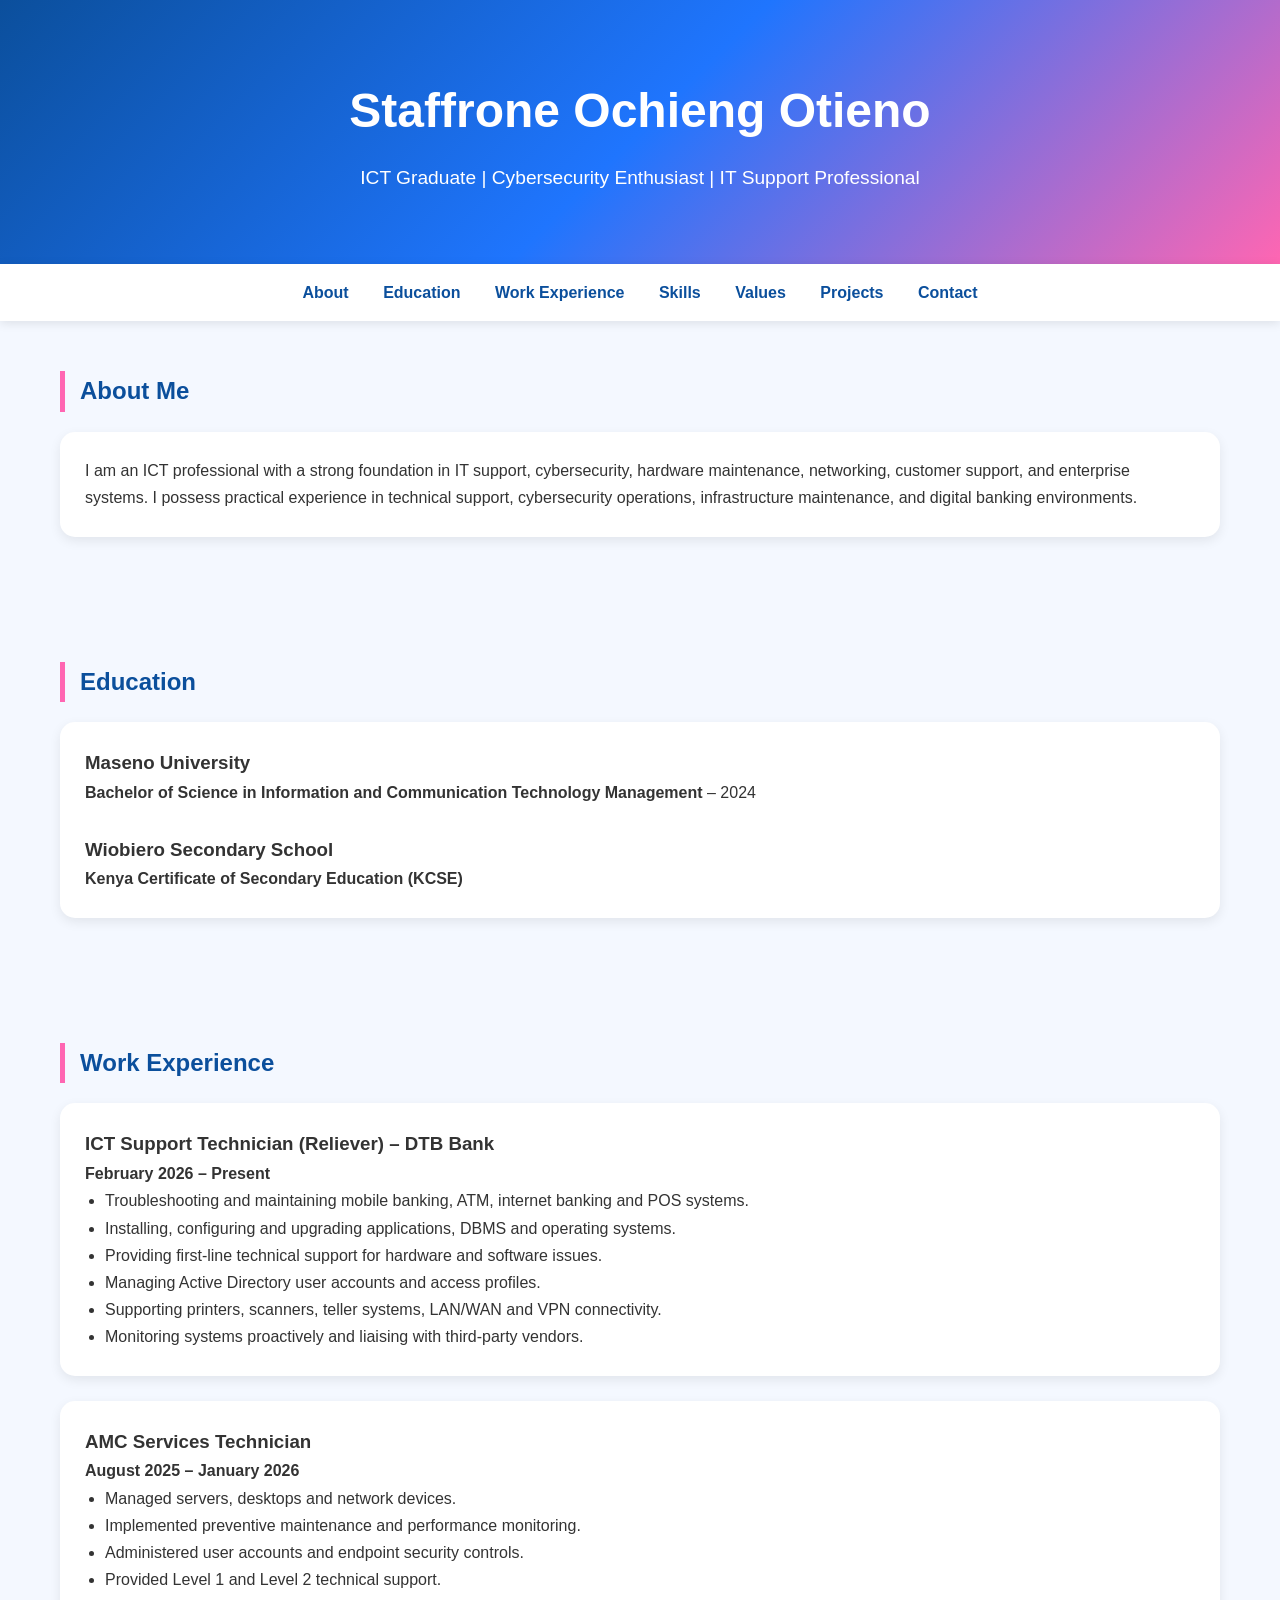
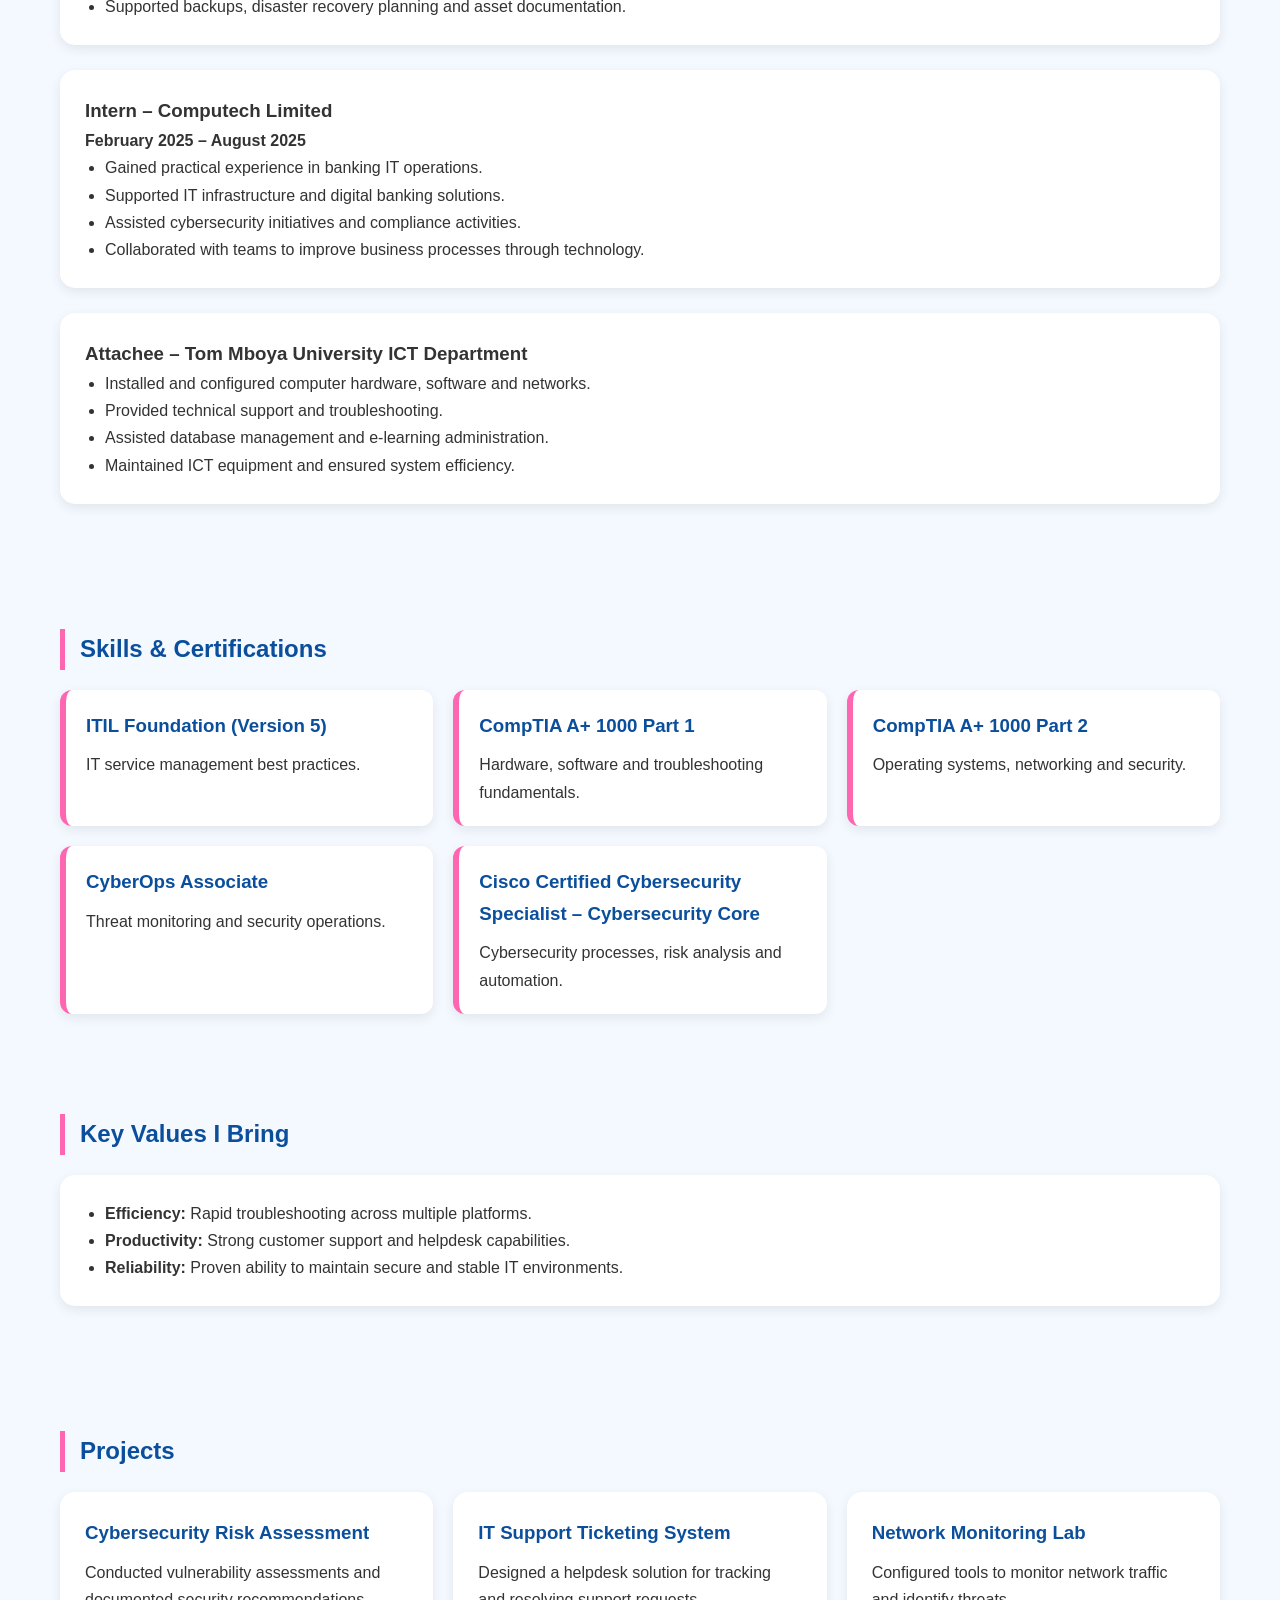
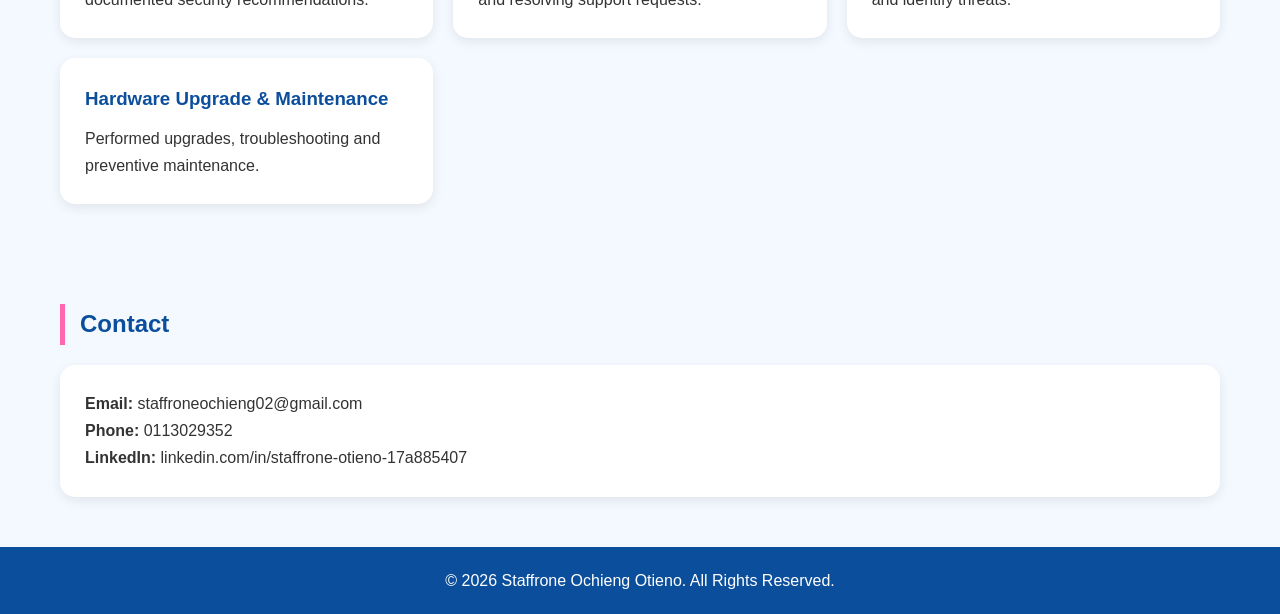
==== index.html @ 1c6bb115 "First portfolio upload" ====
<!DOCTYPE html>
<html lang="en">
<head>
<meta charset="UTF-8">
<meta name="viewport" content="width=device-width, initial-scale=1.0">
<title>Staffrone Ochieng Otieno | ICT & Cybersecurity Portfolio</title>
<style>
*{margin:0;padding:0;box-sizing:border-box;}
body{font-family:'Segoe UI',Tahoma,Geneva,Verdana,sans-serif;background:#f4f8ff;color:#333;line-height:1.7;}
header{background:linear-gradient(135deg,#0b4f9c,#1f75fe,#ff66b2);color:white;text-align:center;padding:70px 20px;}
header h1{font-size:3rem;margin-bottom:10px;}
header p{font-size:1.2rem;}
nav{background:white;text-align:center;padding:15px;box-shadow:0 2px 10px rgba(0,0,0,.1);position:sticky;top:0;z-index:100;}
nav a{text-decoration:none;color:#0b4f9c;margin:0 15px;font-weight:bold;}
nav a:hover{color:#ff66b2;}
section{max-width:1200px;margin:auto;padding:50px 20px;}
h2{color:#0b4f9c;margin-bottom:20px;border-left:5px solid #ff66b2;padding-left:15px;}
.card,.contact,.project-card,.skill-card{background:white;box-shadow:0 4px 12px rgba(0,0,0,.08);}
.card{padding:25px;border-radius:15px;margin-bottom:25px;}
.skills-grid,.projects{display:grid;grid-template-columns:repeat(auto-fit,minmax(300px,1fr));gap:20px;}
.skill-card{border-left:6px solid #ff66b2;padding:20px;border-radius:12px;}
.project-card{padding:25px;border-radius:15px;}
.skill-card h3,.project-card h3{color:#0b4f9c;margin-bottom:10px;}
.contact{padding:25px;border-radius:15px;}
.contact a{color:#0b4f9c;text-decoration:none;}
ul{padding-left:20px;}
footer{background:#0b4f9c;color:white;text-align:center;padding:20px;}
@media(max-width:768px){header h1{font-size:2rem;}nav a{display:block;margin:10px 0;}}
</style>
</head>
<body>

<header>
<h1>Staffrone Ochieng Otieno</h1>
<p>ICT Graduate | Cybersecurity Enthusiast | IT Support Professional</p>
</header>

<nav>
<a href="#about">About</a>
<a href="#education">Education</a>
<a href="#experience">Work Experience</a>
<a href="#skills">Skills</a>
<a href="#values">Values</a>
<a href="#projects">Projects</a>
<a href="#contact">Contact</a>
</nav>

<section id="about">
<h2>About Me</h2>
<div class="card">
<p>I am an ICT professional with a strong foundation in IT support, cybersecurity, hardware maintenance, networking, customer support, and enterprise systems. I possess practical experience in technical support, cybersecurity operations, infrastructure maintenance, and digital banking environments.</p>
</div>
</section>

<section id="education">
<h2>Education</h2>
<div class="card">
<h3>Maseno University</h3>
<p><strong>Bachelor of Science in Information and Communication Technology Management</strong> – 2024</p>
<br>
<h3>Wiobiero Secondary School</h3>
<p><strong>Kenya Certificate of Secondary Education (KCSE)</strong></p>
</div>
</section>

<section id="experience">
<h2>Work Experience</h2>

<div class="card">
<h3>ICT Support Technician (Reliever) – DTB Bank</h3>
<p><strong>February 2026 – Present</strong></p>
<ul>
<li>Troubleshooting and maintaining mobile banking, ATM, internet banking and POS systems.</li>
<li>Installing, configuring and upgrading applications, DBMS and operating systems.</li>
<li>Providing first-line technical support for hardware and software issues.</li>
<li>Managing Active Directory user accounts and access profiles.</li>
<li>Supporting printers, scanners, teller systems, LAN/WAN and VPN connectivity.</li>
<li>Monitoring systems proactively and liaising with third-party vendors.</li>
</ul>
</div>

<div class="card">
<h3>AMC Services Technician</h3>
<p><strong>August 2025 – January 2026</strong></p>
<ul>
<li>Managed servers, desktops and network devices.</li>
<li>Implemented preventive maintenance and performance monitoring.</li>
<li>Administered user accounts and endpoint security controls.</li>
<li>Provided Level 1 and Level 2 technical support.</li>
<li>Supported backups, disaster recovery planning and asset documentation.</li>
</ul>
</div>

<div class="card">
<h3>Intern – Computech Limited</h3>
<p><strong>February 2025 – August 2025</strong></p>
<ul>
<li>Gained practical experience in banking IT operations.</li>
<li>Supported IT infrastructure and digital banking solutions.</li>
<li>Assisted cybersecurity initiatives and compliance activities.</li>
<li>Collaborated with teams to improve business processes through technology.</li>
</ul>
</div>

<div class="card">
<h3>Attachee – Tom Mboya University ICT Department</h3>
<ul>
<li>Installed and configured computer hardware, software and networks.</li>
<li>Provided technical support and troubleshooting.</li>
<li>Assisted database management and e-learning administration.</li>
<li>Maintained ICT equipment and ensured system efficiency.</li>
</ul>
</div>
</section>

<section id="skills"><h2>Skills & Certifications</h2><div class="skills-grid">
<div class="skill-card"><h3>ITIL Foundation (Version 5)</h3><p>IT service management best practices.</p></div>
<div class="skill-card"><h3>CompTIA A+ 1000 Part 1</h3><p>Hardware, software and troubleshooting fundamentals.</p></div>
<div class="skill-card"><h3>CompTIA A+ 1000 Part 2</h3><p>Operating systems, networking and security.</p></div>
<div class="skill-card"><h3>CyberOps Associate</h3><p>Threat monitoring and security operations.</p></div>
<div class="skill-card"><h3>Cisco Certified Cybersecurity Specialist – Cybersecurity Core</h3><p>Cybersecurity processes, risk analysis and automation.</p></div>
</div></section>

<section id="values">
<h2>Key Values I Bring</h2>
<div class="card">
<ul>
<li><strong>Efficiency:</strong> Rapid troubleshooting across multiple platforms.</li>
<li><strong>Productivity:</strong> Strong customer support and helpdesk capabilities.</li>
<li><strong>Reliability:</strong> Proven ability to maintain secure and stable IT environments.</li>
</ul>
</div>
</section>

<section id="projects">
<h2>Projects</h2>
<div class="projects">
<div class="project-card"><h3>Cybersecurity Risk Assessment</h3><p>Conducted vulnerability assessments and documented security recommendations.</p></div>
<div class="project-card"><h3>IT Support Ticketing System</h3><p>Designed a helpdesk solution for tracking and resolving support requests.</p></div>
<div class="project-card"><h3>Network Monitoring Lab</h3><p>Configured tools to monitor network traffic and identify threats.</p></div>
<div class="project-card"><h3>Hardware Upgrade & Maintenance</h3><p>Performed upgrades, troubleshooting and preventive maintenance.</p></div>
</div>
</section>

<section id="contact">
<h2>Contact</h2>
<div class="contact">
<p><strong>Email:</strong> staffroneochieng02@gmail.com</p>
<p><strong>Phone:</strong> 0113029352</p>
<p><strong>LinkedIn:</strong> linkedin.com/in/staffrone-otieno-17a885407</p>
</div>
</section>

<footer>
<p>&copy; 2026 Staffrone Ochieng Otieno. All Rights Reserved.</p>
</footer>

</body>
</html>
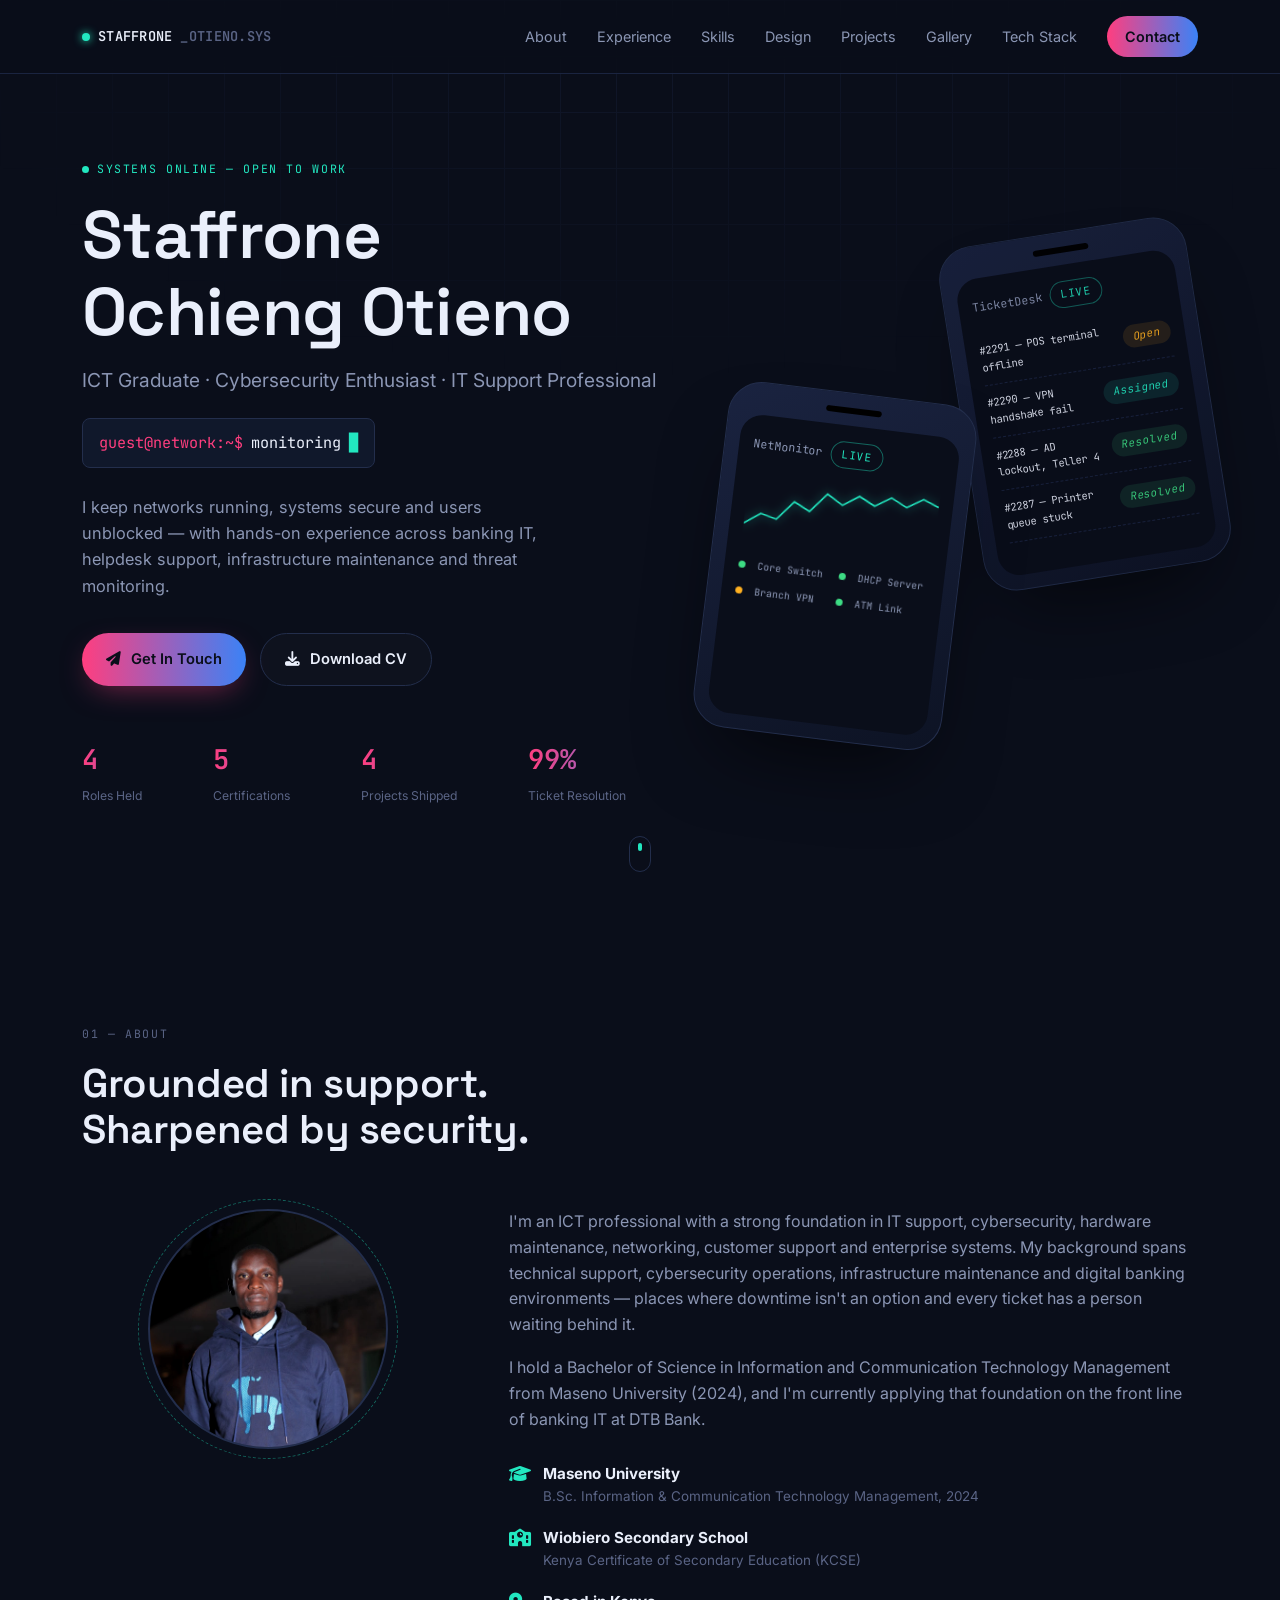
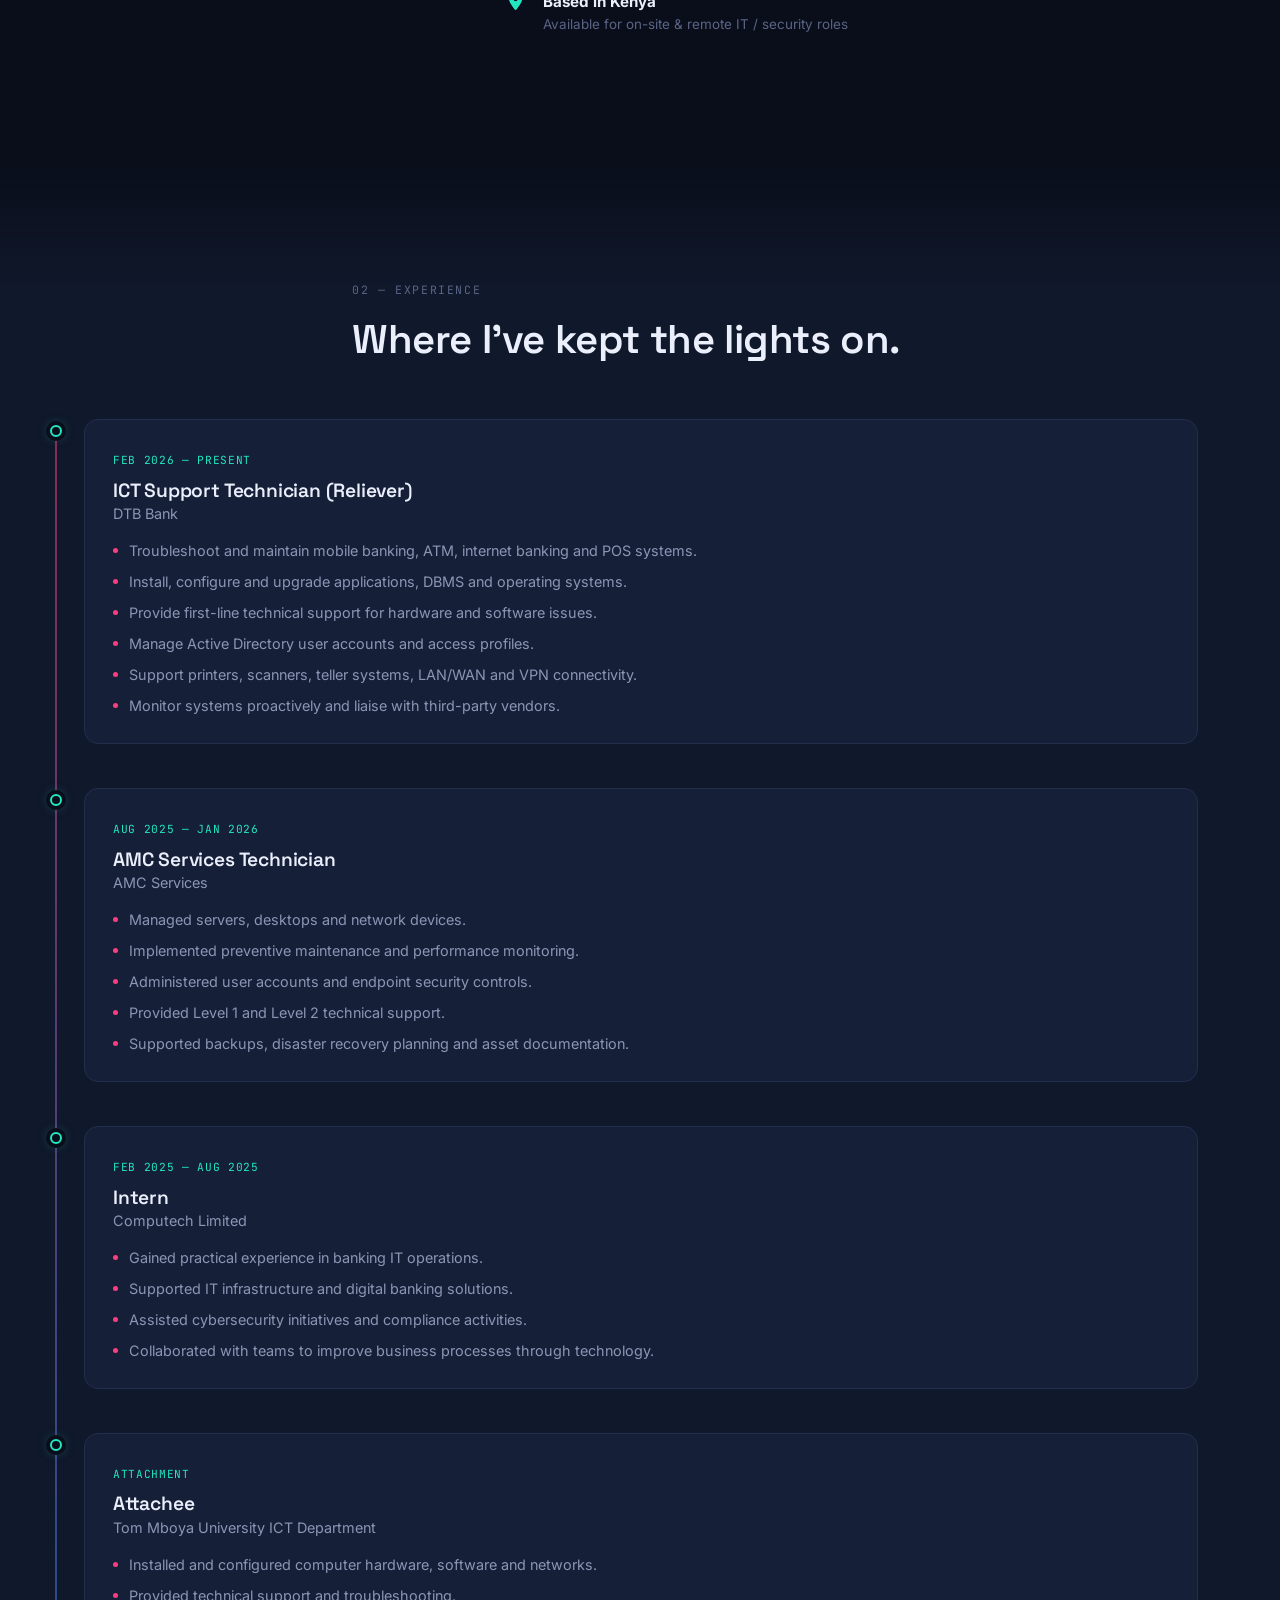
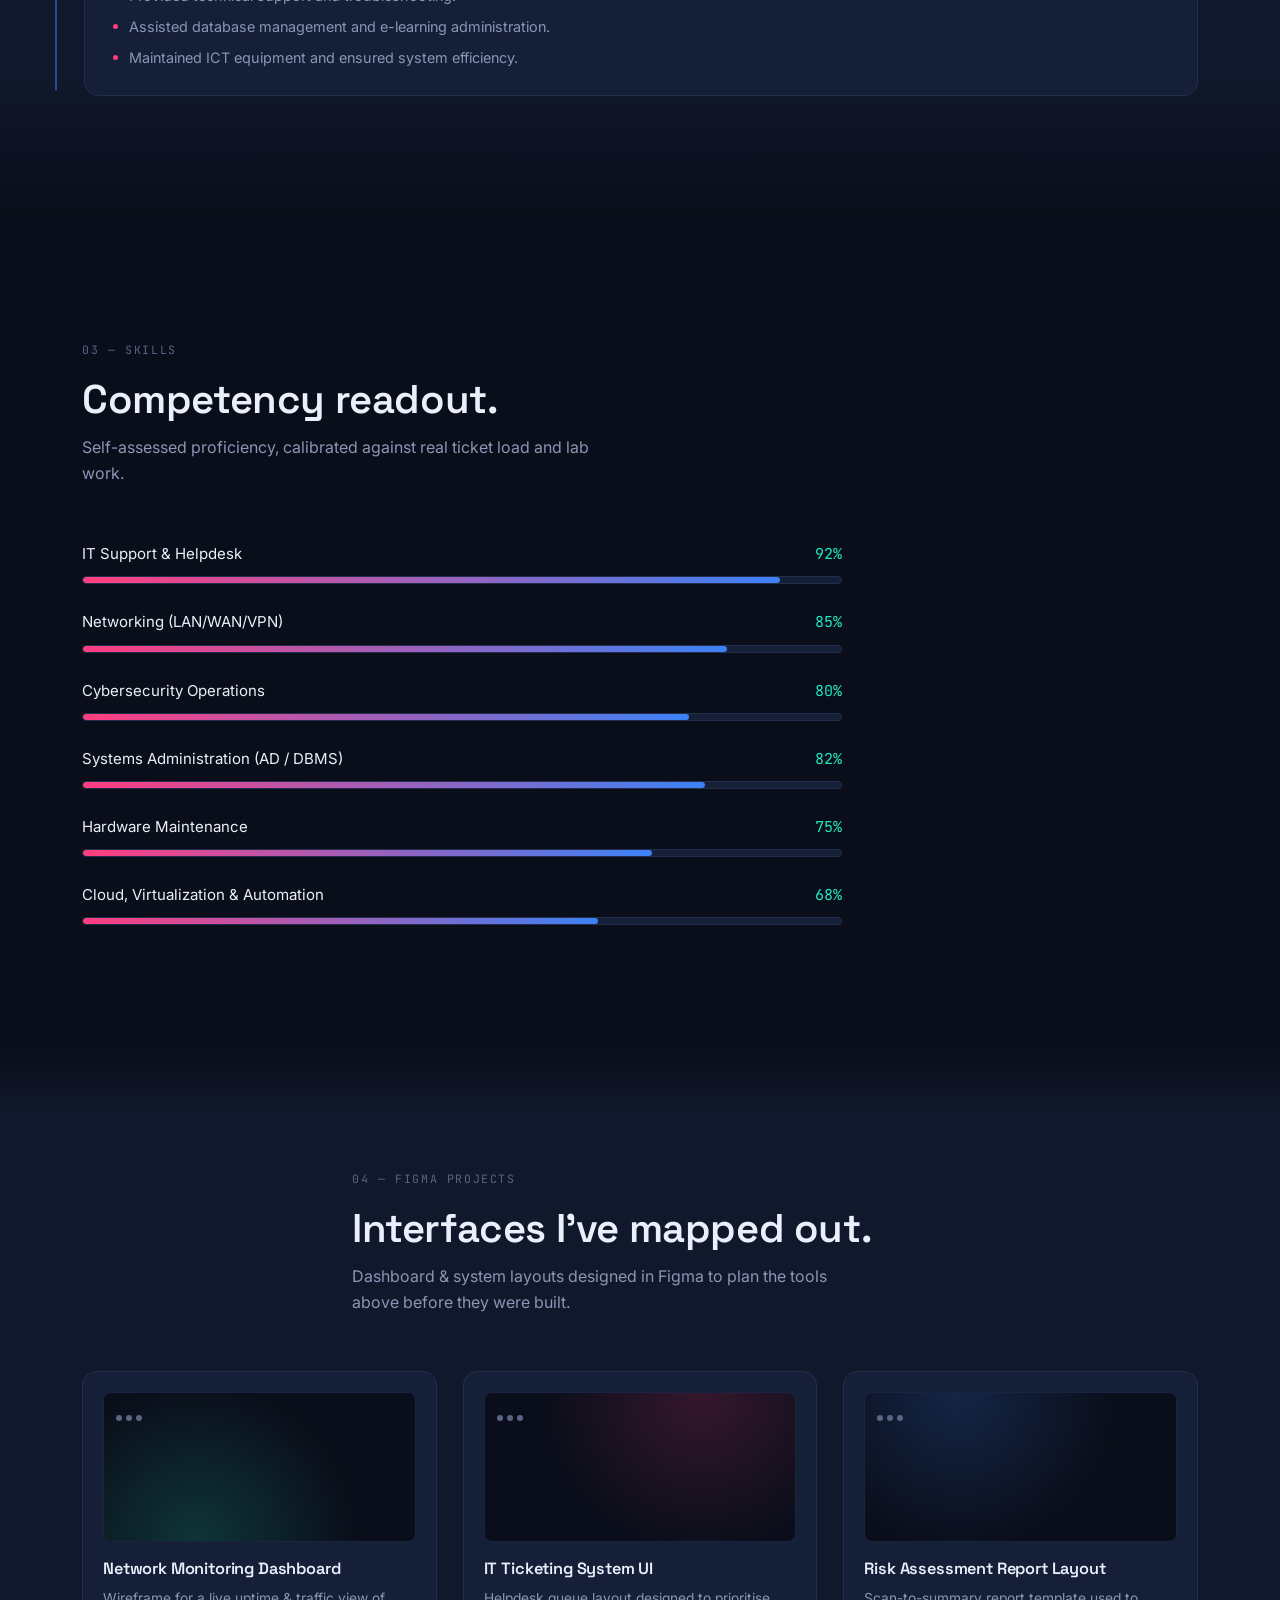
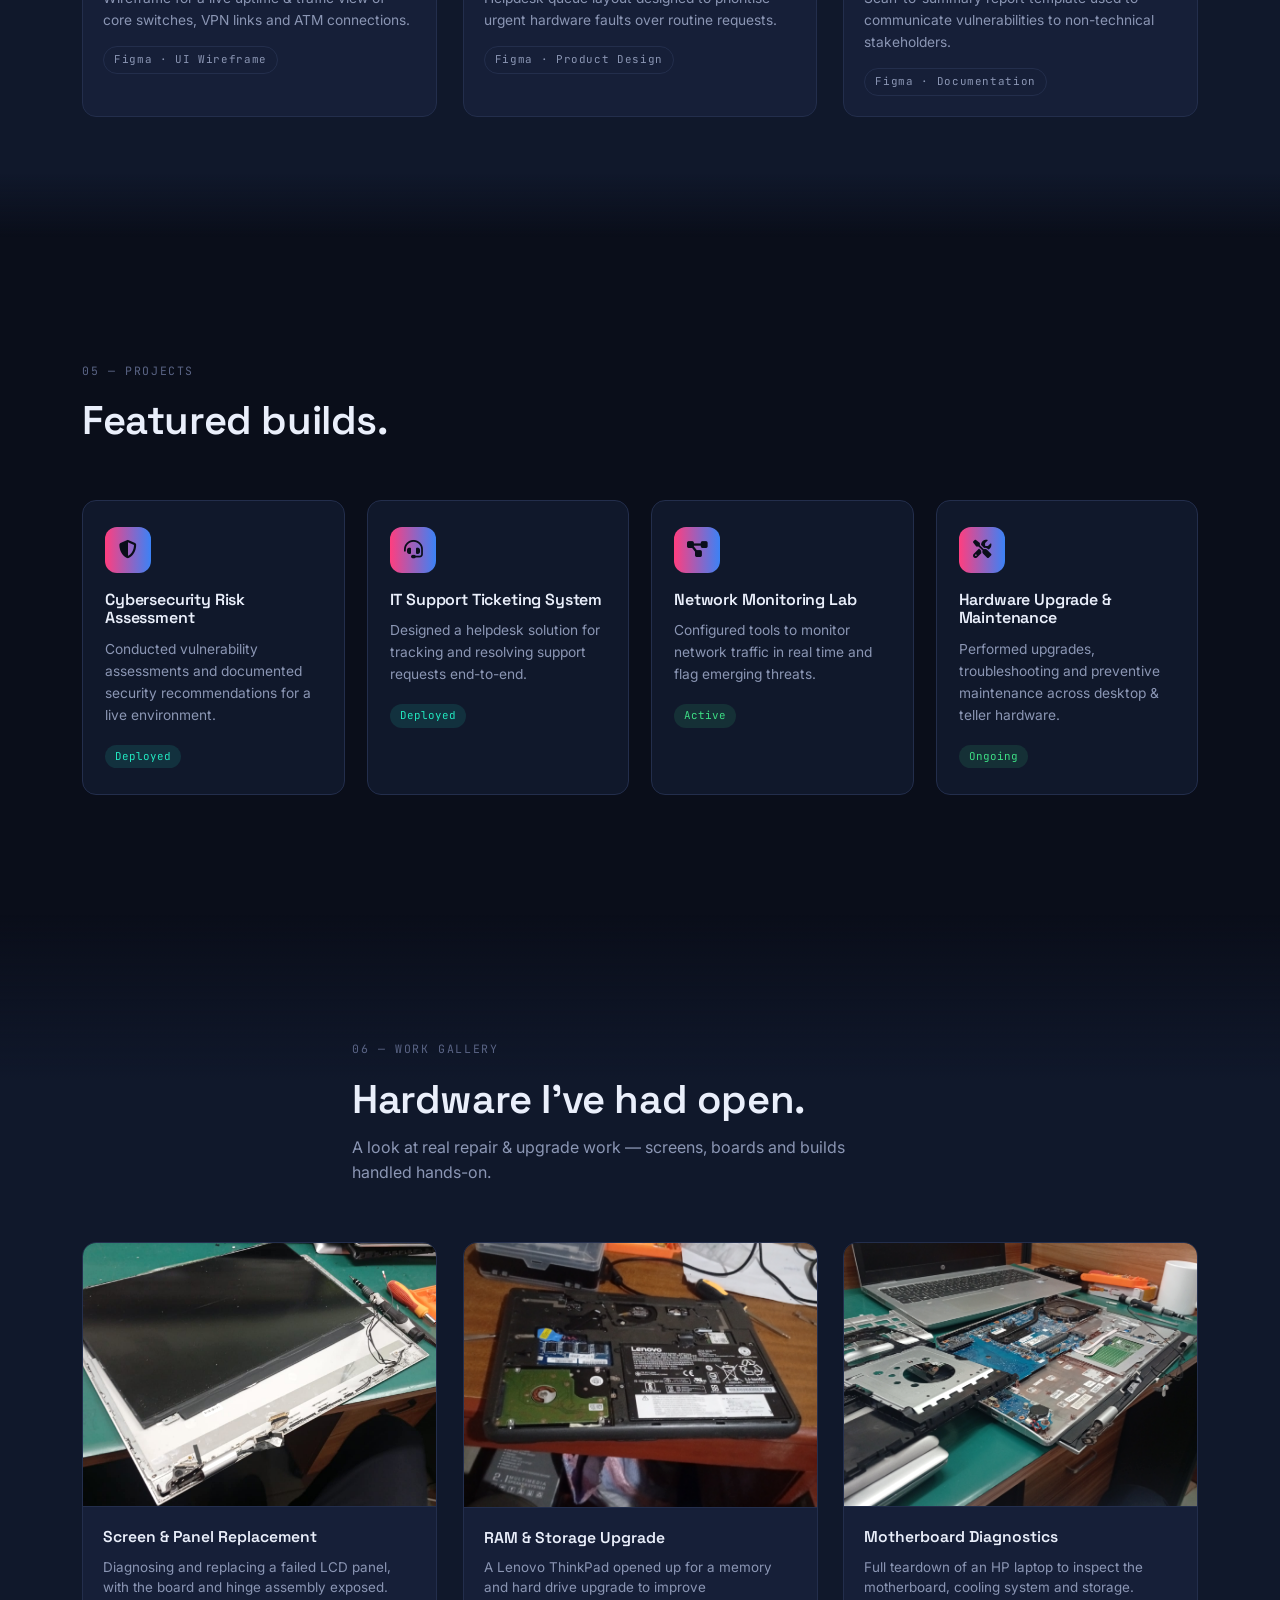
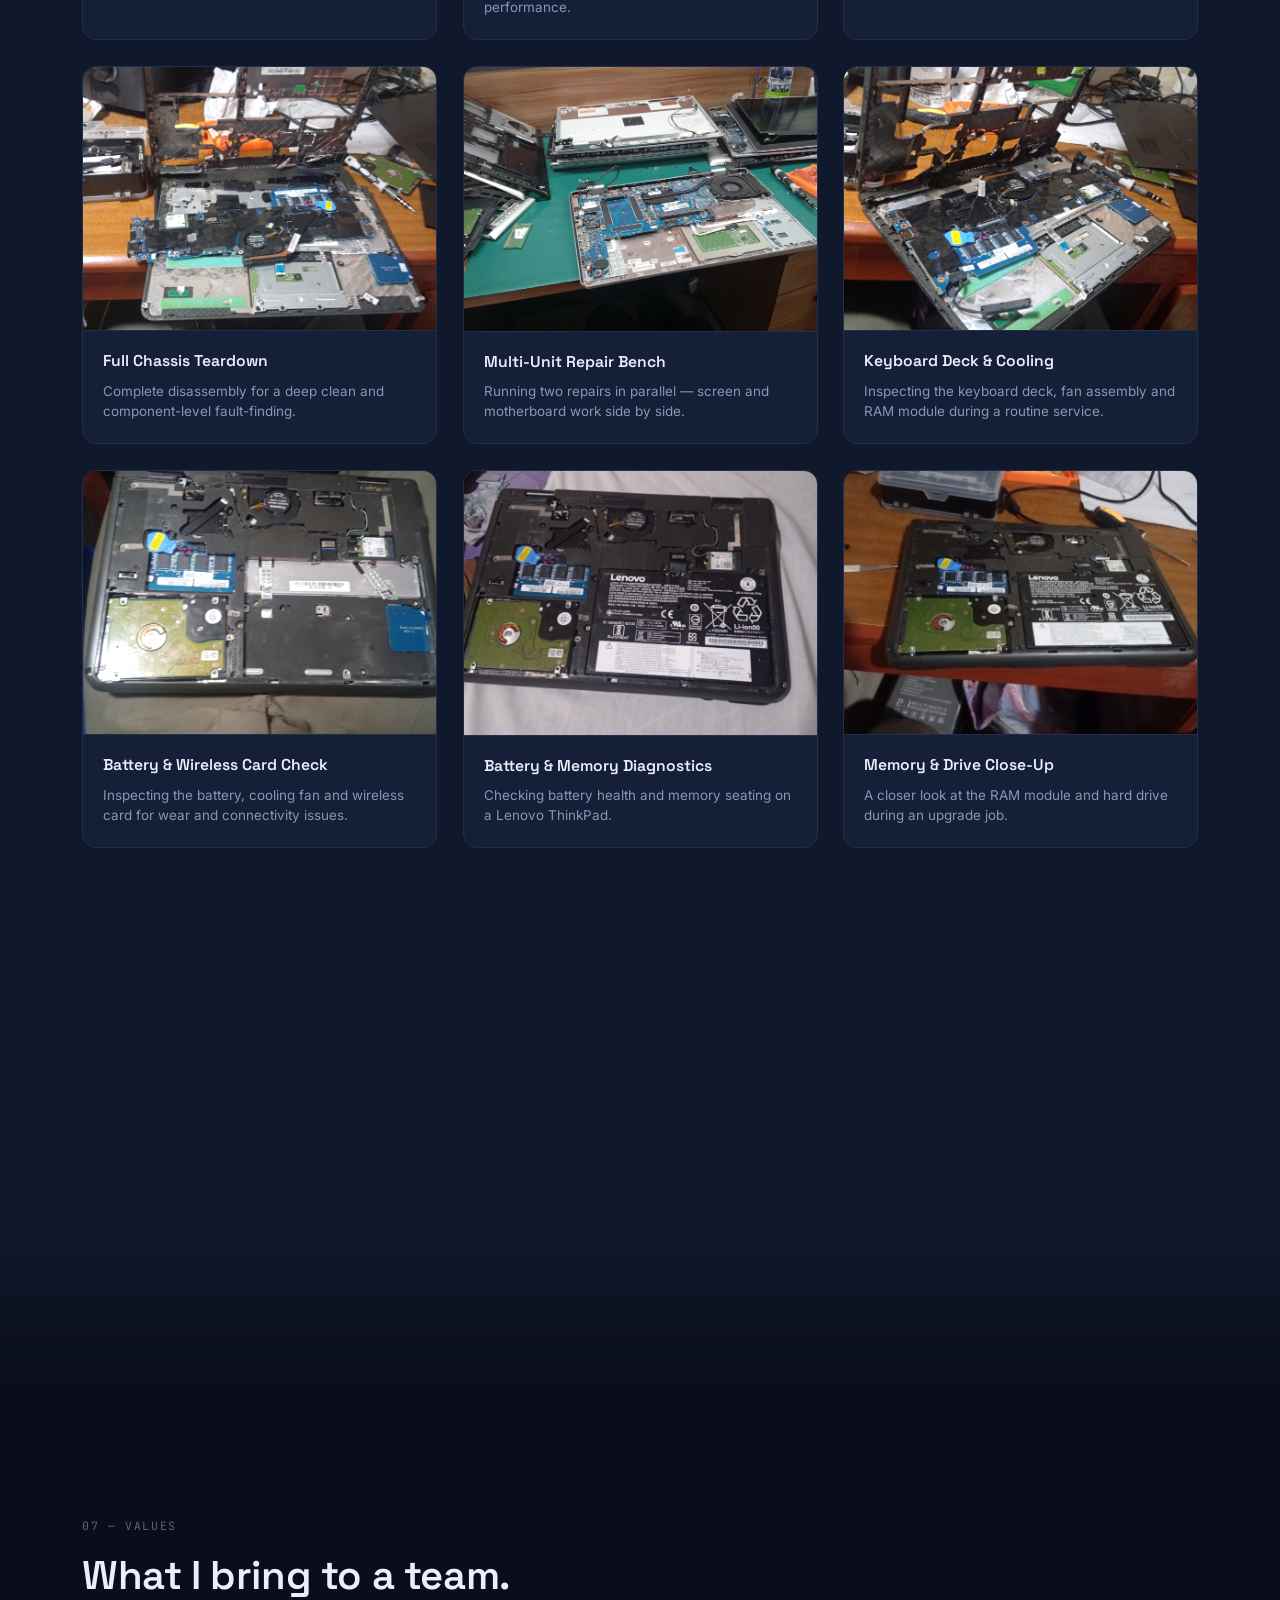
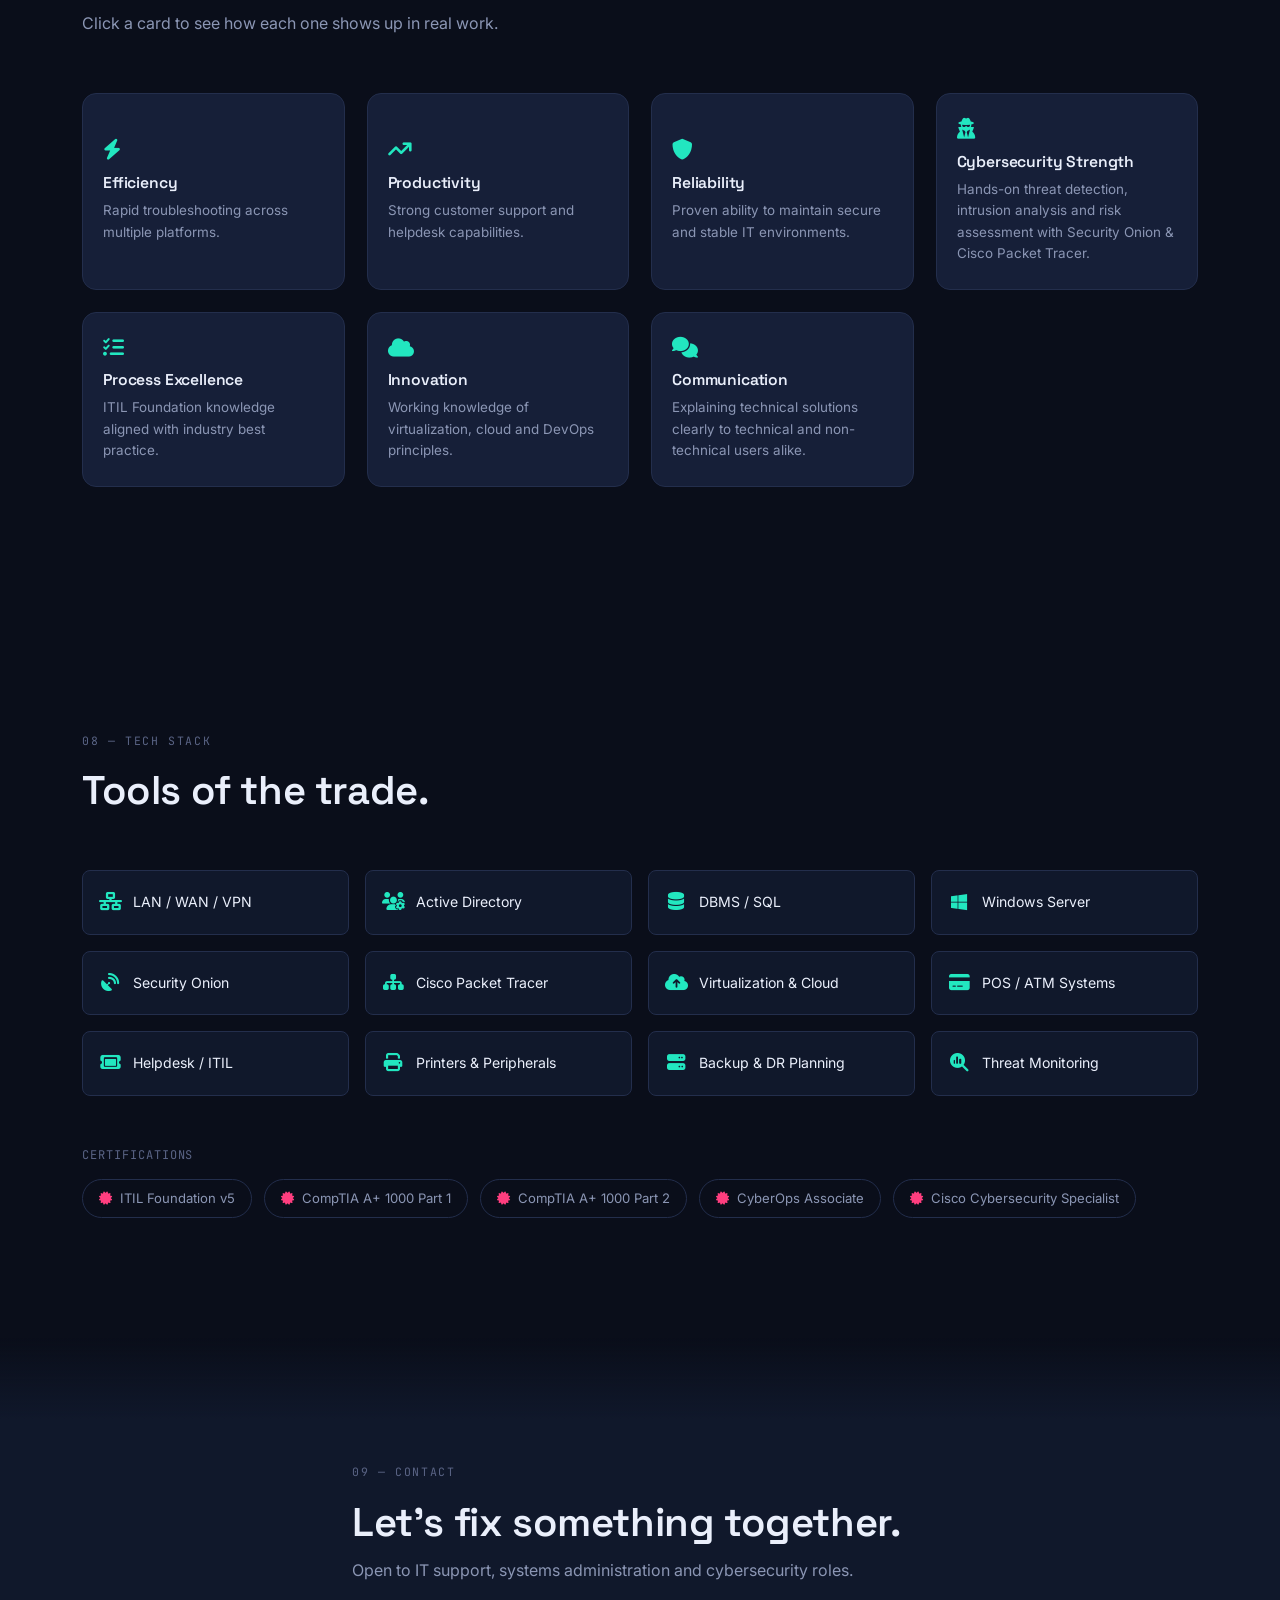
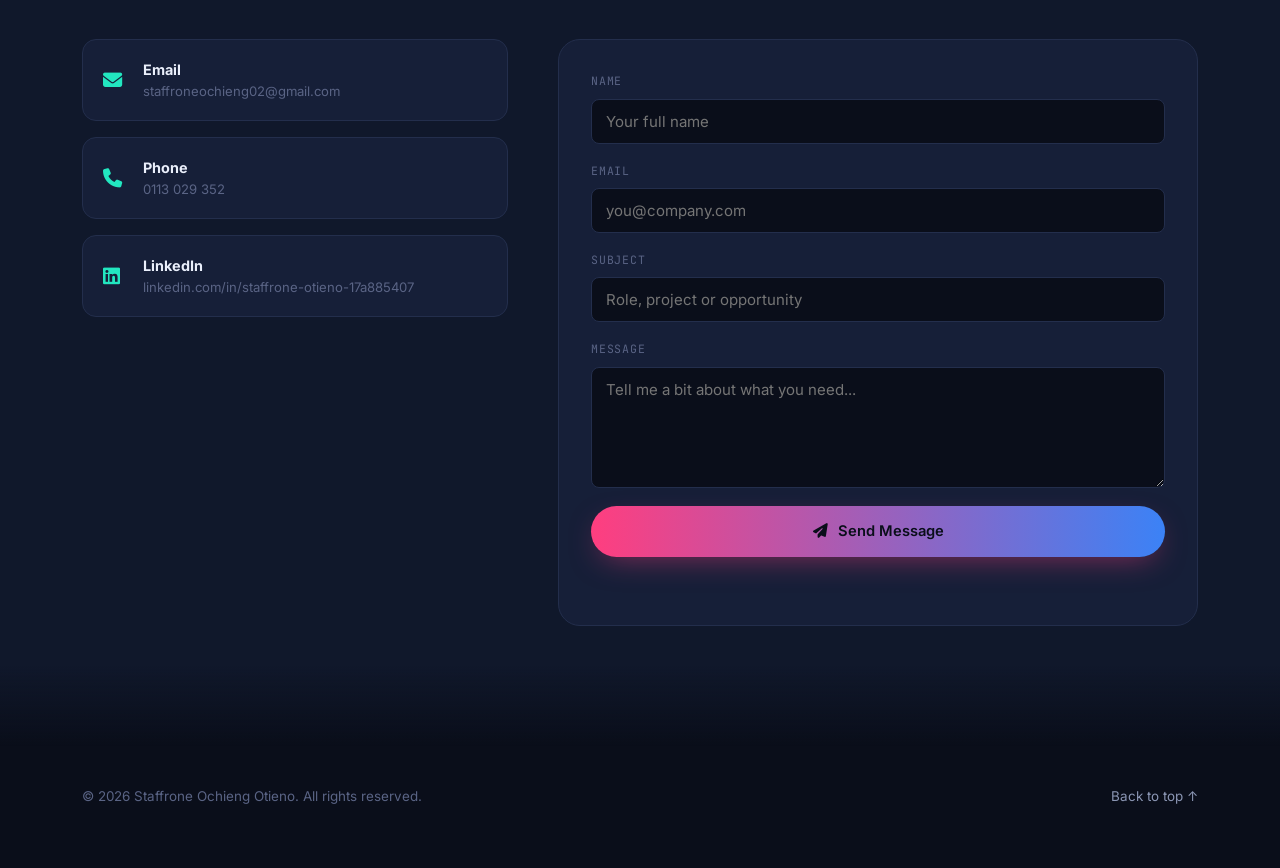
==== commit 614f8bc2: "Add work gallery, values modal, responsive fixes, and locked CV" ====
--- a/index.html
+++ b/index.html
@@ -1,159 +1,670 @@
 <!DOCTYPE html>
 <html lang="en">
 <head>
-<meta charset="UTF-8">
-<meta name="viewport" content="width=device-width, initial-scale=1.0">
-<title>Staffrone Ochieng Otieno | ICT & Cybersecurity Portfolio</title>
-<style>
-*{margin:0;padding:0;box-sizing:border-box;}
-body{font-family:'Segoe UI',Tahoma,Geneva,Verdana,sans-serif;background:#f4f8ff;color:#333;line-height:1.7;}
-header{background:linear-gradient(135deg,#0b4f9c,#1f75fe,#ff66b2);color:white;text-align:center;padding:70px 20px;}
-header h1{font-size:3rem;margin-bottom:10px;}
-header p{font-size:1.2rem;}
-nav{background:white;text-align:center;padding:15px;box-shadow:0 2px 10px rgba(0,0,0,.1);position:sticky;top:0;z-index:100;}
-nav a{text-decoration:none;color:#0b4f9c;margin:0 15px;font-weight:bold;}
-nav a:hover{color:#ff66b2;}
-section{max-width:1200px;margin:auto;padding:50px 20px;}
-h2{color:#0b4f9c;margin-bottom:20px;border-left:5px solid #ff66b2;padding-left:15px;}
-.card,.contact,.project-card,.skill-card{background:white;box-shadow:0 4px 12px rgba(0,0,0,.08);}
-.card{padding:25px;border-radius:15px;margin-bottom:25px;}
-.skills-grid,.projects{display:grid;grid-template-columns:repeat(auto-fit,minmax(300px,1fr));gap:20px;}
-.skill-card{border-left:6px solid #ff66b2;padding:20px;border-radius:12px;}
-.project-card{padding:25px;border-radius:15px;}
-.skill-card h3,.project-card h3{color:#0b4f9c;margin-bottom:10px;}
-.contact{padding:25px;border-radius:15px;}
-.contact a{color:#0b4f9c;text-decoration:none;}
-ul{padding-left:20px;}
-footer{background:#0b4f9c;color:white;text-align:center;padding:20px;}
-@media(max-width:768px){header h1{font-size:2rem;}nav a{display:block;margin:10px 0;}}
-</style>
+<meta charset="UTF-8" />
+<meta name="viewport" content="width=device-width, initial-scale=1.0" />
+<title>Staffrone Ochieng Otieno — ICT & Cybersecurity Professional</title>
+<meta name="description" content="Portfolio of Staffrone Ochieng Otieno — ICT graduate, cybersecurity enthusiast and IT support professional." />
+
+<!-- Fonts: Space Grotesk (display), Inter (body), JetBrains Mono (data / utility) -->
+<link rel="preconnect" href="https://fonts.googleapis.com" />
+<link rel="preconnect" href="https://fonts.gstatic.com" crossorigin />
+<link href="https://fonts.googleapis.com/css2?family=Space+Grotesk:wght@500;600;700&family=Inter:wght@400;500;600&family=JetBrains+Mono:wght@400;500;600&display=swap" rel="stylesheet" />
+
+<!-- Font Awesome (tech stack + contact icons) -->
+<link rel="stylesheet" href="https://cdnjs.cloudflare.com/ajax/libs/font-awesome/6.5.1/css/all.min.css" />
+
+<link rel="stylesheet" href="css/styles.css" />
 </head>
 <body>
 
-<header>
-<h1>Staffrone Ochieng Otieno</h1>
-<p>ICT Graduate | Cybersecurity Enthusiast | IT Support Professional</p>
+<!-- Scanline / grid backdrop layer -->
+<div class="bg-grid" aria-hidden="true"></div>
+
+<!-- ============ NAV ============ -->
+<header class="nav" id="top">
+  <div class="nav__inner">
+    <a href="#top" class="nav__logo">
+      <span class="nav__logo-dot"></span>
+      STAFFRONE<span class="nav__logo-muted">_OTIENO.SYS</span>
+    </a>
+
+    <nav class="nav__links" id="nav-links">
+      <a href="#about">About</a>
+      <a href="#experience">Experience</a>
+      <a href="#skills">Skills</a>
+      <a href="#design">Design</a>
+      <a href="#apps">Projects</a>
+      <a href="#gallery">Gallery</a>
+      <a href="#tech">Tech Stack</a>
+      <a href="#contact" class="nav__cta">Contact</a>
+    </nav>
+
+    <button class="nav__burger" id="nav-burger" aria-label="Toggle navigation" aria-expanded="false">
+      <span></span><span></span><span></span>
+    </button>
+  </div>
 </header>
 
-<nav>
-<a href="#about">About</a>
-<a href="#education">Education</a>
-<a href="#experience">Work Experience</a>
-<a href="#skills">Skills</a>
-<a href="#values">Values</a>
-<a href="#projects">Projects</a>
-<a href="#contact">Contact</a>
-</nav>
-
-<section id="about">
-<h2>About Me</h2>
-<div class="card">
-<p>I am an ICT professional with a strong foundation in IT support, cybersecurity, hardware maintenance, networking, customer support, and enterprise systems. I possess practical experience in technical support, cybersecurity operations, infrastructure maintenance, and digital banking environments.</p>
+<!-- ============ HERO ============ -->
+<section class="hero" id="hero">
+  <div class="hero__inner">
+
+    <div class="hero__copy">
+      <p class="eyebrow"><span class="eyebrow__pulse"></span>SYSTEMS ONLINE — OPEN TO WORK</p>
+
+      <h1 class="hero__name">
+        Staffrone<br />
+        Ochieng&nbsp;Otieno
+      </h1>
+
+      <p class="hero__role">ICT Graduate &middot; Cybersecurity Enthusiast &middot; IT Support Professional</p>
+
+      <p class="hero__terminal">
+        <span class="prompt">guest@network:~$</span>
+        <span id="typewriter" class="typewriter"></span><span class="cursor">&#9608;</span>
+      </p>
+
+      <p class="hero__desc">
+        I keep networks running, systems secure and users unblocked — with hands-on
+        experience across banking IT, helpdesk support, infrastructure maintenance and
+        threat monitoring.
+      </p>
+
+      <div class="hero__cta">
+        <a href="#contact" class="btn btn--primary">
+          <i class="fa-solid fa-paper-plane"></i> Get In Touch
+        </a>
+        <a href="assets/Staffrone_Ochieng_Otieno_CV.pdf" class="btn btn--ghost" download>
+          <i class="fa-solid fa-download"></i> Download CV
+        </a>
+      </div>
+
+      <div class="hero__stats">
+        <div class="stat">
+          <span class="stat__value" data-count="4">0</span>
+          <span class="stat__label">Roles Held</span>
+        </div>
+        <div class="stat">
+          <span class="stat__value" data-count="5">0</span>
+          <span class="stat__label">Certifications</span>
+        </div>
+        <div class="stat">
+          <span class="stat__value" data-count="4">0</span>
+          <span class="stat__label">Projects Shipped</span>
+        </div>
+        <div class="stat">
+          <span class="stat__value" data-count="99" data-suffix="%">0</span>
+          <span class="stat__label">Ticket Resolution</span>
+        </div>
+      </div>
+    </div>
+
+    <!-- Device mockups: real dashboards from his own project work, not stock app icons -->
+    <div class="hero__devices" aria-hidden="true">
+      <div class="device device--back">
+        <div class="device__notch"></div>
+        <div class="device__screen">
+          <p class="device__title">TicketDesk <span class="tag tag--live">LIVE</span></p>
+          <div class="device__row"><span>#2291 — POS terminal offline</span><em class="pill pill--amber">Open</em></div>
+          <div class="device__row"><span>#2290 — VPN handshake fail</span><em class="pill pill--cyan">Assigned</em></div>
+          <div class="device__row"><span>#2288 — AD lockout, Teller 4</span><em class="pill pill--green">Resolved</em></div>
+          <div class="device__row"><span>#2287 — Printer queue stuck</span><em class="pill pill--green">Resolved</em></div>
+        </div>
+      </div>
+
+      <div class="device device--front">
+        <div class="device__notch"></div>
+        <div class="device__screen">
+          <p class="device__title">NetMonitor <span class="tag tag--live">LIVE</span></p>
+          <svg class="device__chart" viewBox="0 0 240 90" preserveAspectRatio="none">
+            <polyline class="device__chart-line" points="0,70 20,55 40,60 60,35 80,45 100,20 120,32 140,18 160,28 180,15 200,25 220,12 240,20" />
+          </svg>
+          <div class="device__grid">
+            <div><span class="dot dot--green"></span> Core Switch</div>
+            <div><span class="dot dot--green"></span> DHCP Server</div>
+            <div><span class="dot dot--amber"></span> Branch VPN</div>
+            <div><span class="dot dot--green"></span> ATM Link</div>
+          </div>
+        </div>
+      </div>
+    </div>
+
+  </div>
+  <a href="#about" class="scroll-cue" aria-label="Scroll to content"><span></span></a>
+</section>
+
+<!-- ============ ABOUT ============ -->
+<section class="section" id="about">
+  <div class="section__head">
+    <p class="eyebrow eyebrow--static">01 &mdash; ABOUT</p>
+    <h2>Grounded in support.<br />Sharpened by security.</h2>
+  </div>
+
+  <div class="about__grid">
+    <div class="about__photo-wrap">
+      <div class="about__photo">
+        <img src="assets/background-image.jpeg" alt="Portrait of Staffrone Ochieng Otieno" />
+      </div>
+      <div class="about__photo-frame" aria-hidden="true"></div>
+    </div>
+
+    <div class="about__text">
+      <p>
+        I'm an ICT professional with a strong foundation in IT support, cybersecurity,
+        hardware maintenance, networking, customer support and enterprise systems.
+        My background spans technical support, cybersecurity operations, infrastructure
+        maintenance and digital banking environments &mdash; places where downtime isn't an
+        option and every ticket has a person waiting behind it.
+      </p>
+      <p>
+        I hold a Bachelor of Science in Information and Communication Technology
+        Management from Maseno University (2024), and I'm currently applying that
+        foundation on the front line of banking IT at DTB Bank.
+      </p>
+
+      <div class="about__facts">
+        <div class="fact">
+          <i class="fa-solid fa-graduation-cap"></i>
+          <div>
+            <strong>Maseno University</strong>
+            <span>B.Sc. Information &amp; Communication Technology Management, 2024</span>
+          </div>
+        </div>
+        <div class="fact">
+          <i class="fa-solid fa-school"></i>
+          <div>
+            <strong>Wiobiero Secondary School</strong>
+            <span>Kenya Certificate of Secondary Education (KCSE)</span>
+          </div>
+        </div>
+        <div class="fact">
+          <i class="fa-solid fa-location-dot"></i>
+          <div>
+            <strong>Based in Kenya</strong>
+            <span>Available for on-site &amp; remote IT / security roles</span>
+          </div>
+        </div>
+      </div>
+    </div>
+  </div>
+</section>
+
+<!-- ============ EXPERIENCE (TIMELINE) ============ -->
+<section class="section section--alt" id="experience">
+  <div class="section__head">
+    <p class="eyebrow eyebrow--static">02 &mdash; EXPERIENCE</p>
+    <h2>Where I've kept the lights on.</h2>
+  </div>
+
+  <ol class="timeline">
+    <li class="timeline__item">
+      <div class="timeline__marker"></div>
+      <div class="timeline__card">
+        <span class="timeline__date">FEB 2026 — PRESENT</span>
+        <h3>ICT Support Technician (Reliever)</h3>
+        <p class="timeline__org">DTB Bank</p>
+        <ul>
+          <li>Troubleshoot and maintain mobile banking, ATM, internet banking and POS systems.</li>
+          <li>Install, configure and upgrade applications, DBMS and operating systems.</li>
+          <li>Provide first-line technical support for hardware and software issues.</li>
+          <li>Manage Active Directory user accounts and access profiles.</li>
+          <li>Support printers, scanners, teller systems, LAN/WAN and VPN connectivity.</li>
+          <li>Monitor systems proactively and liaise with third-party vendors.</li>
+        </ul>
+      </div>
+    </li>
+
+    <li class="timeline__item">
+      <div class="timeline__marker"></div>
+      <div class="timeline__card">
+        <span class="timeline__date">AUG 2025 — JAN 2026</span>
+        <h3>AMC Services Technician</h3>
+        <p class="timeline__org">AMC Services</p>
+        <ul>
+          <li>Managed servers, desktops and network devices.</li>
+          <li>Implemented preventive maintenance and performance monitoring.</li>
+          <li>Administered user accounts and endpoint security controls.</li>
+          <li>Provided Level 1 and Level 2 technical support.</li>
+          <li>Supported backups, disaster recovery planning and asset documentation.</li>
+        </ul>
+      </div>
+    </li>
+
+    <li class="timeline__item">
+      <div class="timeline__marker"></div>
+      <div class="timeline__card">
+        <span class="timeline__date">FEB 2025 — AUG 2025</span>
+        <h3>Intern</h3>
+        <p class="timeline__org">Computech Limited</p>
+        <ul>
+          <li>Gained practical experience in banking IT operations.</li>
+          <li>Supported IT infrastructure and digital banking solutions.</li>
+          <li>Assisted cybersecurity initiatives and compliance activities.</li>
+          <li>Collaborated with teams to improve business processes through technology.</li>
+        </ul>
+      </div>
+    </li>
+
+    <li class="timeline__item">
+      <div class="timeline__marker"></div>
+      <div class="timeline__card">
+        <span class="timeline__date">ATTACHMENT</span>
+        <h3>Attachee</h3>
+        <p class="timeline__org">Tom Mboya University ICT Department</p>
+        <ul>
+          <li>Installed and configured computer hardware, software and networks.</li>
+          <li>Provided technical support and troubleshooting.</li>
+          <li>Assisted database management and e-learning administration.</li>
+          <li>Maintained ICT equipment and ensured system efficiency.</li>
+        </ul>
+      </div>
+    </li>
+  </ol>
+</section>
+
+<!-- ============ SKILLS ============ -->
+<section class="section" id="skills">
+  <div class="section__head">
+    <p class="eyebrow eyebrow--static">03 &mdash; SKILLS</p>
+    <h2>Competency readout.</h2>
+    <p class="section__sub">Self-assessed proficiency, calibrated against real ticket load and lab work.</p>
+  </div>
+
+  <div class="skills">
+    <div class="skill" data-level="92">
+      <div class="skill__head"><span>IT Support &amp; Helpdesk</span><span class="skill__pct">92%</span></div>
+      <div class="skill__bar"><div class="skill__fill"></div></div>
+    </div>
+    <div class="skill" data-level="85">
+      <div class="skill__head"><span>Networking (LAN/WAN/VPN)</span><span class="skill__pct">85%</span></div>
+      <div class="skill__bar"><div class="skill__fill"></div></div>
+    </div>
+    <div class="skill" data-level="80">
+      <div class="skill__head"><span>Cybersecurity Operations</span><span class="skill__pct">80%</span></div>
+      <div class="skill__bar"><div class="skill__fill"></div></div>
+    </div>
+    <div class="skill" data-level="82">
+      <div class="skill__head"><span>Systems Administration (AD / DBMS)</span><span class="skill__pct">82%</span></div>
+      <div class="skill__bar"><div class="skill__fill"></div></div>
+    </div>
+    <div class="skill" data-level="75">
+      <div class="skill__head"><span>Hardware Maintenance</span><span class="skill__pct">75%</span></div>
+      <div class="skill__bar"><div class="skill__fill"></div></div>
+    </div>
+    <div class="skill" data-level="68">
+      <div class="skill__head"><span>Cloud, Virtualization &amp; Automation</span><span class="skill__pct">68%</span></div>
+      <div class="skill__bar"><div class="skill__fill"></div></div>
+    </div>
+  </div>
+</section>
+
+<!-- ============ DESIGN / FIGMA PROJECTS ============ -->
+<section class="section section--alt" id="design">
+  <div class="section__head">
+    <p class="eyebrow eyebrow--static">04 &mdash; FIGMA PROJECTS</p>
+    <h2>Interfaces I've mapped out.</h2>
+    <p class="section__sub">Dashboard &amp; system layouts designed in Figma to plan the tools above before they were built.</p>
+  </div>
+
+  <div class="figma-grid">
+    <!-- Replace the .figma-card__preview contents with a real Figma embed
+         (Share > Embed) or a screenshot when available. -->
+    <article class="figma-card" data-reveal>
+      <div class="figma-card__preview figma-card__preview--net">
+        <span class="figma-card__browser-dot"></span><span class="figma-card__browser-dot"></span><span class="figma-card__browser-dot"></span>
+      </div>
+      <h3>Network Monitoring Dashboard</h3>
+      <p>Wireframe for a live uptime &amp; traffic view of core switches, VPN links and ATM connections.</p>
+      <span class="tag">Figma &middot; UI Wireframe</span>
+    </article>
+
+    <article class="figma-card" data-reveal>
+      <div class="figma-card__preview figma-card__preview--ticket">
+        <span class="figma-card__browser-dot"></span><span class="figma-card__browser-dot"></span><span class="figma-card__browser-dot"></span>
+      </div>
+      <h3>IT Ticketing System UI</h3>
+      <p>Helpdesk queue layout designed to prioritise urgent hardware faults over routine requests.</p>
+      <span class="tag">Figma &middot; Product Design</span>
+    </article>
+
+    <article class="figma-card" data-reveal>
+      <div class="figma-card__preview figma-card__preview--risk">
+        <span class="figma-card__browser-dot"></span><span class="figma-card__browser-dot"></span><span class="figma-card__browser-dot"></span>
+      </div>
+      <h3>Risk Assessment Report Layout</h3>
+      <p>Scan-to-summary report template used to communicate vulnerabilities to non-technical stakeholders.</p>
+      <span class="tag">Figma &middot; Documentation</span>
+    </article>
+  </div>
+</section>
+
+<!-- ============ FEATURED APPS / PROJECTS ============ -->
+<section class="section" id="apps">
+  <div class="section__head">
+    <p class="eyebrow eyebrow--static">05 &mdash; PROJECTS</p>
+    <h2>Featured builds.</h2>
+  </div>
+
+  <div class="apps-grid">
+    <article class="app-card" data-reveal>
+      <div class="app-card__icon"><i class="fa-solid fa-shield-halved"></i></div>
+      <h3>Cybersecurity Risk Assessment</h3>
+      <p>Conducted vulnerability assessments and documented security recommendations for a live environment.</p>
+      <span class="pill pill--cyan">Deployed</span>
+    </article>
+
+    <article class="app-card" data-reveal>
+      <div class="app-card__icon"><i class="fa-solid fa-headset"></i></div>
+      <h3>IT Support Ticketing System</h3>
+      <p>Designed a helpdesk solution for tracking and resolving support requests end-to-end.</p>
+      <span class="pill pill--cyan">Deployed</span>
+    </article>
+
+    <article class="app-card" data-reveal>
+      <div class="app-card__icon"><i class="fa-solid fa-diagram-project"></i></div>
+      <h3>Network Monitoring Lab</h3>
+      <p>Configured tools to monitor network traffic in real time and flag emerging threats.</p>
+      <span class="pill pill--green">Active</span>
+    </article>
+
+    <article class="app-card" data-reveal>
+      <div class="app-card__icon"><i class="fa-solid fa-screwdriver-wrench"></i></div>
+      <h3>Hardware Upgrade &amp; Maintenance</h3>
+      <p>Performed upgrades, troubleshooting and preventive maintenance across desktop &amp; teller hardware.</p>
+      <span class="pill pill--green">Ongoing</span>
+    </article>
+  </div>
+</section>
+
+<!-- ============ WORK GALLERY ============ -->
+<section class="section section--alt" id="gallery">
+  <div class="section__head">
+    <p class="eyebrow eyebrow--static">06 &mdash; WORK GALLERY</p>
+    <h2>Hardware I've had open.</h2>
+    <p class="section__sub">A look at real repair &amp; upgrade work &mdash; screens, boards and builds handled hands-on.</p>
+  </div>
+
+  <div class="gallery-grid">
+    <!-- To add more photos: copy a .gallery-card block, point the img src at
+         assets/work-photos/<your-file>, and edit the caption text. -->
+    <figure class="gallery-card" data-reveal>
+      <div class="gallery-card__frame">
+        <img src="assets/work-photos/laptop-screen-replacement.jpeg" alt="Laptop screen and internal components being serviced" />
+      </div>
+      <figcaption class="gallery-card__caption">
+        <span class="gallery-card__title">Screen &amp; Panel Replacement</span>
+        <span class="gallery-card__sub">Diagnosing and replacing a failed LCD panel, with the board and hinge assembly exposed.</span>
+      </figcaption>
+    </figure>
+
+    <figure class="gallery-card" data-reveal>
+      <div class="gallery-card__frame">
+        <img src="assets/work-photos/ram-hdd-upgrade.jpeg" alt="Laptop opened for RAM and hard drive upgrade" />
+      </div>
+      <figcaption class="gallery-card__caption">
+        <span class="gallery-card__title">RAM &amp; Storage Upgrade</span>
+        <span class="gallery-card__sub">A Lenovo ThinkPad opened up for a memory and hard drive upgrade to improve performance.</span>
+      </figcaption>
+    </figure>
+
+    <figure class="gallery-card" data-reveal>
+      <div class="gallery-card__frame">
+        <img src="assets/work-photos/hp-motherboard-diagnostics.jpeg" alt="HP laptop motherboard removed for diagnostics" />
+      </div>
+      <figcaption class="gallery-card__caption">
+        <span class="gallery-card__title">Motherboard Diagnostics</span>
+        <span class="gallery-card__sub">Full teardown of an HP laptop to inspect the motherboard, cooling system and storage.</span>
+      </figcaption>
+    </figure>
+
+    <figure class="gallery-card" data-reveal>
+      <div class="gallery-card__frame">
+        <img src="assets/work-photos/laptop-chassis-teardown.jpeg" alt="Laptop chassis fully disassembled on a workbench" />
+      </div>
+      <figcaption class="gallery-card__caption">
+        <span class="gallery-card__title">Full Chassis Teardown</span>
+        <span class="gallery-card__sub">Complete disassembly for a deep clean and component-level fault-finding.</span>
+      </figcaption>
+    </figure>
+
+    <figure class="gallery-card" data-reveal>
+      <div class="gallery-card__frame">
+        <img src="assets/work-photos/dual-laptop-repair-bench.jpeg" alt="Two laptops disassembled side by side on a repair bench" />
+      </div>
+      <figcaption class="gallery-card__caption">
+        <span class="gallery-card__title">Multi-Unit Repair Bench</span>
+        <span class="gallery-card__sub">Running two repairs in parallel &mdash; screen and motherboard work side by side.</span>
+      </figcaption>
+    </figure>
+
+    <figure class="gallery-card" data-reveal>
+      <div class="gallery-card__frame">
+        <img src="assets/work-photos/keyboard-deck-teardown.jpeg" alt="Laptop opened like a book showing keyboard deck and motherboard" />
+      </div>
+      <figcaption class="gallery-card__caption">
+        <span class="gallery-card__title">Keyboard Deck &amp; Cooling</span>
+        <span class="gallery-card__sub">Inspecting the keyboard deck, fan assembly and RAM module during a routine service.</span>
+      </figcaption>
+    </figure>
+
+    <figure class="gallery-card" data-reveal>
+      <div class="gallery-card__frame">
+        <img src="assets/work-photos/battery-wireless-inspection.jpeg" alt="Laptop internals showing battery, fan and wireless card" />
+      </div>
+      <figcaption class="gallery-card__caption">
+        <span class="gallery-card__title">Battery &amp; Wireless Card Check</span>
+        <span class="gallery-card__sub">Inspecting the battery, cooling fan and wireless card for wear and connectivity issues.</span>
+      </figcaption>
+    </figure>
+
+    <figure class="gallery-card" data-reveal>
+      <div class="gallery-card__frame">
+        <img src="assets/work-photos/lenovo-battery-check.jpeg" alt="Lenovo laptop opened for battery and memory check" />
+      </div>
+      <figcaption class="gallery-card__caption">
+        <span class="gallery-card__title">Battery &amp; Memory Diagnostics</span>
+        <span class="gallery-card__sub">Checking battery health and memory seating on a Lenovo ThinkPad.</span>
+      </figcaption>
+    </figure>
+
+    <figure class="gallery-card" data-reveal>
+      <div class="gallery-card__frame">
+        <img src="assets/work-photos/ram-hdd-upgrade-closeup.jpeg" alt="Close-up of RAM module and hard drive during a laptop upgrade" />
+      </div>
+      <figcaption class="gallery-card__caption">
+        <span class="gallery-card__title">Memory &amp; Drive Close-Up</span>
+        <span class="gallery-card__sub">A closer look at the RAM module and hard drive during an upgrade job.</span>
+      </figcaption>
+    </figure>
+
+    <figure class="gallery-card" data-reveal>
+      <div class="gallery-card__frame">
+        <img src="assets/work-photos/full-teardown-lapview.jpeg" alt="Fully disassembled laptop internals viewed up close" />
+      </div>
+      <figcaption class="gallery-card__caption">
+        <span class="gallery-card__title">Complete Internal Breakdown</span>
+        <span class="gallery-card__sub">Every component exposed &mdash; board, cooling, storage and memory all laid bare for a full diagnostic pass.</span>
+      </figcaption>
+    </figure>
+  </div>
+</section>
+
+<!-- ============ VALUES ============ -->
+<section class="section" id="values">
+  <div class="section__head">
+    <p class="eyebrow eyebrow--static">07 &mdash; VALUES</p>
+    <h2>What I bring to a team.</h2>
+    <p class="section__sub">Click a card to see how each one shows up in real work.</p>
+  </div>
+
+  <div class="values-grid">
+    <button type="button" class="value" data-reveal data-detail="detail-efficiency">
+      <i class="fa-solid fa-bolt"></i><h4>Efficiency</h4><p>Rapid troubleshooting across multiple platforms.</p>
+    </button>
+    <button type="button" class="value" data-reveal data-detail="detail-productivity">
+      <i class="fa-solid fa-arrow-trend-up"></i><h4>Productivity</h4><p>Strong customer support and helpdesk capabilities.</p>
+    </button>
+    <button type="button" class="value" data-reveal data-detail="detail-reliability">
+      <i class="fa-solid fa-shield"></i><h4>Reliability</h4><p>Proven ability to maintain secure and stable IT environments.</p>
+    </button>
+    <button type="button" class="value" data-reveal data-detail="detail-cybersecurity">
+      <i class="fa-solid fa-user-secret"></i><h4>Cybersecurity Strength</h4><p>Hands-on threat detection, intrusion analysis and risk assessment with Security Onion &amp; Cisco Packet Tracer.</p>
+    </button>
+    <button type="button" class="value" data-reveal data-detail="detail-process">
+      <i class="fa-solid fa-list-check"></i><h4>Process Excellence</h4><p>ITIL Foundation knowledge aligned with industry best practice.</p>
+    </button>
+    <button type="button" class="value" data-reveal data-detail="detail-innovation">
+      <i class="fa-solid fa-cloud"></i><h4>Innovation</h4><p>Working knowledge of virtualization, cloud and DevOps principles.</p>
+    </button>
+    <button type="button" class="value" data-reveal data-detail="detail-communication">
+      <i class="fa-solid fa-comments"></i><h4>Communication</h4><p>Explaining technical solutions clearly to technical and non-technical users alike.</p>
+    </button>
+  </div>
+</section>
+
+<!-- ============ VALUE DETAIL MODAL ============ -->
+<div class="value-modal" id="value-modal" aria-hidden="true">
+  <div class="value-modal__backdrop" data-modal-close></div>
+  <div class="value-modal__panel" role="dialog" aria-modal="true" aria-labelledby="value-modal-title">
+    <button type="button" class="value-modal__close" data-modal-close aria-label="Close">
+      <i class="fa-solid fa-xmark"></i>
+    </button>
+    <div class="value-modal__icon"><i id="value-modal-icon" class="fa-solid fa-bolt"></i></div>
+    <h3 id="value-modal-title">Efficiency</h3>
+    <p id="value-modal-body">Detail text goes here.</p>
+  </div>
 </div>
-</section>
-
-<section id="education">
-<h2>Education</h2>
-<div class="card">
-<h3>Maseno University</h3>
-<p><strong>Bachelor of Science in Information and Communication Technology Management</strong> – 2024</p>
-<br>
-<h3>Wiobiero Secondary School</h3>
-<p><strong>Kenya Certificate of Secondary Education (KCSE)</strong></p>
-</div>
-</section>
-
-<section id="experience">
-<h2>Work Experience</h2>
-
-<div class="card">
-<h3>ICT Support Technician (Reliever) – DTB Bank</h3>
-<p><strong>February 2026 – Present</strong></p>
-<ul>
-<li>Troubleshooting and maintaining mobile banking, ATM, internet banking and POS systems.</li>
-<li>Installing, configuring and upgrading applications, DBMS and operating systems.</li>
-<li>Providing first-line technical support for hardware and software issues.</li>
-<li>Managing Active Directory user accounts and access profiles.</li>
-<li>Supporting printers, scanners, teller systems, LAN/WAN and VPN connectivity.</li>
-<li>Monitoring systems proactively and liaising with third-party vendors.</li>
-</ul>
-</div>
-
-<div class="card">
-<h3>AMC Services Technician</h3>
-<p><strong>August 2025 – January 2026</strong></p>
-<ul>
-<li>Managed servers, desktops and network devices.</li>
-<li>Implemented preventive maintenance and performance monitoring.</li>
-<li>Administered user accounts and endpoint security controls.</li>
-<li>Provided Level 1 and Level 2 technical support.</li>
-<li>Supported backups, disaster recovery planning and asset documentation.</li>
-</ul>
-</div>
-
-<div class="card">
-<h3>Intern – Computech Limited</h3>
-<p><strong>February 2025 – August 2025</strong></p>
-<ul>
-<li>Gained practical experience in banking IT operations.</li>
-<li>Supported IT infrastructure and digital banking solutions.</li>
-<li>Assisted cybersecurity initiatives and compliance activities.</li>
-<li>Collaborated with teams to improve business processes through technology.</li>
-</ul>
-</div>
-
-<div class="card">
-<h3>Attachee – Tom Mboya University ICT Department</h3>
-<ul>
-<li>Installed and configured computer hardware, software and networks.</li>
-<li>Provided technical support and troubleshooting.</li>
-<li>Assisted database management and e-learning administration.</li>
-<li>Maintained ICT equipment and ensured system efficiency.</li>
-</ul>
-</div>
-</section>
-
-<section id="skills"><h2>Skills & Certifications</h2><div class="skills-grid">
-<div class="skill-card"><h3>ITIL Foundation (Version 5)</h3><p>IT service management best practices.</p></div>
-<div class="skill-card"><h3>CompTIA A+ 1000 Part 1</h3><p>Hardware, software and troubleshooting fundamentals.</p></div>
-<div class="skill-card"><h3>CompTIA A+ 1000 Part 2</h3><p>Operating systems, networking and security.</p></div>
-<div class="skill-card"><h3>CyberOps Associate</h3><p>Threat monitoring and security operations.</p></div>
-<div class="skill-card"><h3>Cisco Certified Cybersecurity Specialist – Cybersecurity Core</h3><p>Cybersecurity processes, risk analysis and automation.</p></div>
-</div></section>
-
-<section id="values">
-<h2>Key Values I Bring</h2>
-<div class="card">
-<ul>
-<li><strong>Efficiency:</strong> Rapid troubleshooting across multiple platforms.</li>
-<li><strong>Productivity:</strong> Strong customer support and helpdesk capabilities.</li>
-<li><strong>Reliability:</strong> Proven ability to maintain secure and stable IT environments.</li>
-</ul>
-</div>
-</section>
-
-<section id="projects">
-<h2>Projects</h2>
-<div class="projects">
-<div class="project-card"><h3>Cybersecurity Risk Assessment</h3><p>Conducted vulnerability assessments and documented security recommendations.</p></div>
-<div class="project-card"><h3>IT Support Ticketing System</h3><p>Designed a helpdesk solution for tracking and resolving support requests.</p></div>
-<div class="project-card"><h3>Network Monitoring Lab</h3><p>Configured tools to monitor network traffic and identify threats.</p></div>
-<div class="project-card"><h3>Hardware Upgrade & Maintenance</h3><p>Performed upgrades, troubleshooting and preventive maintenance.</p></div>
-</div>
-</section>
-
-<section id="contact">
-<h2>Contact</h2>
-<div class="contact">
-<p><strong>Email:</strong> staffroneochieng02@gmail.com</p>
-<p><strong>Phone:</strong> 0113029352</p>
-<p><strong>LinkedIn:</strong> linkedin.com/in/staffrone-otieno-17a885407</p>
-</div>
-</section>
-
-<footer>
-<p>&copy; 2026 Staffrone Ochieng Otieno. All Rights Reserved.</p>
+
+<!-- Data source for modal content — id must match each button's data-detail -->
+<script id="value-details" type="application/json">
+{
+  "detail-efficiency": {
+    "icon": "fa-solid fa-bolt",
+    "title": "Efficiency",
+    "body": "Built through hands-on ticket resolution at DTB Bank and AMC Services, where fast, accurate diagnosis across Windows, POS and ATM systems kept downtime to a minimum and users back to work quickly."
+  },
+  "detail-productivity": {
+    "icon": "fa-solid fa-arrow-trend-up",
+    "title": "Productivity",
+    "body": "Strengthened through helpdesk work supporting mobile banking, ATM and POS systems, where clear communication and quick, correct fixes kept both users and branch operations moving without delay."
+  },
+  "detail-reliability": {
+    "icon": "fa-solid fa-shield",
+    "title": "Reliability",
+    "body": "Demonstrated by maintaining secure, stable banking IT infrastructure — from Active Directory access to LAN/WAN/VPN connectivity — with a consistent focus on uptime across Head Office and branch systems."
+  },
+  "detail-cybersecurity": {
+    "icon": "fa-solid fa-user-secret",
+    "title": "Cybersecurity Strength",
+    "body": "Developed through cybersecurity coursework and certifications — including Ethical Hacking, Network Security & Cryptography, and Cyber Threat Management — combined with hands-on labs using Security Onion for intrusion analysis and Cisco Packet Tracer for network simulation."
+  },
+  "detail-process": {
+    "icon": "fa-solid fa-list-check",
+    "title": "Process Excellence",
+    "body": "Grounded in ITIL Foundation v5 training and applied daily through structured incident logging, SLA-driven ticket handling and clear documentation of every resolution."
+  },
+  "detail-innovation": {
+    "icon": "fa-solid fa-cloud",
+    "title": "Innovation",
+    "body": "Built through self-directed learning in virtualization, cloud computing and DevOps principles, with a genuine interest in how automation can streamline routine IT support work."
+  },
+  "detail-communication": {
+    "icon": "fa-solid fa-comments",
+    "title": "Communication",
+    "body": "Sharpened through direct, daily interaction with bank staff and customers — translating technical issues into plain language so non-technical users feel informed, not confused."
+  }
+}
+</script>
+
+<!-- ============ TECH STACK ============ -->
+<section class="section" id="tech">
+  <div class="section__head">
+    <p class="eyebrow eyebrow--static">08 &mdash; TECH STACK</p>
+    <h2>Tools of the trade.</h2>
+  </div>
+
+  <div class="tech-grid">
+    <div class="tech-item" data-reveal><i class="fa-solid fa-network-wired"></i><span>LAN / WAN / VPN</span></div>
+    <div class="tech-item" data-reveal><i class="fa-solid fa-users-gear"></i><span>Active Directory</span></div>
+    <div class="tech-item" data-reveal><i class="fa-solid fa-database"></i><span>DBMS / SQL</span></div>
+    <div class="tech-item" data-reveal><i class="fa-brands fa-windows"></i><span>Windows Server</span></div>
+    <div class="tech-item" data-reveal><i class="fa-solid fa-satellite-dish"></i><span>Security Onion</span></div>
+    <div class="tech-item" data-reveal><i class="fa-solid fa-sitemap"></i><span>Cisco Packet Tracer</span></div>
+    <div class="tech-item" data-reveal><i class="fa-solid fa-cloud-arrow-up"></i><span>Virtualization &amp; Cloud</span></div>
+    <div class="tech-item" data-reveal><i class="fa-solid fa-credit-card"></i><span>POS / ATM Systems</span></div>
+    <div class="tech-item" data-reveal><i class="fa-solid fa-ticket"></i><span>Helpdesk / ITIL</span></div>
+    <div class="tech-item" data-reveal><i class="fa-solid fa-print"></i><span>Printers &amp; Peripherals</span></div>
+    <div class="tech-item" data-reveal><i class="fa-solid fa-server"></i><span>Backup &amp; DR Planning</span></div>
+    <div class="tech-item" data-reveal><i class="fa-solid fa-magnifying-glass-chart"></i><span>Threat Monitoring</span></div>
+  </div>
+
+  <div class="certs">
+    <p class="certs__label">Certifications</p>
+    <div class="certs__row">
+      <span class="cert-chip"><i class="fa-solid fa-certificate"></i> ITIL Foundation v5</span>
+      <span class="cert-chip"><i class="fa-solid fa-certificate"></i> CompTIA A+ 1000 Part 1</span>
+      <span class="cert-chip"><i class="fa-solid fa-certificate"></i> CompTIA A+ 1000 Part 2</span>
+      <span class="cert-chip"><i class="fa-solid fa-certificate"></i> CyberOps Associate</span>
+      <span class="cert-chip"><i class="fa-solid fa-certificate"></i> Cisco Cybersecurity Specialist</span>
+    </div>
+  </div>
+</section>
+
+<!-- ============ CONTACT ============ -->
+<section class="section section--alt" id="contact">
+  <div class="section__head">
+    <p class="eyebrow eyebrow--static">09 &mdash; CONTACT</p>
+    <h2>Let's fix something together.</h2>
+    <p class="section__sub">Open to IT support, systems administration and cybersecurity roles.</p>
+  </div>
+
+  <div class="contact__grid">
+    <div class="contact__info">
+      <a class="contact__row" href="mailto:staffroneochieng02@gmail.com">
+        <i class="fa-solid fa-envelope"></i>
+        <div><strong>Email</strong><span>staffroneochieng02@gmail.com</span></div>
+      </a>
+      <a class="contact__row" href="tel:+254113029352">
+        <i class="fa-solid fa-phone"></i>
+        <div><strong>Phone</strong><span>0113 029 352</span></div>
+      </a>
+      <a class="contact__row" href="https://linkedin.com/in/staffrone-otieno-17a885407" target="_blank" rel="noopener">
+        <i class="fa-brands fa-linkedin"></i>
+        <div><strong>LinkedIn</strong><span>linkedin.com/in/staffrone-otieno-17a885407</span></div>
+      </a>
+    </div>
+
+    <form class="contact__form" id="contact-form" novalidate>
+      <div class="form__row">
+        <label for="name">Name</label>
+        <input type="text" id="name" name="name" placeholder="Your full name" required />
+      </div>
+      <div class="form__row">
+        <label for="email">Email</label>
+        <input type="email" id="email" name="email" placeholder="you@company.com" required />
+      </div>
+      <div class="form__row">
+        <label for="subject">Subject</label>
+        <input type="text" id="subject" name="subject" placeholder="Role, project or opportunity" required />
+      </div>
+      <div class="form__row">
+        <label for="message">Message</label>
+        <textarea id="message" name="message" rows="5" placeholder="Tell me a bit about what you need..." required></textarea>
+      </div>
+      <button type="submit" class="btn btn--primary btn--block">
+        <i class="fa-solid fa-paper-plane"></i> Send Message
+      </button>
+      <p class="form__status" id="form-status" role="status" aria-live="polite"></p>
+    </form>
+  </div>
+</section>
+
+<footer class="footer">
+  <p>&copy; 2026 Staffrone Ochieng Otieno. All rights reserved.</p>
+  <a href="#top" class="footer__top">Back to top ↑</a>
 </footer>
 
+<script src="js/script.js"></script>
 </body>
-</html>+</html>
--- a/css/styles.css
+++ b/css/styles.css
@@ -0,0 +1,950 @@
+/* =========================================================
+   STAFFRONE OCHIENG OTIENO — PORTFOLIO
+   Design language: a quiet Network Operations Center.
+   Deep navy backdrop, terminal-mono data, signal-cyan status,
+   pink→blue signature gradient carried over from his own brand.
+   ========================================================= */
+
+:root {
+  /* -- Palette -- */
+  --bg-void: #0a0e1a;
+  --bg-panel: #10182b;
+  --bg-panel-raised: #161f38;
+  --line: #232e4c;
+  --line-soft: #1a2440;
+
+  --text-primary: #eaeffb;
+  --text-muted: #8b96b4;
+  --text-faint: #5a6485;
+
+  --accent-pink: #ff3e7f;
+  --accent-blue: #3b82f6;
+  --accent-cyan: #22e7c0;
+  --accent-amber: #ffb020;
+  --accent-green: #3ddc84;
+
+  --gradient-signature: linear-gradient(90deg, var(--accent-pink), var(--accent-blue));
+
+  /* -- Type -- */
+  --font-display: "Space Grotesk", sans-serif;
+  --font-body: "Inter", sans-serif;
+  --font-mono: "JetBrains Mono", monospace;
+
+  /* -- Layout -- */
+  --max-w: 1180px;
+  --radius-sm: 8px;
+  --radius-md: 14px;
+  --radius-lg: 22px;
+}
+
+/* ---------------- RESET ---------------- */
+* { margin: 0; padding: 0; box-sizing: border-box; }
+
+html { scroll-behavior: smooth; }
+
+@media (prefers-reduced-motion: reduce) {
+  html { scroll-behavior: auto; }
+  *, *::before, *::after { animation-duration: 0.001ms !important; animation-iteration-count: 1 !important; transition-duration: 0.001ms !important; }
+}
+
+body {
+  background: var(--bg-void);
+  color: var(--text-primary);
+  font-family: var(--font-body);
+  line-height: 1.6;
+  overflow-x: hidden;
+}
+
+img { max-width: 100%; display: block; }
+a { color: inherit; text-decoration: none; }
+ul, ol { list-style: none; }
+button { font: inherit; cursor: pointer; border: none; background: none; color: inherit; }
+h1, h2, h3, h4 { font-family: var(--font-display); font-weight: 600; line-height: 1.15; letter-spacing: -0.01em; }
+
+/* Focus visibility */
+a:focus-visible, button:focus-visible, input:focus-visible, textarea:focus-visible {
+  outline: 2px solid var(--accent-cyan);
+  outline-offset: 3px;
+  border-radius: 4px;
+}
+
+/* ---------------- BACKDROP GRID ---------------- */
+.bg-grid {
+  position: fixed;
+  inset: 0;
+  z-index: 0;
+  pointer-events: none;
+  background-image:
+    linear-gradient(var(--line-soft) 1px, transparent 1px),
+    linear-gradient(90deg, var(--line-soft) 1px, transparent 1px);
+  background-size: 56px 56px;
+  mask-image: radial-gradient(ellipse 80% 60% at 50% 0%, black 0%, transparent 70%);
+  opacity: 0.5;
+}
+
+/* ---------------- SHARED ---------------- */
+.section {
+  position: relative;
+  z-index: 1;
+  max-width: var(--max-w);
+  margin: 0 auto;
+  padding: 120px 32px;
+}
+
+.section--alt {
+  max-width: none;
+  padding: 120px 0;
+  background: linear-gradient(180deg, transparent, var(--bg-panel) 8%, var(--bg-panel) 92%, transparent);
+}
+.section--alt > * { max-width: var(--max-w); margin-left: auto; margin-right: auto; padding-left: 32px; padding-right: 32px; }
+.section--alt > *:not(.section__head-wrap) {}
+
+.section__head { max-width: 640px; margin-bottom: 56px; }
+
+.eyebrow {
+  display: inline-flex;
+  align-items: center;
+  gap: 8px;
+  font-family: var(--font-mono);
+  font-size: 0.72rem;
+  letter-spacing: 0.14em;
+  color: var(--accent-cyan);
+  text-transform: uppercase;
+  margin-bottom: 18px;
+}
+.eyebrow--static { color: var(--text-faint); }
+.eyebrow__pulse {
+  width: 7px; height: 7px; border-radius: 50%;
+  background: var(--accent-cyan);
+  box-shadow: 0 0 0 0 rgba(34,231,192,0.6);
+  animation: pulse 2s infinite;
+}
+@keyframes pulse {
+  0% { box-shadow: 0 0 0 0 rgba(34,231,192,0.55); }
+  70% { box-shadow: 0 0 0 8px rgba(34,231,192,0); }
+  100% { box-shadow: 0 0 0 0 rgba(34,231,192,0); }
+}
+
+.section__head h2 { font-size: clamp(1.7rem, 3.2vw, 2.5rem); margin-bottom: 12px; }
+.section__sub { color: var(--text-muted); font-size: 1rem; max-width: 520px; }
+
+.tag {
+  display: inline-block;
+  font-family: var(--font-mono);
+  font-size: 0.68rem;
+  letter-spacing: 0.06em;
+  color: var(--text-muted);
+  border: 1px solid var(--line);
+  padding: 4px 10px;
+  border-radius: 999px;
+}
+.tag--live { color: var(--accent-cyan); border-color: rgba(34,231,192,0.4); margin-left: 8px; }
+
+.pill {
+  font-family: var(--font-mono);
+  font-size: 0.68rem;
+  padding: 3px 10px;
+  border-radius: 999px;
+  display: inline-block;
+}
+.pill--cyan { background: rgba(34,231,192,0.12); color: var(--accent-cyan); }
+.pill--green { background: rgba(61,220,132,0.12); color: var(--accent-green); }
+.pill--amber { background: rgba(255,176,32,0.12); color: var(--accent-amber); }
+
+.dot { width: 7px; height: 7px; border-radius: 50%; display: inline-block; margin-right: 6px; }
+.dot--green { background: var(--accent-green); }
+.dot--amber { background: var(--accent-amber); }
+
+/* Buttons */
+.btn {
+  display: inline-flex;
+  align-items: center;
+  gap: 10px;
+  padding: 14px 24px;
+  border-radius: 999px;
+  font-weight: 600;
+  font-size: 0.92rem;
+  transition: transform 0.2s ease, box-shadow 0.2s ease, background 0.2s ease;
+}
+.btn--primary {
+  background: var(--gradient-signature);
+  color: #0a0e1a;
+  box-shadow: 0 10px 30px -10px rgba(255,62,127,0.5);
+}
+.btn--primary:hover { transform: translateY(-2px); box-shadow: 0 14px 36px -8px rgba(59,130,246,0.55); }
+.btn--ghost {
+  border: 1px solid var(--line);
+  color: var(--text-primary);
+  background: rgba(255,255,255,0.02);
+}
+.btn--ghost:hover { border-color: var(--accent-cyan); color: var(--accent-cyan); }
+.btn--block { width: 100%; justify-content: center; }
+
+/* ---------------- NAV ---------------- */
+.nav {
+  position: fixed;
+  top: 0; left: 0; right: 0;
+  z-index: 50;
+  background: rgba(10,14,26,0.72);
+  backdrop-filter: blur(14px);
+  border-bottom: 1px solid var(--line-soft);
+}
+.nav__inner {
+  max-width: var(--max-w);
+  margin: 0 auto;
+  padding: 16px 32px;
+  display: flex;
+  align-items: center;
+  justify-content: space-between;
+}
+.nav__logo {
+  font-family: var(--font-mono);
+  font-weight: 600;
+  font-size: 0.85rem;
+  letter-spacing: 0.02em;
+  display: flex;
+  align-items: center;
+  gap: 8px;
+}
+.nav__logo-dot { width: 8px; height: 8px; border-radius: 50%; background: var(--accent-cyan); box-shadow: 0 0 8px var(--accent-cyan); }
+.nav__logo-muted { color: var(--text-faint); }
+
+.nav__links { display: flex; align-items: center; gap: 30px; font-size: 0.9rem; }
+.nav__links a { color: var(--text-muted); transition: color 0.2s ease; position: relative; }
+.nav__links a:hover { color: var(--text-primary); }
+.nav__cta {
+  color: var(--bg-void) !important;
+  background: var(--gradient-signature);
+  padding: 9px 18px;
+  border-radius: 999px;
+  font-weight: 600;
+}
+.nav__cta:hover { color: var(--bg-void) !important; opacity: 0.92; }
+
+.nav__burger { display: none; flex-direction: column; gap: 5px; width: 26px; }
+.nav__burger span { height: 2px; background: var(--text-primary); border-radius: 2px; transition: transform 0.25s ease, opacity 0.25s ease; }
+
+/* ---------------- HERO ---------------- */
+.hero {
+  position: relative;
+  z-index: 1;
+  min-height: 100vh;
+  display: flex;
+  align-items: center;
+  padding: 140px 32px 80px;
+  max-width: var(--max-w);
+  margin: 0 auto;
+}
+.hero__inner {
+  display: grid;
+  grid-template-columns: 1.1fr 0.9fr;
+  gap: 60px;
+  align-items: center;
+  width: 100%;
+}
+/* Prevent nowrap children (terminal line) from blowing out the grid track */
+.hero__copy, .hero__devices { min-width: 0; }
+
+.hero__name {
+  font-size: clamp(2.4rem, 5.4vw, 4.2rem);
+  margin-bottom: 14px;
+}
+
+.hero__role {
+  font-size: clamp(1rem, 1.6vw, 1.2rem);
+  color: var(--text-muted);
+  margin-bottom: 22px;
+}
+
+.hero__terminal {
+  font-family: var(--font-mono);
+  font-size: 0.95rem;
+  background: var(--bg-panel);
+  border: 1px solid var(--line);
+  border-radius: var(--radius-sm);
+  padding: 12px 16px;
+  display: inline-flex;
+  align-items: center;
+  gap: 8px;
+  margin-bottom: 26px;
+  color: var(--accent-cyan);
+  max-width: 100%;
+  overflow: hidden;
+  text-overflow: ellipsis;
+}
+.prompt { color: var(--accent-pink); }
+.typewriter { color: var(--text-primary); white-space: nowrap; overflow: hidden; }
+.cursor { animation: blink 1s steps(1) infinite; color: var(--accent-cyan); }
+@keyframes blink { 50% { opacity: 0; } }
+
+.hero__desc {
+  color: var(--text-muted);
+  max-width: 480px;
+  margin-bottom: 34px;
+  font-size: 1.02rem;
+}
+
+.hero__cta { display: flex; gap: 14px; flex-wrap: wrap; margin-bottom: 52px; }
+
+.hero__stats {
+  display: grid;
+  grid-template-columns: repeat(4, auto);
+  gap: 34px;
+}
+.stat__value {
+  display: block;
+  font-family: var(--font-mono);
+  font-size: 1.7rem;
+  font-weight: 600;
+  background: var(--gradient-signature);
+  -webkit-background-clip: text;
+  background-clip: text;
+  color: transparent;
+}
+.stat__label {
+  display: block;
+  font-size: 0.76rem;
+  color: var(--text-faint);
+  margin-top: 4px;
+  white-space: nowrap;
+}
+
+/* Device mockups */
+.hero__devices {
+  position: relative;
+  height: 520px;
+  justify-self: center;
+}
+.device {
+  position: absolute;
+  width: 250px;
+  border-radius: 34px;
+  background: linear-gradient(155deg, #1a2340, #0d1324);
+  border: 1px solid var(--line);
+  padding: 14px;
+  box-shadow: 0 40px 80px -30px rgba(0,0,0,0.7);
+}
+.device--back {
+  top: 10px; left: 0;
+  transform: rotate(-9deg);
+  opacity: 0.88;
+  animation: float-a 7s ease-in-out infinite;
+}
+.device--front {
+  bottom: 0; right: 0;
+  transform: rotate(7deg);
+  animation: float-b 8s ease-in-out infinite;
+}
+@keyframes float-a { 0%,100% { transform: rotate(-9deg) translateY(0); } 50% { transform: rotate(-9deg) translateY(-14px); } }
+@keyframes float-b { 0%,100% { transform: rotate(7deg) translateY(0); } 50% { transform: rotate(7deg) translateY(-16px); } }
+
+.device__notch {
+  width: 56px; height: 6px;
+  background: #000;
+  border-radius: 4px;
+  margin: 0 auto 12px;
+}
+.device__screen {
+  background: var(--bg-void);
+  border-radius: 22px;
+  padding: 16px 14px;
+  min-height: 300px;
+}
+.device__title {
+  font-family: var(--font-mono);
+  font-size: 0.72rem;
+  color: var(--text-muted);
+  margin-bottom: 12px;
+  display: flex;
+  align-items: center;
+}
+.device__row {
+  display: flex;
+  justify-content: space-between;
+  align-items: center;
+  gap: 8px;
+  font-size: 0.66rem;
+  font-family: var(--font-mono);
+  color: var(--text-primary);
+  padding: 9px 0;
+  border-bottom: 1px dashed var(--line-soft);
+}
+.device__row span { flex: 1; }
+.device__chart { width: 100%; height: 70px; margin-bottom: 10px; }
+.device__chart-line { fill: none; stroke: var(--accent-cyan); stroke-width: 2; filter: drop-shadow(0 0 6px rgba(34,231,192,0.6)); }
+.device__grid {
+  display: grid;
+  grid-template-columns: 1fr 1fr;
+  gap: 10px;
+  font-family: var(--font-mono);
+  font-size: 0.62rem;
+  color: var(--text-muted);
+}
+
+.scroll-cue {
+  position: absolute;
+  bottom: 28px; left: 50%;
+  transform: translateX(-50%);
+  width: 22px; height: 36px;
+  border: 1px solid var(--line);
+  border-radius: 20px;
+  display: flex;
+  justify-content: center;
+  padding-top: 6px;
+  z-index: 2;
+}
+.scroll-cue span { width: 4px; height: 8px; border-radius: 2px; background: var(--accent-cyan); animation: scrollcue 1.6s ease-in-out infinite; }
+@keyframes scrollcue { 0% { opacity: 1; transform: translateY(0);} 100% { opacity: 0; transform: translateY(10px);} }
+
+/* ---------------- ABOUT ---------------- */
+.about__grid {
+  display: grid;
+  grid-template-columns: 0.7fr 1.3fr;
+  gap: 56px;
+  align-items: start;
+}
+.about__photo-wrap {
+  position: relative;
+  width: 240px;
+  margin: 0 auto;
+}
+.about__photo {
+  width: 240px;
+  height: 240px;
+  border-radius: 50%;
+  overflow: hidden;
+  border: 2px solid var(--line);
+  background: var(--bg-panel-raised);
+}
+.about__photo img {
+  width: 100%;
+  height: 100%;
+  object-fit: cover;
+  object-position: center top;
+  filter: saturate(0.9) contrast(1.05);
+}
+.about__photo-frame {
+  position: absolute;
+  inset: -10px;
+  border: 1px dashed var(--accent-cyan);
+  border-radius: 50%;
+  opacity: 0.4;
+  z-index: -1;
+}
+.about__text p { color: var(--text-muted); margin-bottom: 18px; }
+.about__facts { display: flex; flex-direction: column; gap: 18px; margin-top: 30px; }
+.fact { display: flex; gap: 14px; align-items: flex-start; }
+.fact i { color: var(--accent-cyan); font-size: 1.1rem; margin-top: 3px; width: 20px; }
+.fact strong { display: block; font-size: 0.95rem; }
+.fact span { display: block; color: var(--text-faint); font-size: 0.84rem; }
+
+/* ---------------- TIMELINE ---------------- */
+.timeline { position: relative; padding-left: 34px; }
+.timeline::before {
+  content: "";
+  position: absolute;
+  left: 5px; top: 6px; bottom: 6px;
+  width: 2px;
+  background: linear-gradient(var(--accent-pink), var(--accent-blue));
+  opacity: 0.5;
+}
+.timeline__item { position: relative; margin-bottom: 44px; opacity: 0; transform: translateY(24px); transition: opacity 0.6s ease, transform 0.6s ease; }
+.timeline__item.is-visible { opacity: 1; transform: translateY(0); }
+.timeline__item:last-child { margin-bottom: 0; }
+.timeline__marker {
+  position: absolute;
+  left: -34px; top: 6px;
+  width: 12px; height: 12px;
+  border-radius: 50%;
+  background: var(--bg-void);
+  border: 2px solid var(--accent-cyan);
+  box-shadow: 0 0 0 4px var(--bg-void), 0 0 12px rgba(34,231,192,0.5);
+}
+.timeline__card {
+  background: var(--bg-panel-raised);
+  border: 1px solid var(--line);
+  border-radius: var(--radius-md);
+  padding: 26px 28px;
+}
+.timeline__date {
+  font-family: var(--font-mono);
+  font-size: 0.7rem;
+  color: var(--accent-cyan);
+  letter-spacing: 0.06em;
+}
+.timeline__card h3 { margin-top: 8px; font-size: 1.2rem; }
+.timeline__org { color: var(--text-muted); font-size: 0.9rem; margin-bottom: 14px; }
+.timeline__card ul { display: flex; flex-direction: column; gap: 8px; }
+.timeline__card li {
+  color: var(--text-muted);
+  font-size: 0.9rem;
+  padding-left: 16px;
+  position: relative;
+}
+.timeline__card li::before {
+  content: "";
+  position: absolute; left: 0; top: 9px;
+  width: 5px; height: 5px;
+  background: var(--accent-pink);
+  border-radius: 50%;
+}
+
+/* ---------------- SKILLS ---------------- */
+.skills { display: flex; flex-direction: column; gap: 26px; max-width: 760px; }
+.skill__head { display: flex; justify-content: space-between; font-size: 0.94rem; margin-bottom: 10px; }
+.skill__pct { font-family: var(--font-mono); color: var(--accent-cyan); }
+.skill__bar {
+  height: 8px;
+  border-radius: 999px;
+  background: var(--bg-panel-raised);
+  border: 1px solid var(--line);
+  overflow: hidden;
+}
+.skill__fill {
+  height: 100%;
+  width: 0%;
+  border-radius: 999px;
+  background: var(--gradient-signature);
+  transition: width 1.4s cubic-bezier(0.16, 1, 0.3, 1);
+}
+.skill.is-visible .skill__fill { width: var(--target-width); }
+
+/* ---------------- FIGMA / DESIGN ---------------- */
+.figma-grid { display: grid; grid-template-columns: repeat(3, 1fr); gap: 26px; }
+.figma-card {
+  background: var(--bg-panel-raised);
+  border: 1px solid var(--line);
+  border-radius: var(--radius-md);
+  padding: 20px;
+  transition: transform 0.3s ease, border-color 0.3s ease;
+}
+.figma-card:hover { transform: translateY(-6px); border-color: var(--accent-cyan); }
+.figma-card__preview {
+  height: 150px;
+  border-radius: var(--radius-sm);
+  margin-bottom: 18px;
+  padding: 10px 12px;
+  position: relative;
+  background: var(--bg-void);
+  border: 1px solid var(--line-soft);
+  overflow: hidden;
+}
+.figma-card__browser-dot {
+  width: 6px; height: 6px; border-radius: 50%;
+  display: inline-block; margin-right: 4px;
+  background: var(--text-faint);
+}
+.figma-card__preview--net { background: radial-gradient(circle at 30% 100%, rgba(34,231,192,0.18), transparent 60%), var(--bg-void); }
+.figma-card__preview--ticket { background: radial-gradient(circle at 70% 0%, rgba(255,62,127,0.18), transparent 60%), var(--bg-void); }
+.figma-card__preview--risk { background: radial-gradient(circle at 30% 0%, rgba(59,130,246,0.2), transparent 60%), var(--bg-void); }
+.figma-card h3 { font-size: 1.02rem; margin-bottom: 8px; }
+.figma-card p { color: var(--text-muted); font-size: 0.86rem; margin-bottom: 14px; }
+
+/* ---------------- APP / PROJECT CARDS ---------------- */
+.apps-grid { display: grid; grid-template-columns: repeat(4, 1fr); gap: 22px; }
+.app-card {
+  background: var(--bg-panel);
+  border: 1px solid var(--line);
+  border-radius: var(--radius-md);
+  padding: 26px 22px;
+  transition: transform 0.3s ease, border-color 0.3s ease;
+}
+.app-card:hover { transform: translateY(-6px); border-color: var(--accent-pink); }
+.app-card__icon {
+  width: 46px; height: 46px;
+  border-radius: 12px;
+  display: flex; align-items: center; justify-content: center;
+  background: var(--gradient-signature);
+  color: var(--bg-void);
+  font-size: 1.15rem;
+  margin-bottom: 18px;
+}
+.app-card h3 { font-size: 1rem; margin-bottom: 10px; }
+.app-card p { color: var(--text-muted); font-size: 0.86rem; margin-bottom: 16px; }
+
+/* ---------------- WORK GALLERY ---------------- */
+.gallery-grid {
+  display: grid;
+  grid-template-columns: repeat(3, 1fr);
+  gap: 26px;
+  perspective: 1200px;
+}
+.gallery-card {
+  background: var(--bg-panel-raised);
+  border: 1px solid var(--line);
+  border-radius: var(--radius-md);
+  overflow: hidden;
+  position: relative;
+  transform-style: preserve-3d;
+  transition:
+    transform 0.55s cubic-bezier(0.16, 1, 0.3, 1),
+    border-color 0.4s ease,
+    box-shadow 0.55s cubic-bezier(0.16, 1, 0.3, 1);
+  will-change: transform;
+}
+.gallery-card::after {
+  content: "";
+  position: absolute;
+  inset: 0;
+  border-radius: inherit;
+  padding: 1px;
+  background: var(--gradient-signature);
+  opacity: 0;
+  -webkit-mask: linear-gradient(#000 0 0) content-box, linear-gradient(#000 0 0);
+  -webkit-mask-composite: xor;
+  mask-composite: exclude;
+  transition: opacity 0.5s ease;
+  pointer-events: none;
+}
+.gallery-card:hover {
+  transform: translateY(-10px) rotateX(3deg) rotateY(-3deg) scale(1.015);
+  border-color: transparent;
+  box-shadow:
+    0 30px 60px -20px rgba(0,0,0,0.55),
+    0 0 40px -12px rgba(34,231,192,0.35);
+}
+.gallery-card:hover::after { opacity: 1; }
+.gallery-card__frame {
+  aspect-ratio: 4 / 3;
+  overflow: hidden;
+  background: var(--bg-void);
+  border-bottom: 1px solid var(--line);
+  position: relative;
+}
+.gallery-card__frame::before {
+  content: "";
+  position: absolute;
+  inset: 0;
+  z-index: 1;
+  background: linear-gradient(180deg, rgba(10,14,26,0) 55%, rgba(10,14,26,0.5) 100%);
+  opacity: 0;
+  transition: opacity 0.5s ease;
+  pointer-events: none;
+}
+.gallery-card:hover .gallery-card__frame::before { opacity: 1; }
+.gallery-card__frame img {
+  width: 100%;
+  height: 100%;
+  object-fit: cover;
+  filter: saturate(0.95) contrast(1.05);
+  transition: transform 0.7s cubic-bezier(0.16, 1, 0.3, 1), filter 0.5s ease;
+}
+.gallery-card:hover .gallery-card__frame img {
+  transform: scale(1.09);
+  filter: saturate(1.05) contrast(1.08);
+}
+.gallery-card__caption {
+  padding: 18px 20px 22px;
+  display: flex;
+  flex-direction: column;
+  gap: 6px;
+  transform: translateY(0);
+  transition: transform 0.5s cubic-bezier(0.16, 1, 0.3, 1);
+}
+.gallery-card:hover .gallery-card__caption { transform: translateY(-2px); }
+.gallery-card__title {
+  font-family: var(--font-display);
+  font-weight: 600;
+  font-size: 0.98rem;
+  color: var(--text-primary);
+  transition: color 0.4s ease;
+}
+.gallery-card:hover .gallery-card__title { color: var(--accent-cyan); }
+.gallery-card__sub {
+  font-size: 0.84rem;
+  color: var(--text-muted);
+  line-height: 1.5;
+}
+
+/* ---------------- VALUES ---------------- */
+.values-grid { display: grid; grid-template-columns: repeat(4, 1fr); gap: 22px; }
+.value {
+  background: var(--bg-panel-raised);
+  border: 1px solid var(--line);
+  border-radius: var(--radius-md);
+  padding: 24px 20px;
+  text-align: left;
+  width: 100%;
+  font-family: inherit;
+  cursor: pointer;
+  position: relative;
+  overflow: hidden;
+  transition: transform 0.45s cubic-bezier(0.16, 1, 0.3, 1),
+              border-color 0.4s ease,
+              box-shadow 0.45s cubic-bezier(0.16, 1, 0.3, 1);
+}
+.value::before {
+  content: "";
+  position: absolute;
+  inset: 0;
+  background: radial-gradient(circle at 30% 20%, rgba(34,231,192,0.12), transparent 60%);
+  opacity: 0;
+  transition: opacity 0.4s ease;
+  pointer-events: none;
+}
+.value:hover {
+  transform: translateY(-6px);
+  border-color: var(--accent-cyan);
+  box-shadow: 0 20px 40px -18px rgba(34,231,192,0.3);
+}
+.value:hover::before { opacity: 1; }
+.value:active { transform: translateY(-2px) scale(0.98); }
+.value i { color: var(--accent-cyan); font-size: 1.3rem; margin-bottom: 14px; display: block; transition: transform 0.4s cubic-bezier(0.16, 1, 0.3, 1); }
+.value:hover i { transform: scale(1.15) rotate(-4deg); }
+.value h4 { font-size: 0.98rem; margin-bottom: 8px; }
+.value p { color: var(--text-muted); font-size: 0.84rem; }
+
+/* ---------------- VALUE DETAIL MODAL ---------------- */
+.value-modal {
+  position: fixed;
+  inset: 0;
+  z-index: 100;
+  display: flex;
+  align-items: center;
+  justify-content: center;
+  padding: 24px;
+  opacity: 0;
+  pointer-events: none;
+  transition: opacity 0.35s ease;
+}
+.value-modal.is-open { opacity: 1; pointer-events: auto; }
+.value-modal__backdrop {
+  position: absolute;
+  inset: 0;
+  background: rgba(6, 9, 18, 0.72);
+  backdrop-filter: blur(6px);
+}
+.value-modal__panel {
+  position: relative;
+  max-width: 480px;
+  width: 100%;
+  background: var(--bg-panel-raised);
+  border: 1px solid var(--line);
+  border-radius: var(--radius-lg);
+  padding: 40px 36px 36px;
+  box-shadow: 0 40px 90px -20px rgba(0,0,0,0.65), 0 0 60px -20px rgba(34,231,192,0.25);
+  transform: translateY(24px) scale(0.94);
+  opacity: 0;
+  transition: transform 0.45s cubic-bezier(0.16, 1, 0.3, 1), opacity 0.4s ease;
+}
+.value-modal.is-open .value-modal__panel {
+  transform: translateY(0) scale(1);
+  opacity: 1;
+}
+.value-modal__close {
+  position: absolute;
+  top: 18px; right: 18px;
+  width: 34px; height: 34px;
+  border-radius: 50%;
+  border: 1px solid var(--line);
+  color: var(--text-muted);
+  display: flex; align-items: center; justify-content: center;
+  transition: border-color 0.25s ease, color 0.25s ease, transform 0.25s ease;
+}
+.value-modal__close:hover { border-color: var(--accent-cyan); color: var(--accent-cyan); transform: rotate(90deg); }
+.value-modal__icon {
+  width: 54px; height: 54px;
+  border-radius: 14px;
+  background: var(--gradient-signature);
+  display: flex; align-items: center; justify-content: center;
+  margin-bottom: 22px;
+  font-size: 1.3rem;
+  color: var(--bg-void);
+}
+.value-modal__panel h3 {
+  font-size: 1.3rem;
+  margin-bottom: 14px;
+}
+.value-modal__panel p {
+  color: var(--text-muted);
+  font-size: 0.95rem;
+  line-height: 1.7;
+}
+
+/* ---------------- TECH STACK ---------------- */
+.tech-grid { display: grid; grid-template-columns: repeat(4, 1fr); gap: 16px; margin-bottom: 50px; }
+.tech-item {
+  background: var(--bg-panel);
+  border: 1px solid var(--line);
+  border-radius: var(--radius-sm);
+  padding: 20px 16px;
+  display: flex;
+  align-items: center;
+  gap: 12px;
+  font-size: 0.88rem;
+  transition: border-color 0.25s ease, transform 0.25s ease;
+}
+.tech-item:hover { border-color: var(--accent-cyan); transform: translateY(-3px); }
+.tech-item i { color: var(--accent-cyan); font-size: 1.15rem; width: 22px; text-align: center; }
+
+.certs__label { font-family: var(--font-mono); font-size: 0.75rem; color: var(--text-faint); letter-spacing: 0.08em; margin-bottom: 14px; text-transform: uppercase; }
+.certs__row { display: flex; flex-wrap: wrap; gap: 12px; }
+.cert-chip {
+  font-size: 0.82rem;
+  border: 1px solid var(--line);
+  border-radius: 999px;
+  padding: 8px 16px;
+  display: inline-flex;
+  align-items: center;
+  gap: 8px;
+  color: var(--text-muted);
+}
+.cert-chip i { color: var(--accent-pink); }
+
+/* ---------------- CONTACT ---------------- */
+.contact__grid { display: grid; grid-template-columns: 0.8fr 1.2fr; gap: 50px; }
+.contact__info { display: flex; flex-direction: column; gap: 16px; }
+.contact__row {
+  display: flex;
+  align-items: center;
+  gap: 16px;
+  background: var(--bg-panel-raised);
+  border: 1px solid var(--line);
+  border-radius: var(--radius-md);
+  padding: 18px 20px;
+  transition: border-color 0.25s ease, transform 0.25s ease;
+}
+.contact__row:hover { border-color: var(--accent-cyan); transform: translateX(4px); }
+.contact__row i { font-size: 1.2rem; color: var(--accent-cyan); width: 24px; }
+.contact__row strong { display: block; font-size: 0.9rem; }
+.contact__row span { display: block; color: var(--text-faint); font-size: 0.82rem; }
+
+.contact__form {
+  background: var(--bg-panel-raised);
+  border: 1px solid var(--line);
+  border-radius: var(--radius-lg);
+  padding: 32px;
+  display: flex;
+  flex-direction: column;
+  gap: 18px;
+}
+.form__row { display: flex; flex-direction: column; gap: 8px; }
+.form__row label { font-family: var(--font-mono); font-size: 0.72rem; letter-spacing: 0.06em; color: var(--text-faint); text-transform: uppercase; }
+.form__row input, .form__row textarea {
+  background: var(--bg-void);
+  border: 1px solid var(--line);
+  border-radius: var(--radius-sm);
+  padding: 12px 14px;
+  color: var(--text-primary);
+  font-family: var(--font-body);
+  font-size: 0.94rem;
+  resize: vertical;
+  transition: border-color 0.2s ease;
+}
+.form__row input:focus, .form__row textarea:focus { border-color: var(--accent-cyan); }
+.form__status { font-size: 0.86rem; font-family: var(--font-mono); color: var(--accent-cyan); min-height: 18px; }
+
+/* ---------------- FOOTER ---------------- */
+.footer {
+  max-width: var(--max-w);
+  margin: 0 auto;
+  padding: 40px 32px 60px;
+  display: flex;
+  justify-content: space-between;
+  align-items: center;
+  color: var(--text-faint);
+  font-size: 0.84rem;
+  position: relative;
+  z-index: 1;
+}
+.footer__top { color: var(--text-muted); }
+.footer__top:hover { color: var(--accent-cyan); }
+
+/* ---------------- REVEAL-ON-SCROLL ---------------- */
+[data-reveal] { opacity: 0; transform: translateY(20px); transition: opacity 0.7s ease, transform 0.7s ease; }
+[data-reveal].is-visible { opacity: 1; transform: translateY(0); }
+
+.gallery-grid [data-reveal] {
+  opacity: 0;
+  transform: translateY(36px) scale(0.96);
+  transition: opacity 0.7s cubic-bezier(0.16, 1, 0.3, 1), transform 0.7s cubic-bezier(0.16, 1, 0.3, 1);
+}
+.gallery-grid [data-reveal].is-visible { opacity: 1; transform: translateY(0) scale(1); }
+
+/* =========================================================
+   RESPONSIVE
+   ========================================================= */
+@media (max-width: 980px) {
+  .hero__inner { grid-template-columns: 1fr; }
+  .hero__devices { height: 420px; margin-top: 20px; }
+  .about__grid { grid-template-columns: 1fr; }
+  .about__photo-wrap { max-width: 220px; }
+  .apps-grid { grid-template-columns: repeat(2, 1fr); }
+  .values-grid { grid-template-columns: repeat(2, 1fr); }
+  .tech-grid { grid-template-columns: repeat(3, 1fr); }
+  .figma-grid { grid-template-columns: repeat(2, 1fr); }
+  .gallery-grid { grid-template-columns: repeat(2, 1fr); }
+  .contact__grid { grid-template-columns: 1fr; }
+}
+
+@media (max-width: 720px) {
+  .nav__links {
+    position: fixed;
+    top: 63px; left: 0; right: 0;
+    background: var(--bg-panel);
+    border-bottom: 1px solid var(--line);
+    flex-direction: column;
+    align-items: flex-start;
+    gap: 0;
+    max-height: 0;
+    overflow: hidden;
+    transition: max-height 0.3s ease;
+  }
+  .nav__links.is-open { max-height: 400px; }
+  .nav__links a { width: 100%; padding: 16px 32px; border-bottom: 1px solid var(--line-soft); }
+  .nav__cta { border-radius: 0; text-align: center; }
+  .nav__burger { display: flex; }
+
+  .hero__stats { grid-template-columns: repeat(2, 1fr); gap: 22px; }
+  .apps-grid, .values-grid, .tech-grid, .figma-grid, .gallery-grid { grid-template-columns: 1fr; }
+  .section, .section--alt > * { padding-left: 20px; padding-right: 20px; }
+  .hero { overflow: hidden; }
+  .hero__devices { height: 360px; width: 100%; max-width: 340px; margin: 0 auto; }
+  .device { width: 190px; }
+  .device--back { left: 6%; }
+  .device--front { right: 4%; }
+}
+
+@media (max-width: 420px) {
+  .hero__devices { height: 320px; max-width: 300px; }
+  .device { width: 168px; }
+  .device__screen { min-height: 240px; padding: 12px 10px; }
+}
+
+/* Modal: fit smaller screens and avoid clipping on short viewports */
+@media (max-width: 600px) {
+  .value-modal { padding: 16px; }
+  .value-modal__panel {
+    padding: 32px 22px 26px;
+    max-height: 85vh;
+    overflow-y: auto;
+  }
+  .value-modal__icon { width: 46px; height: 46px; font-size: 1.1rem; margin-bottom: 18px; }
+  .value-modal__panel h3 { font-size: 1.15rem; }
+  .value-modal__panel p { font-size: 0.9rem; line-height: 1.6; }
+  .value-modal__close { top: 14px; right: 14px; width: 30px; height: 30px; }
+}
+
+/* Touch devices: skip hover-only motion (no hover state exists), rely on tap feedback instead */
+@media (hover: none) {
+  .value:hover,
+  .gallery-card:hover,
+  .figma-card:hover,
+  .app-card:hover,
+  .tech-item:hover {
+    transform: none;
+    box-shadow: none;
+  }
+  .value:active {
+    transform: scale(0.97);
+    border-color: var(--accent-cyan);
+  }
+  .gallery-card:active {
+    transform: scale(0.98);
+    border-color: var(--accent-cyan);
+  }
+}
+
+.nav__burger.is-open span:nth-child(1) { transform: translateY(7px) rotate(45deg); }
+.nav__burger.is-open span:nth-child(2) { opacity: 0; }
+.nav__burger.is-open span:nth-child(3) { transform: translateY(-7px) rotate(-45deg); }
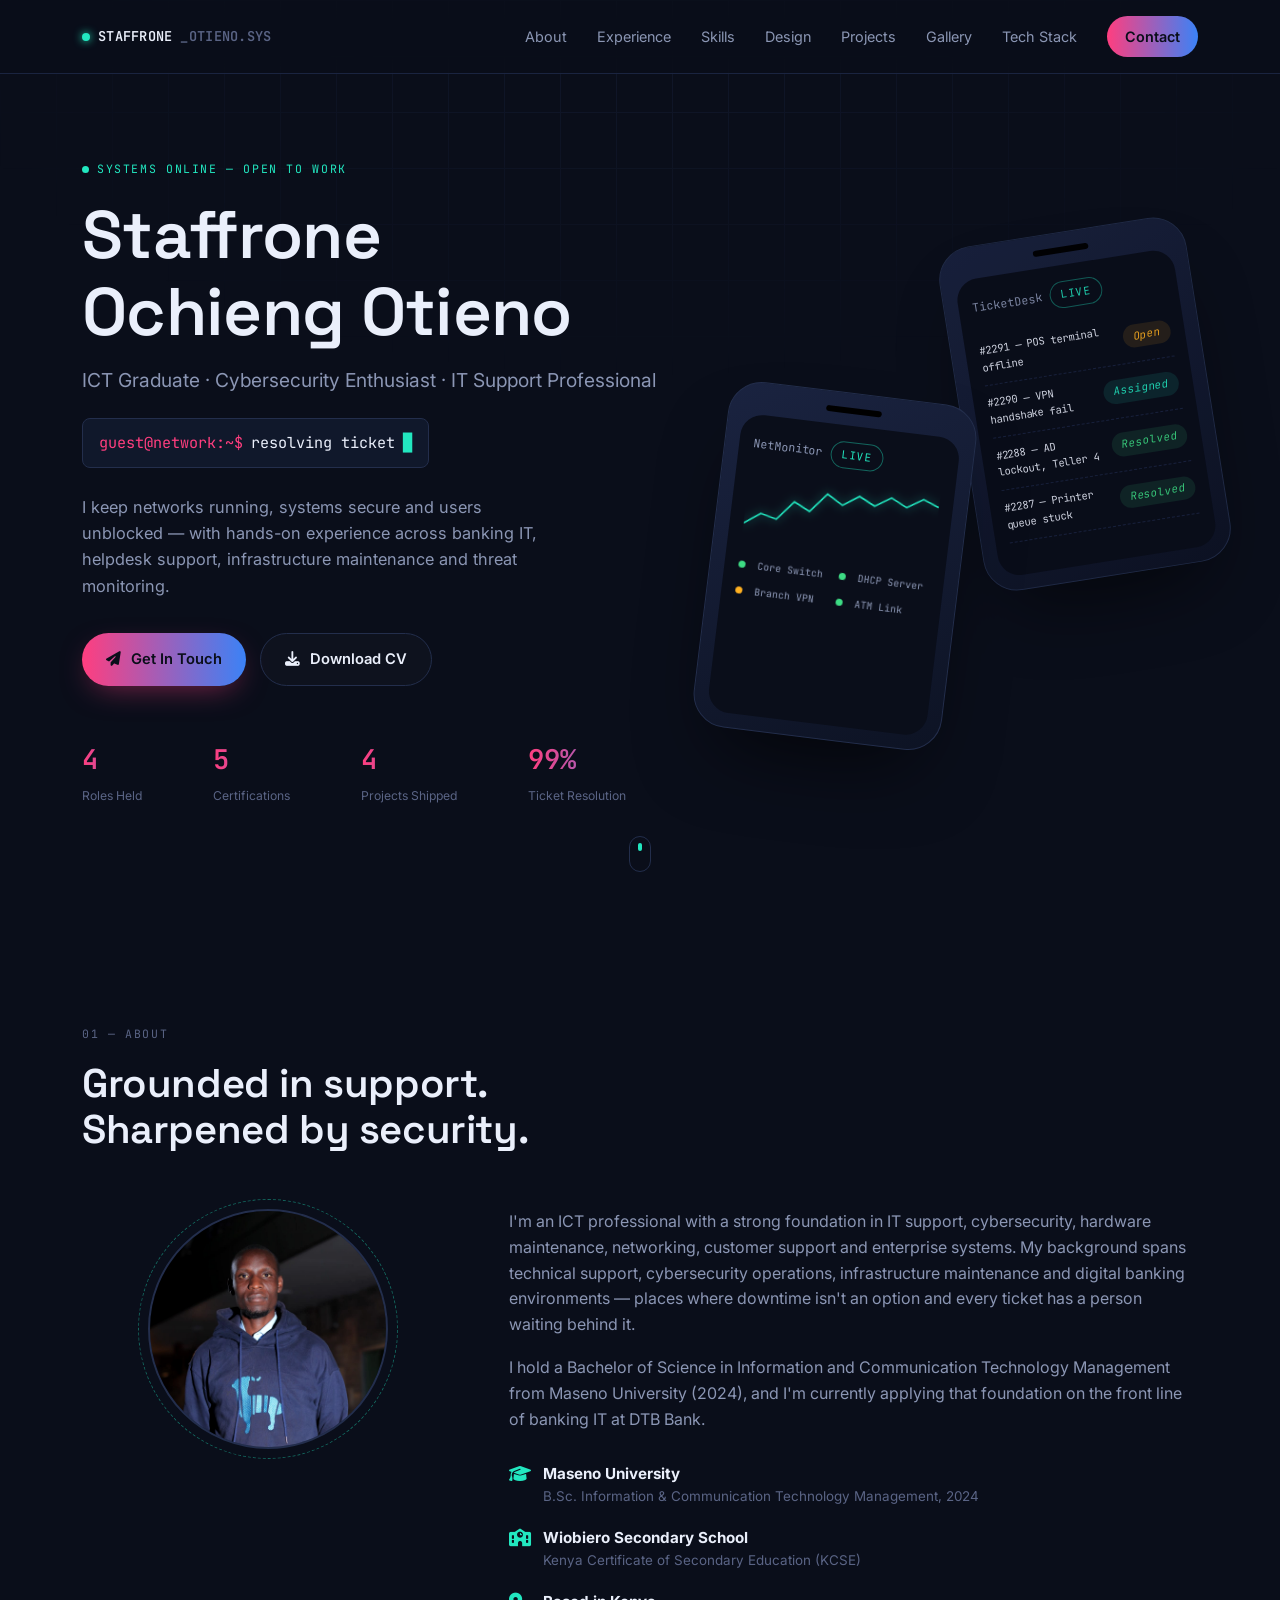
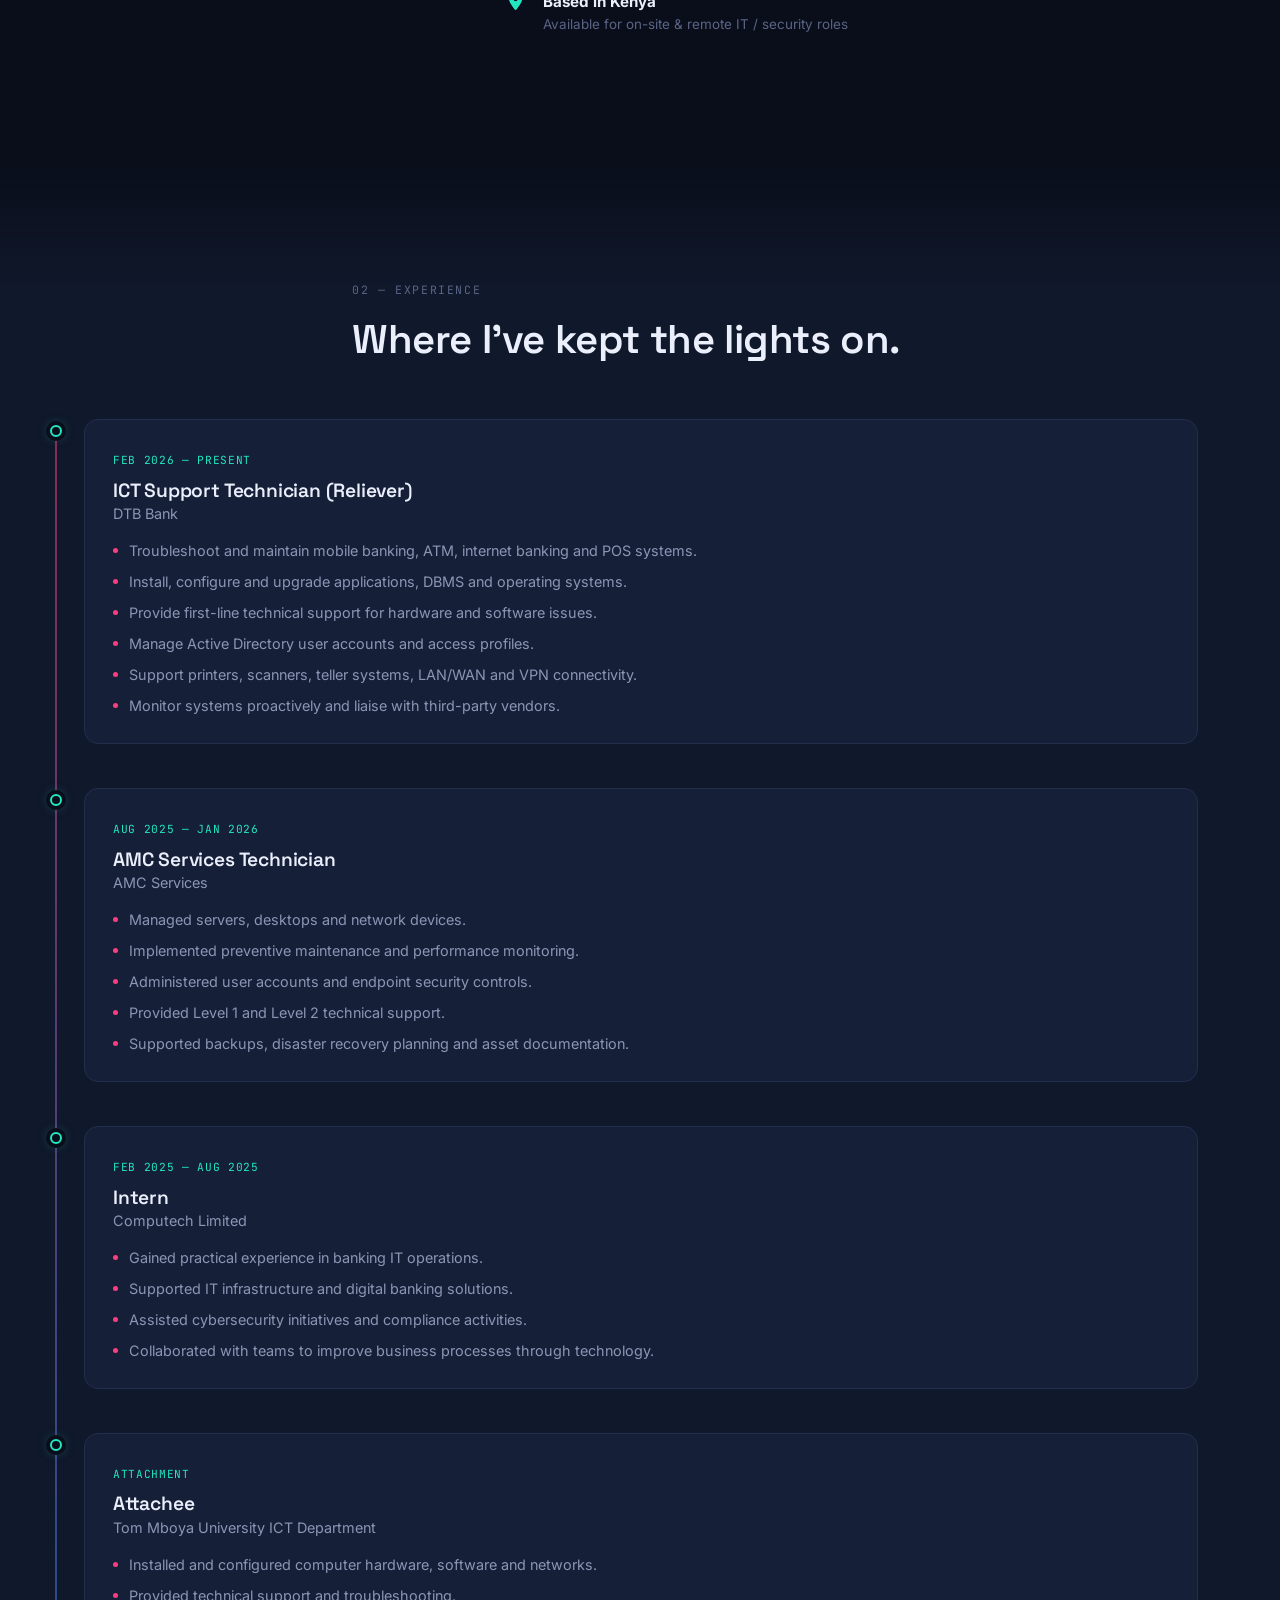
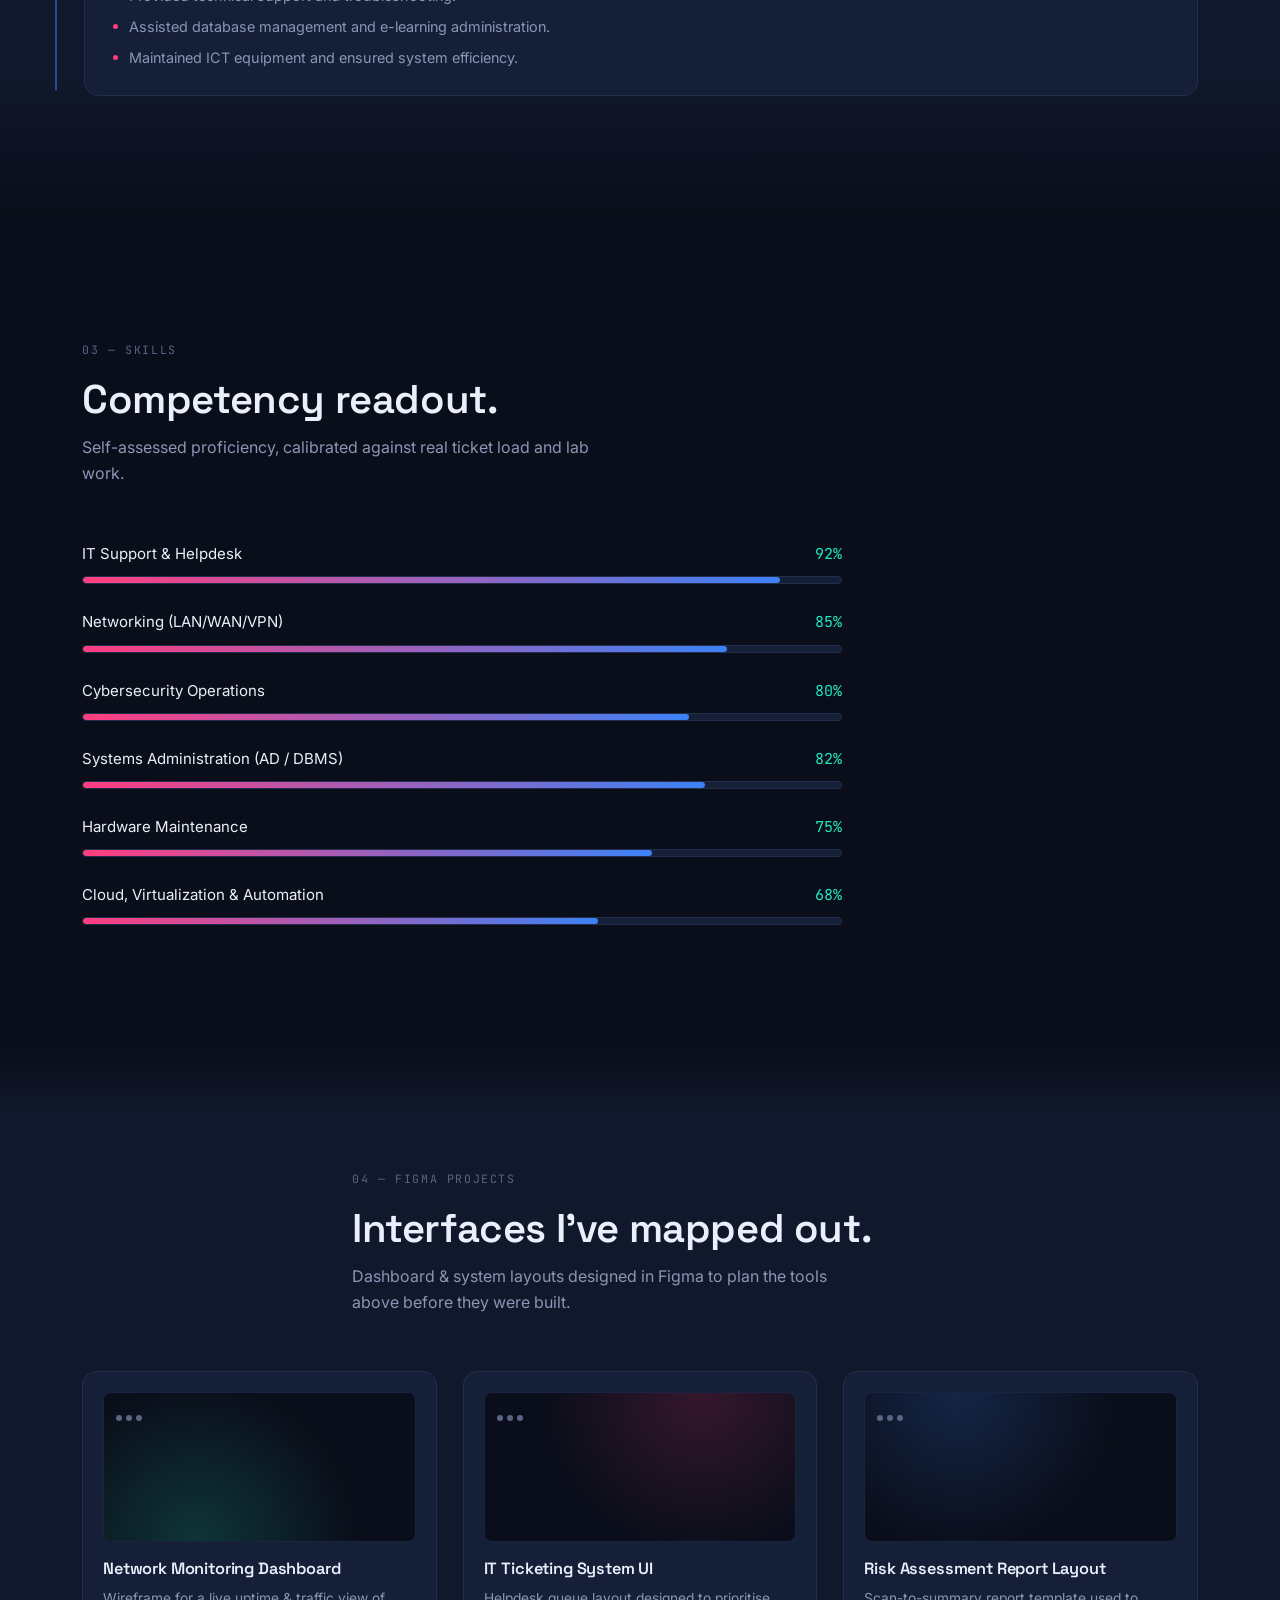
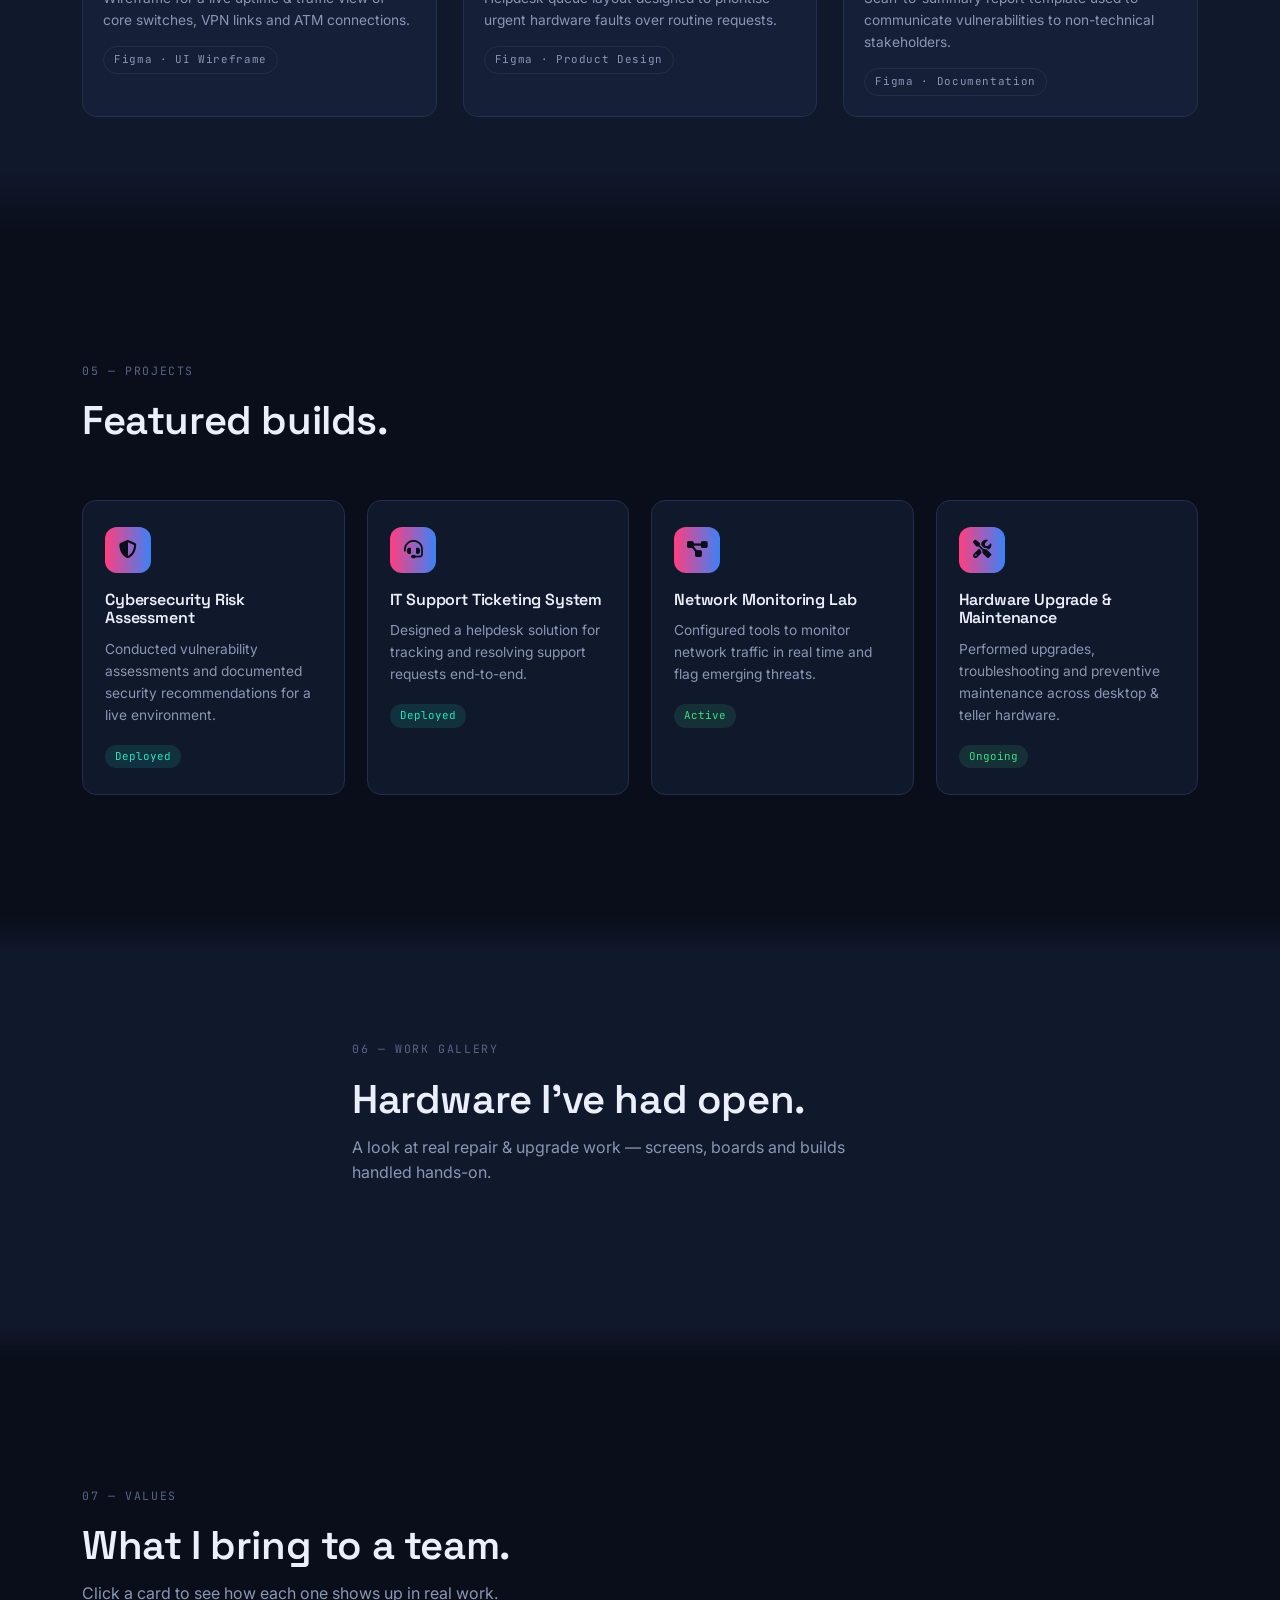
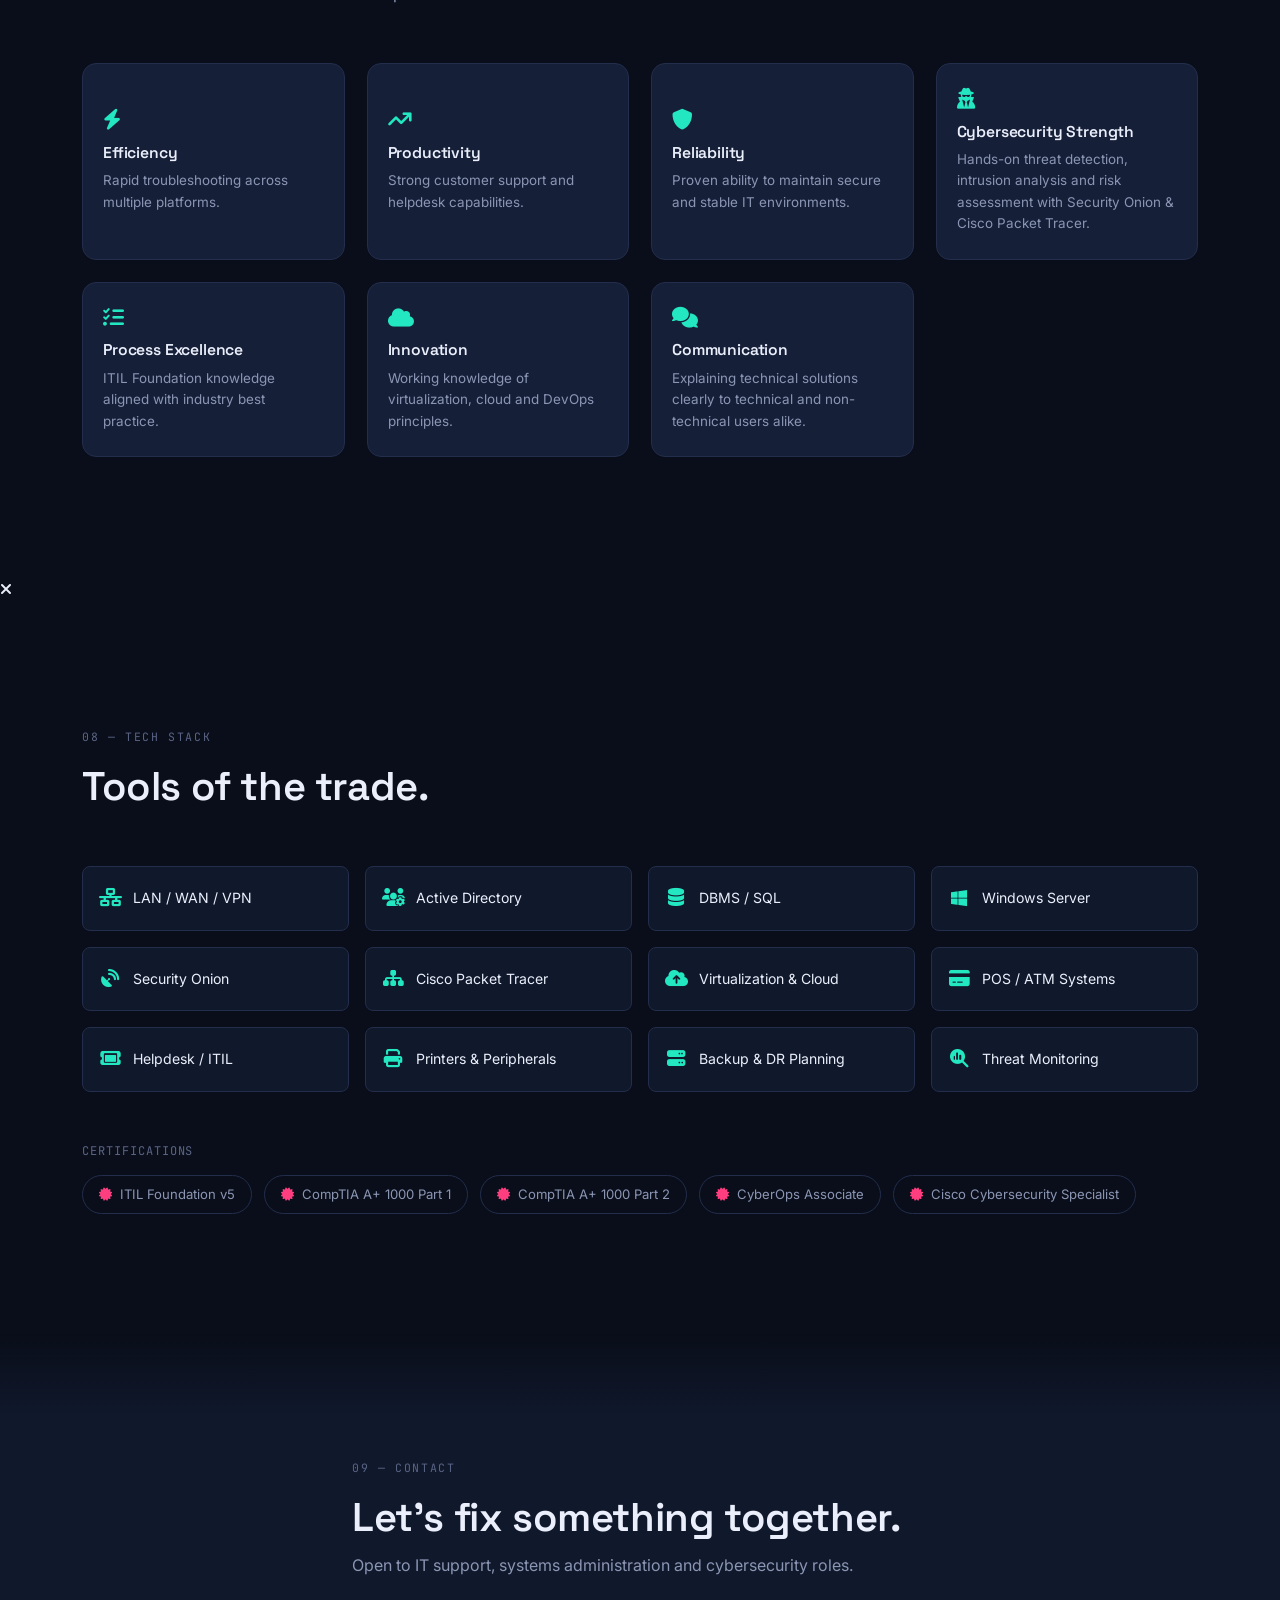
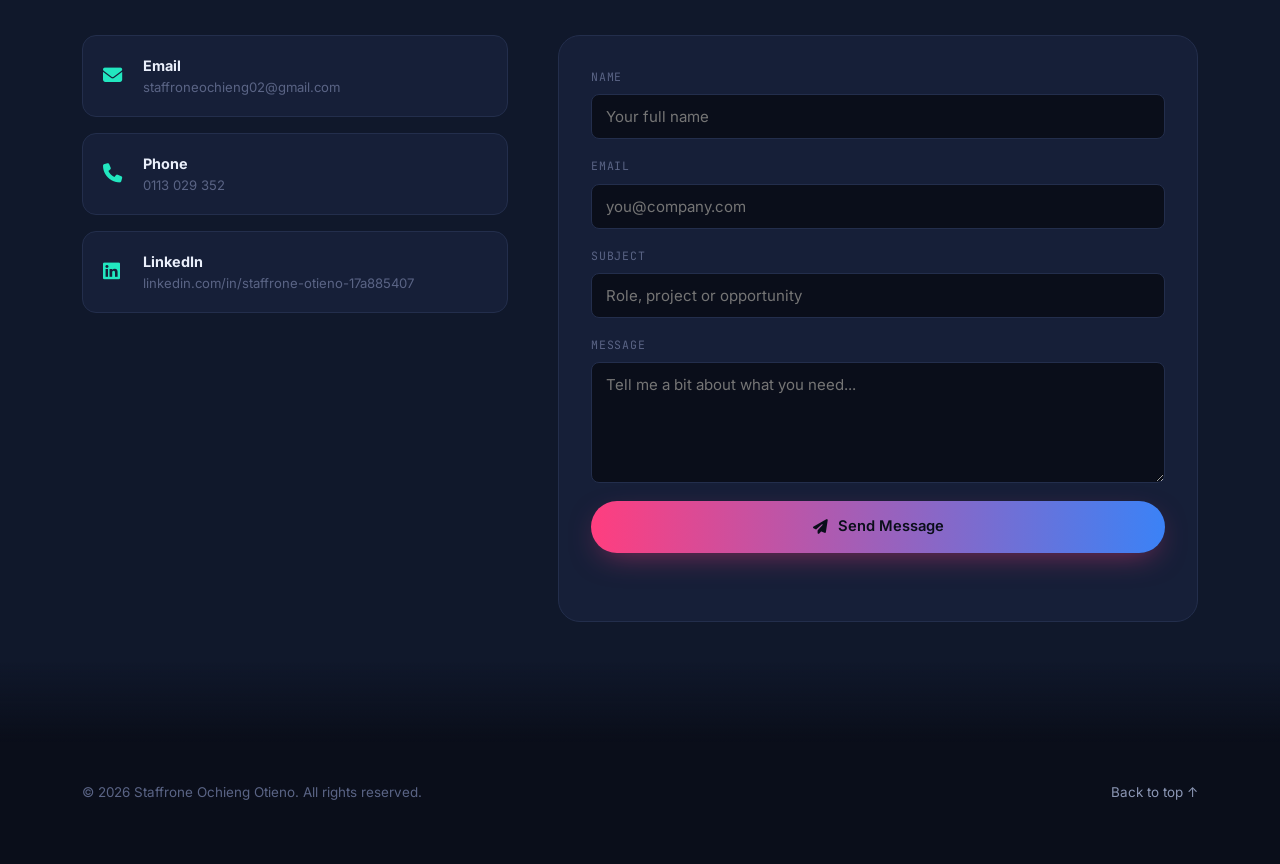
==== commit 17119dda: "Add files via upload" ====
--- a/index.html
+++ b/index.html
@@ -385,109 +385,139 @@
     <p class="section__sub">A look at real repair &amp; upgrade work &mdash; screens, boards and builds handled hands-on.</p>
   </div>
 
-  <div class="gallery-grid">
-    <!-- To add more photos: copy a .gallery-card block, point the img src at
-         assets/work-photos/<your-file>, and edit the caption text. -->
-    <figure class="gallery-card" data-reveal>
-      <div class="gallery-card__frame">
-        <img src="assets/work-photos/laptop-screen-replacement.jpeg" alt="Laptop screen and internal components being serviced" />
-      </div>
-      <figcaption class="gallery-card__caption">
-        <span class="gallery-card__title">Screen &amp; Panel Replacement</span>
-        <span class="gallery-card__sub">Diagnosing and replacing a failed LCD panel, with the board and hinge assembly exposed.</span>
-      </figcaption>
-    </figure>
-
-    <figure class="gallery-card" data-reveal>
-      <div class="gallery-card__frame">
-        <img src="assets/work-photos/ram-hdd-upgrade.jpeg" alt="Laptop opened for RAM and hard drive upgrade" />
-      </div>
-      <figcaption class="gallery-card__caption">
-        <span class="gallery-card__title">RAM &amp; Storage Upgrade</span>
-        <span class="gallery-card__sub">A Lenovo ThinkPad opened up for a memory and hard drive upgrade to improve performance.</span>
-      </figcaption>
-    </figure>
-
-    <figure class="gallery-card" data-reveal>
-      <div class="gallery-card__frame">
-        <img src="assets/work-photos/hp-motherboard-diagnostics.jpeg" alt="HP laptop motherboard removed for diagnostics" />
-      </div>
-      <figcaption class="gallery-card__caption">
-        <span class="gallery-card__title">Motherboard Diagnostics</span>
-        <span class="gallery-card__sub">Full teardown of an HP laptop to inspect the motherboard, cooling system and storage.</span>
-      </figcaption>
-    </figure>
-
-    <figure class="gallery-card" data-reveal>
-      <div class="gallery-card__frame">
-        <img src="assets/work-photos/laptop-chassis-teardown.jpeg" alt="Laptop chassis fully disassembled on a workbench" />
-      </div>
-      <figcaption class="gallery-card__caption">
-        <span class="gallery-card__title">Full Chassis Teardown</span>
-        <span class="gallery-card__sub">Complete disassembly for a deep clean and component-level fault-finding.</span>
-      </figcaption>
-    </figure>
-
-    <figure class="gallery-card" data-reveal>
-      <div class="gallery-card__frame">
-        <img src="assets/work-photos/dual-laptop-repair-bench.jpeg" alt="Two laptops disassembled side by side on a repair bench" />
-      </div>
-      <figcaption class="gallery-card__caption">
-        <span class="gallery-card__title">Multi-Unit Repair Bench</span>
-        <span class="gallery-card__sub">Running two repairs in parallel &mdash; screen and motherboard work side by side.</span>
-      </figcaption>
-    </figure>
-
-    <figure class="gallery-card" data-reveal>
-      <div class="gallery-card__frame">
-        <img src="assets/work-photos/keyboard-deck-teardown.jpeg" alt="Laptop opened like a book showing keyboard deck and motherboard" />
-      </div>
-      <figcaption class="gallery-card__caption">
-        <span class="gallery-card__title">Keyboard Deck &amp; Cooling</span>
-        <span class="gallery-card__sub">Inspecting the keyboard deck, fan assembly and RAM module during a routine service.</span>
-      </figcaption>
-    </figure>
-
-    <figure class="gallery-card" data-reveal>
-      <div class="gallery-card__frame">
-        <img src="assets/work-photos/battery-wireless-inspection.jpeg" alt="Laptop internals showing battery, fan and wireless card" />
-      </div>
-      <figcaption class="gallery-card__caption">
-        <span class="gallery-card__title">Battery &amp; Wireless Card Check</span>
-        <span class="gallery-card__sub">Inspecting the battery, cooling fan and wireless card for wear and connectivity issues.</span>
-      </figcaption>
-    </figure>
-
-    <figure class="gallery-card" data-reveal>
-      <div class="gallery-card__frame">
-        <img src="assets/work-photos/lenovo-battery-check.jpeg" alt="Lenovo laptop opened for battery and memory check" />
-      </div>
-      <figcaption class="gallery-card__caption">
-        <span class="gallery-card__title">Battery &amp; Memory Diagnostics</span>
-        <span class="gallery-card__sub">Checking battery health and memory seating on a Lenovo ThinkPad.</span>
-      </figcaption>
-    </figure>
-
-    <figure class="gallery-card" data-reveal>
-      <div class="gallery-card__frame">
-        <img src="assets/work-photos/ram-hdd-upgrade-closeup.jpeg" alt="Close-up of RAM module and hard drive during a laptop upgrade" />
-      </div>
-      <figcaption class="gallery-card__caption">
-        <span class="gallery-card__title">Memory &amp; Drive Close-Up</span>
-        <span class="gallery-card__sub">A closer look at the RAM module and hard drive during an upgrade job.</span>
-      </figcaption>
-    </figure>
-
-    <figure class="gallery-card" data-reveal>
-      <div class="gallery-card__frame">
-        <img src="assets/work-photos/full-teardown-lapview.jpeg" alt="Fully disassembled laptop internals viewed up close" />
-      </div>
-      <figcaption class="gallery-card__caption">
-        <span class="gallery-card__title">Complete Internal Breakdown</span>
-        <span class="gallery-card__sub">Every component exposed &mdash; board, cooling, storage and memory all laid bare for a full diagnostic pass.</span>
-      </figcaption>
-    </figure>
-  </div>
+  <div class="gallery-grid" id="gallery-grid">
+    <!-- This grid fills itself in automatically from the JSON below,
+         which is kept in sync with assets/work-photos/gallery.json.
+         To add a photo: drop the file into assets/work-photos/,
+         run `node generate-manifest.js`, then refresh — no server needed,
+         double-clicking index.html works too. Do not hand-edit the
+         block below; it's regenerated automatically. -->
+  </div>
+
+  <script id="gallery-data" type="application/json">
+[
+  {
+    "file": "IMG_20250613_193416.jpg",
+    "title": "Replacement Battery Verification",
+    "sub": "A genuine HP rechargeable battery pack checked against the original before installation."
+  },
+  {
+    "file": "IMG_20250616_102048.jpg",
+    "title": "Multi-Desktop Bench Setup",
+    "sub": "Three desktop towers staged back-to-back with a shared monitor and keyboard for batch servicing."
+  },
+  {
+    "file": "battery-wireless-inspection.jpeg",
+    "title": "Battery & Wireless Card Check",
+    "sub": "Inspecting the battery, cooling fan and wireless card for wear and connectivity issues."
+  },
+  {
+    "file": "dell-laptop-battery-motherboard.jpg",
+    "title": "Dell Battery & Board Diagnostics",
+    "sub": "A Dell laptop opened to inspect the motherboard, SSD slot and battery health."
+  },
+  {
+    "file": "desktop-rebuild-workstation.jpg",
+    "title": "Desktop Rebuild Bench",
+    "sub": "A workstation set up for rebuilding and testing multiple desktop towers side by side."
+  },
+  {
+    "file": "desktop-tower-hdd-fan-install.jpg",
+    "title": "Desktop Tower HDD & Fan Install",
+    "sub": "A desktop tower opened outdoors for a hard drive and cooling fan installation."
+  },
+  {
+    "file": "dual-laptop-repair-bench.jpeg",
+    "title": "Multi-Unit Repair Bench",
+    "sub": "Running two repairs in parallel — screen and motherboard work side by side."
+  },
+  {
+    "file": "full-teardown-lapview.jpeg",
+    "title": "Complete Internal Breakdown",
+    "sub": "Every component exposed — board, cooling, storage and memory all laid bare for a full diagnostic pass."
+  },
+  {
+    "file": "hp-battery-replacement-part.jpg",
+    "title": "Replacement Battery Prep",
+    "sub": "A genuine HP replacement battery unwrapped and prepped ahead of installation."
+  },
+  {
+    "file": "hp-motherboard-diagnostics.jpeg",
+    "title": "Motherboard Diagnostics",
+    "sub": "Full teardown of an HP laptop to inspect the motherboard, cooling system and storage."
+  },
+  {
+    "file": "hp-probook-bsod-diagnosis.jpg",
+    "title": "Crash Diagnosis & Recovery",
+    "sub": "An HP ProBook showing a stop-code crash mid-diagnosis, tracing the fault back to a corrupted driver."
+  },
+  {
+    "file": "keyboard-deck-teardown.jpeg",
+    "title": "Keyboard Deck & Cooling",
+    "sub": "Inspecting the keyboard deck, fan assembly and RAM module during a routine service."
+  },
+  {
+    "file": "laptop-chassis-reassembly.jpg",
+    "title": "Chassis Reassembly",
+    "sub": "Reassembling a laptop's palm rest and trackpad after internal repair work."
+  },
+  {
+    "file": "laptop-chassis-teardown.jpeg",
+    "title": "Full Chassis Teardown",
+    "sub": "Complete disassembly for a deep clean and component-level fault-finding."
+  },
+  {
+    "file": "laptop-motherboard-close-inspection.jpeg",
+    "title": "Close-Up Board Inspection",
+    "sub": "A tight inspection of the motherboard layout, RAM module and cooling assembly."
+  },
+  {
+    "file": "laptop-motherboard-fan-service.jpeg",
+    "title": "Motherboard & Fan Servicing",
+    "sub": "Laptop opened for a fan and thermal service, with the keyboard deck lifted clear of the board."
+  },
+  {
+    "file": "laptop-screen-replacement.jpeg",
+    "title": "Screen & Panel Replacement",
+    "sub": "Diagnosing and replacing a failed LCD panel, with the board and hinge assembly exposed."
+  },
+  {
+    "file": "lenovo-battery-check.jpeg",
+    "title": "Battery & Memory Diagnostics",
+    "sub": "Checking battery health and memory seating on a Lenovo ThinkPad."
+  },
+  {
+    "file": "multi-unit-workstation-setup.jpg",
+    "title": "Multi-Unit Workstation Setup",
+    "sub": "Several desktop units staged and cabled together for a batch diagnostics and imaging session."
+  },
+  {
+    "file": "ram-hdd-upgrade-closeup.jpeg",
+    "title": "Memory & Drive Close-Up",
+    "sub": "A closer look at the RAM module and hard drive during an upgrade job."
+  },
+  {
+    "file": "ram-hdd-upgrade.jpeg",
+    "title": "RAM & Storage Upgrade",
+    "sub": "A Lenovo ThinkPad opened up for a memory and hard drive upgrade to improve performance."
+  },
+  {
+    "file": "ram-ssd-parts-collection.jpg",
+    "title": "RAM & SSD Parts Inventory",
+    "sub": "A laid-out collection of RAM sticks, SSDs and NVMe drives ready for upgrade jobs."
+  },
+  {
+    "file": "remote-diagnostics-research.jpeg",
+    "title": "Remote Diagnostics Research",
+    "sub": "Researching repair references and technical documentation to support an ongoing diagnosis."
+  },
+  {
+    "file": "ssd-enclosure-data-recovery.jpg",
+    "title": "External SSD Data Recovery",
+    "sub": "A 512GB SSD mounted in a USB enclosure for data recovery and transfer work."
+  }
+]
+  </script>
 </section>
 
 <!-- ============ VALUES ============ -->
@@ -533,6 +563,18 @@
     <div class="value-modal__icon"><i id="value-modal-icon" class="fa-solid fa-bolt"></i></div>
     <h3 id="value-modal-title">Efficiency</h3>
     <p id="value-modal-body">Detail text goes here.</p>
+  </div>
+</div>
+
+<!-- ============ LIGHTBOX (zoomable gallery photos) ============ -->
+<div class="lightbox" id="lightbox" aria-hidden="true">
+  <div class="lightbox__backdrop" data-lightbox-close></div>
+  <div class="lightbox__panel" role="dialog" aria-modal="true" aria-labelledby="lightbox-caption">
+    <button type="button" class="lightbox__close" data-lightbox-close aria-label="Close">
+      <i class="fa-solid fa-xmark"></i>
+    </button>
+    <img class="lightbox__img" id="lightbox-img" src="" alt="" />
+    <p class="lightbox__caption" id="lightbox-caption"></p>
   </div>
 </div>
 
@@ -665,6 +707,7 @@
   <a href="#top" class="footer__top">Back to top ↑</a>
 </footer>
 
+<script src="js/gallery-loader.js"></script>
 <script src="js/script.js"></script>
 </body>
 </html>
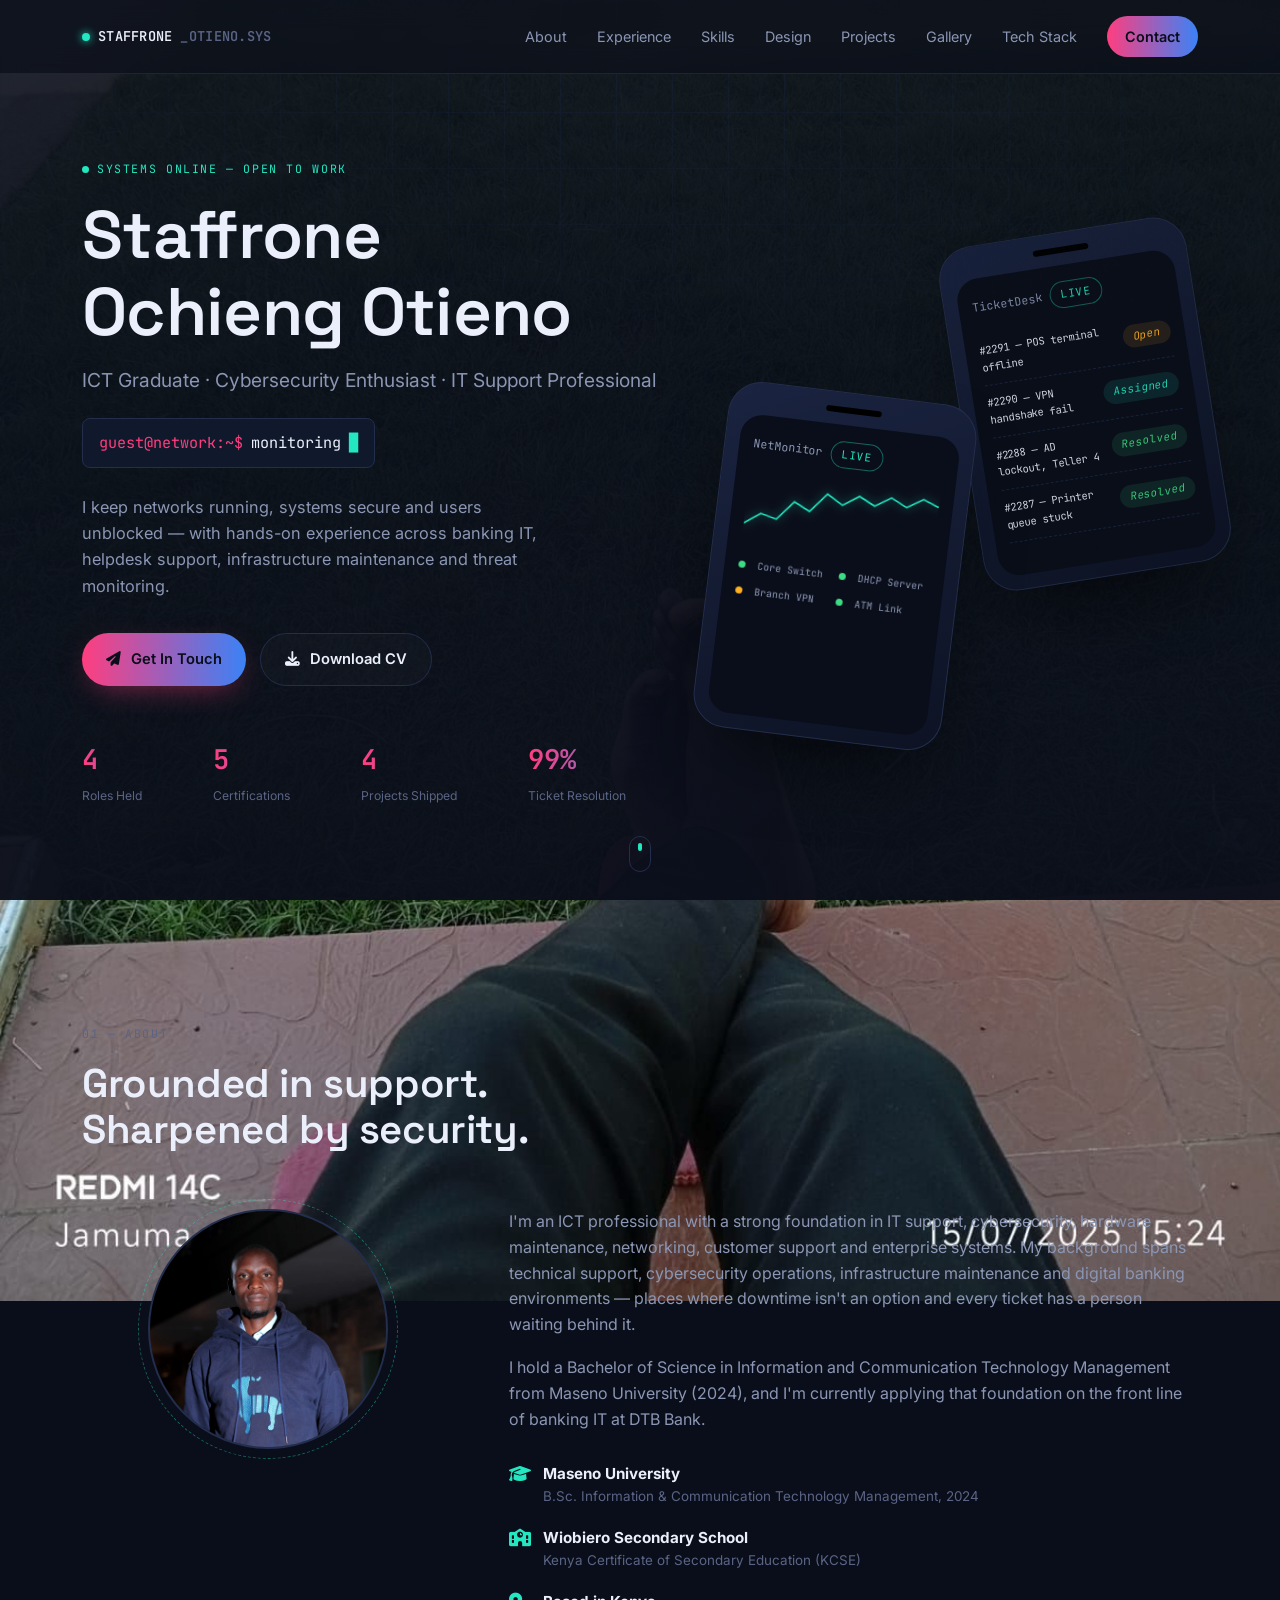
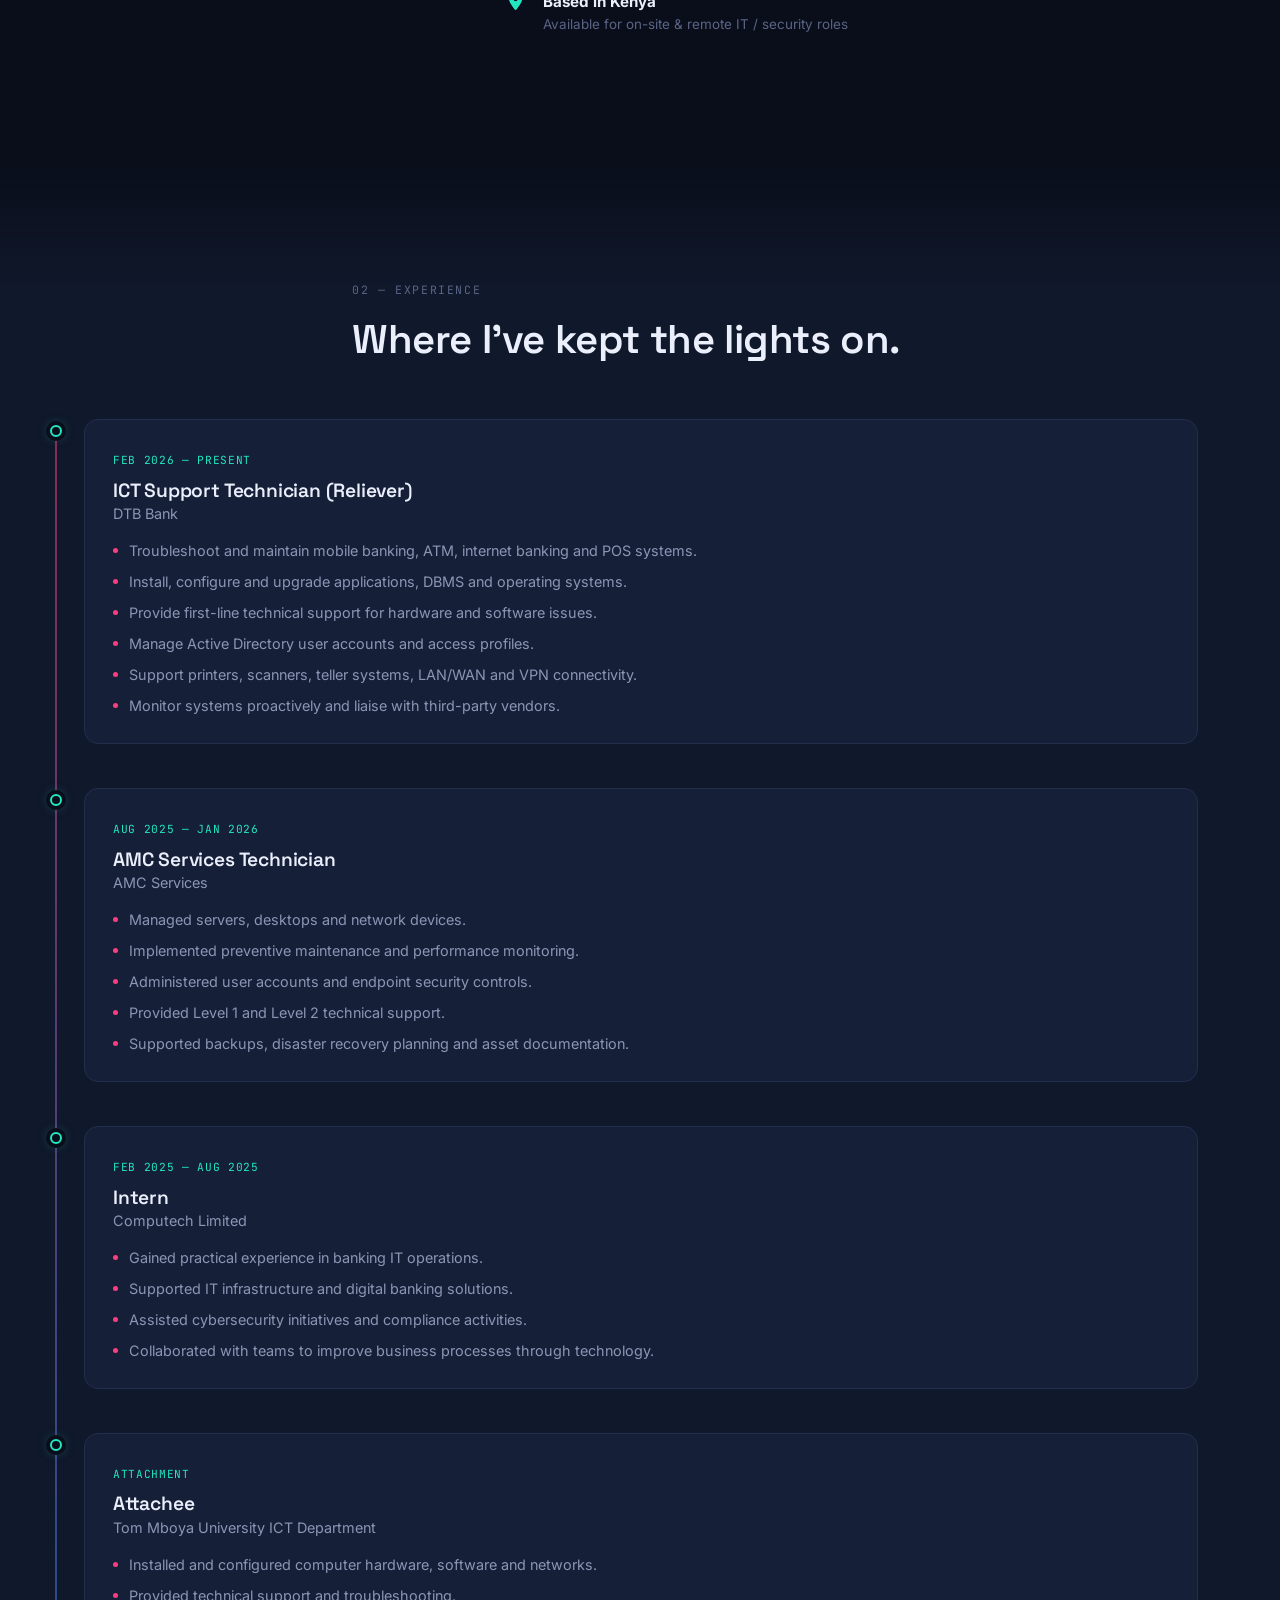
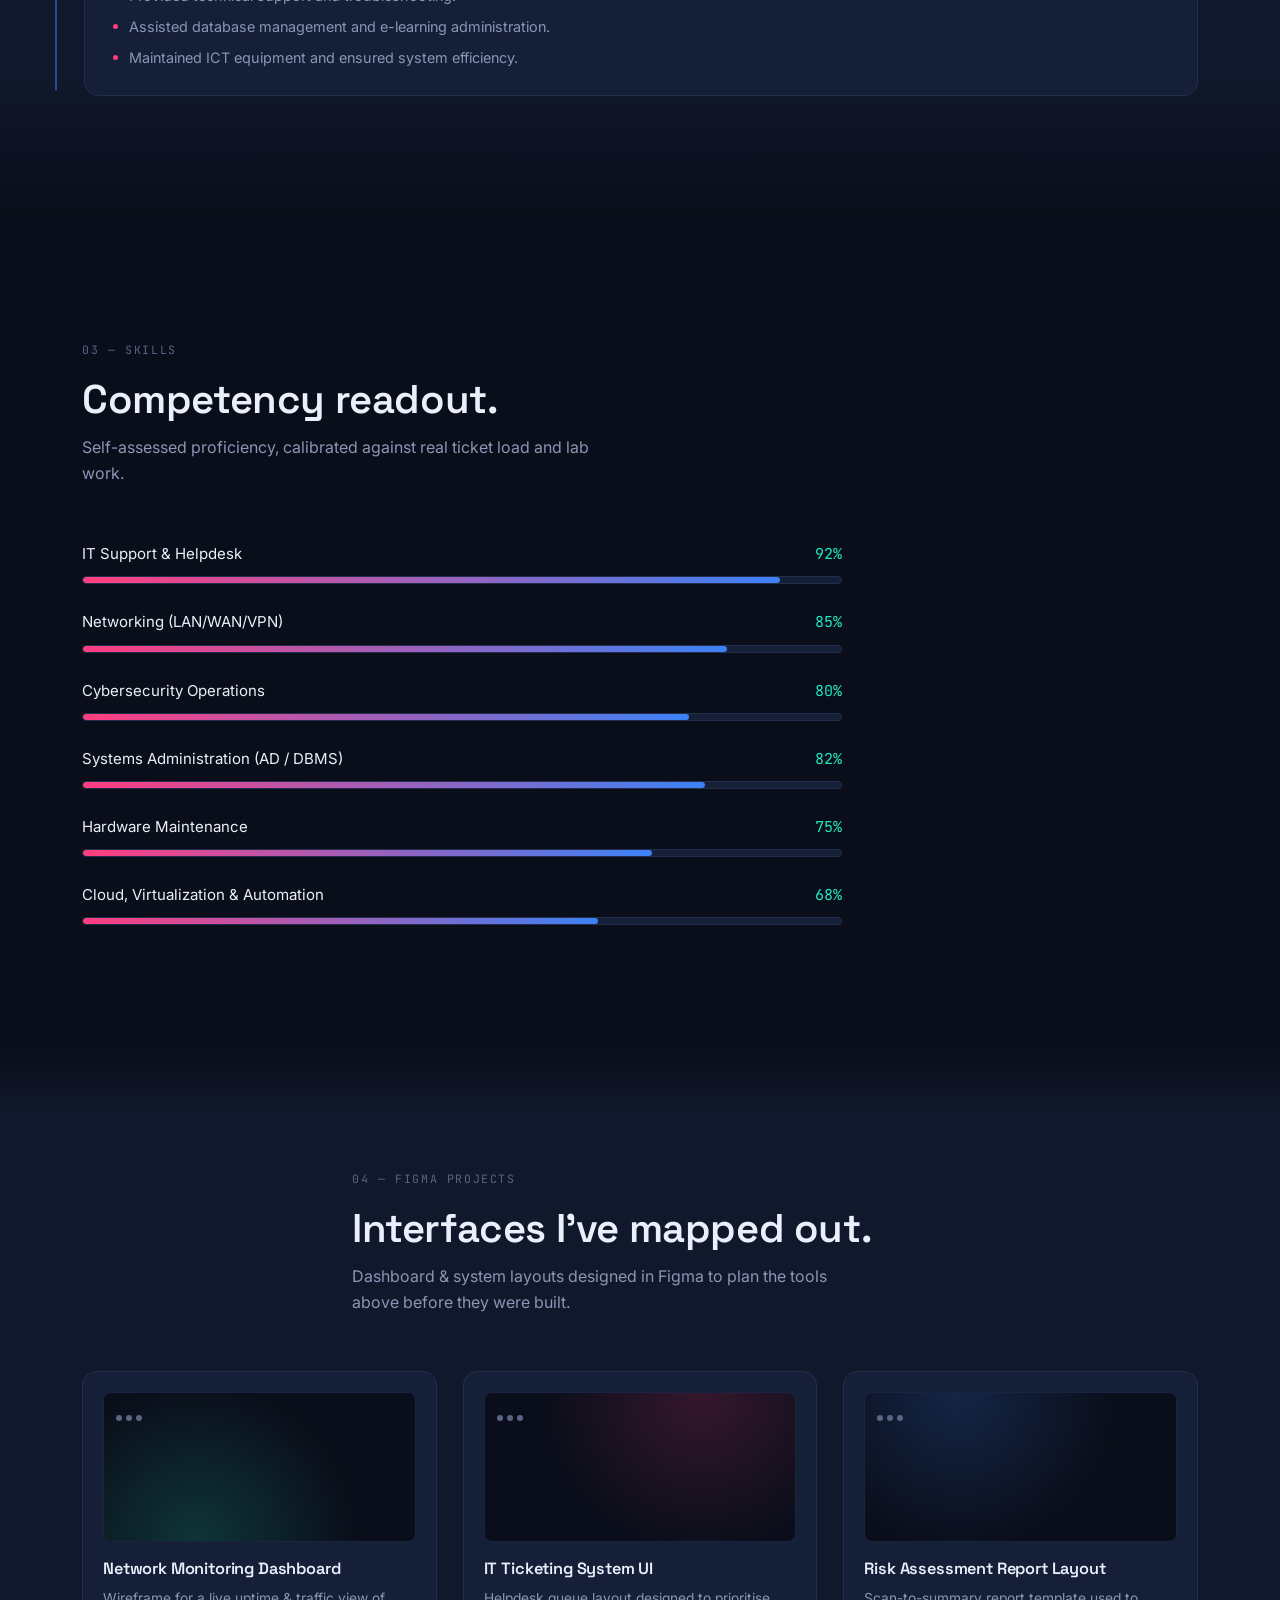
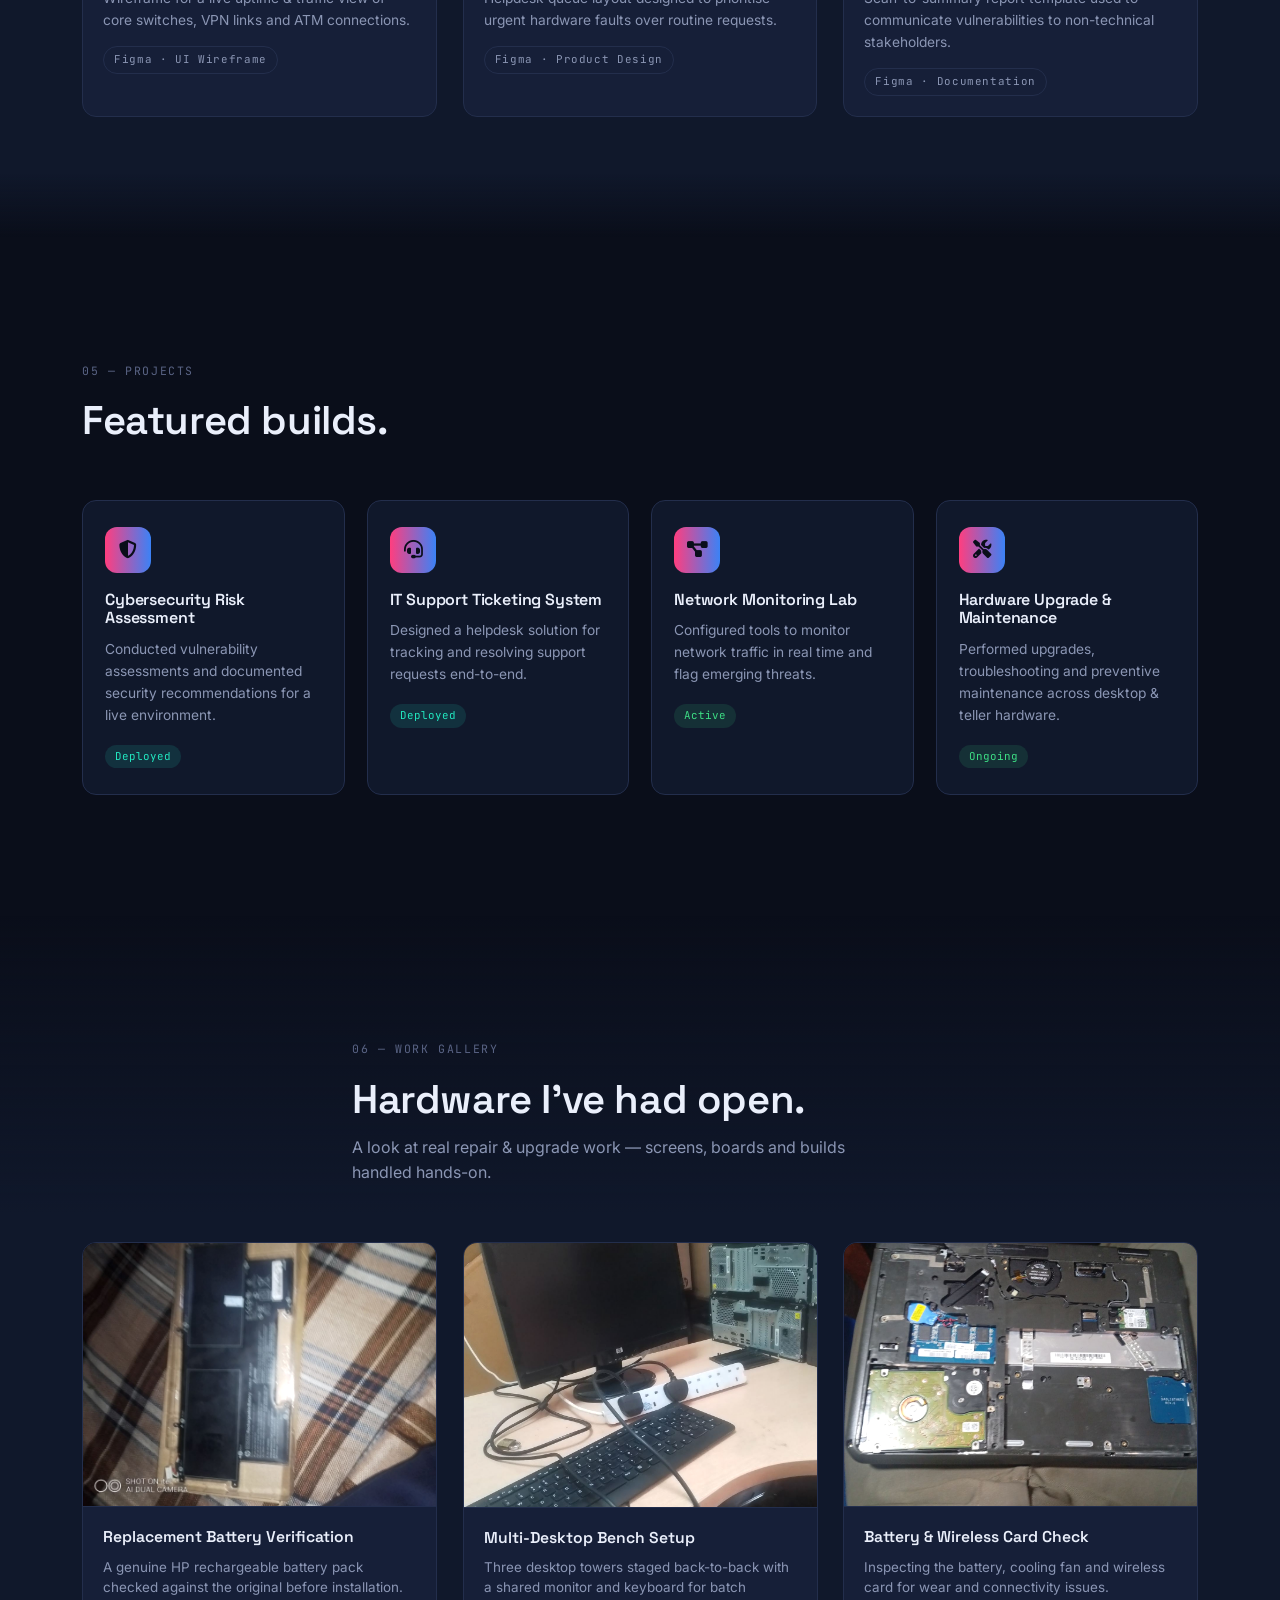
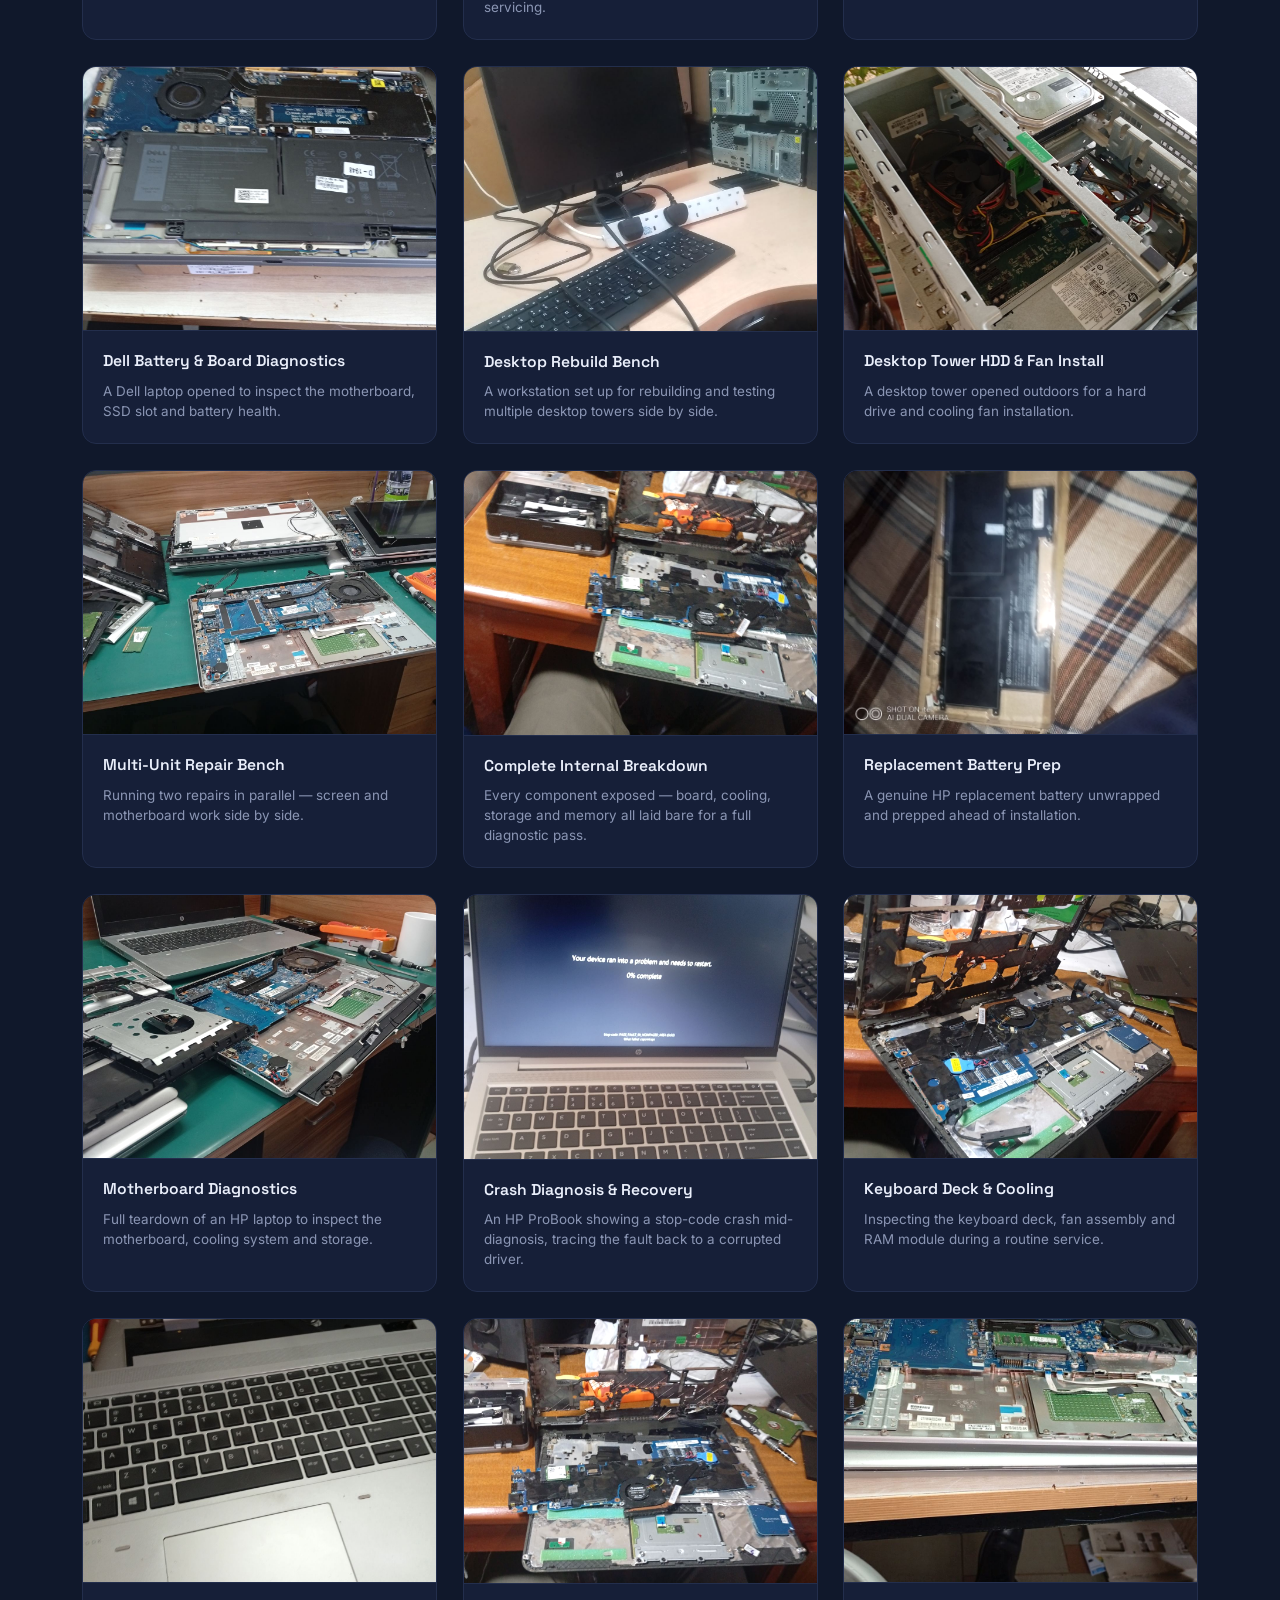
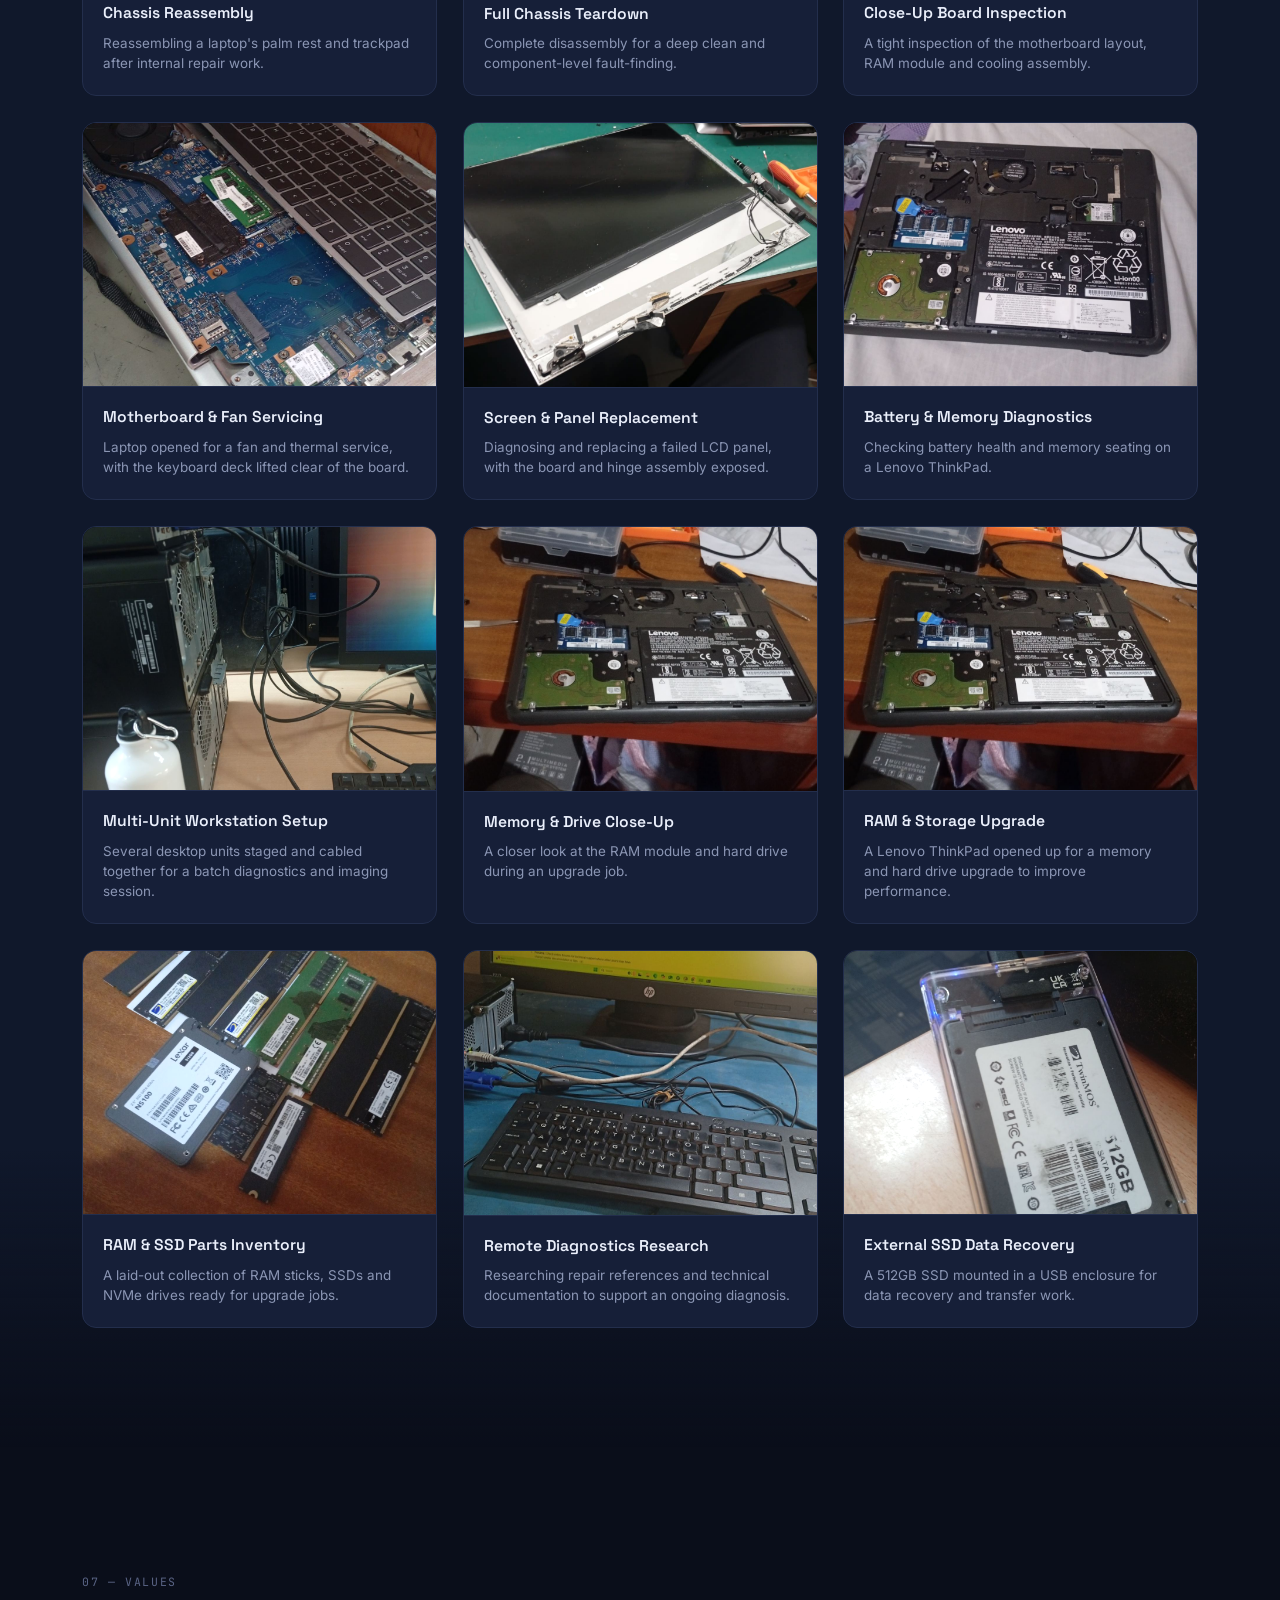
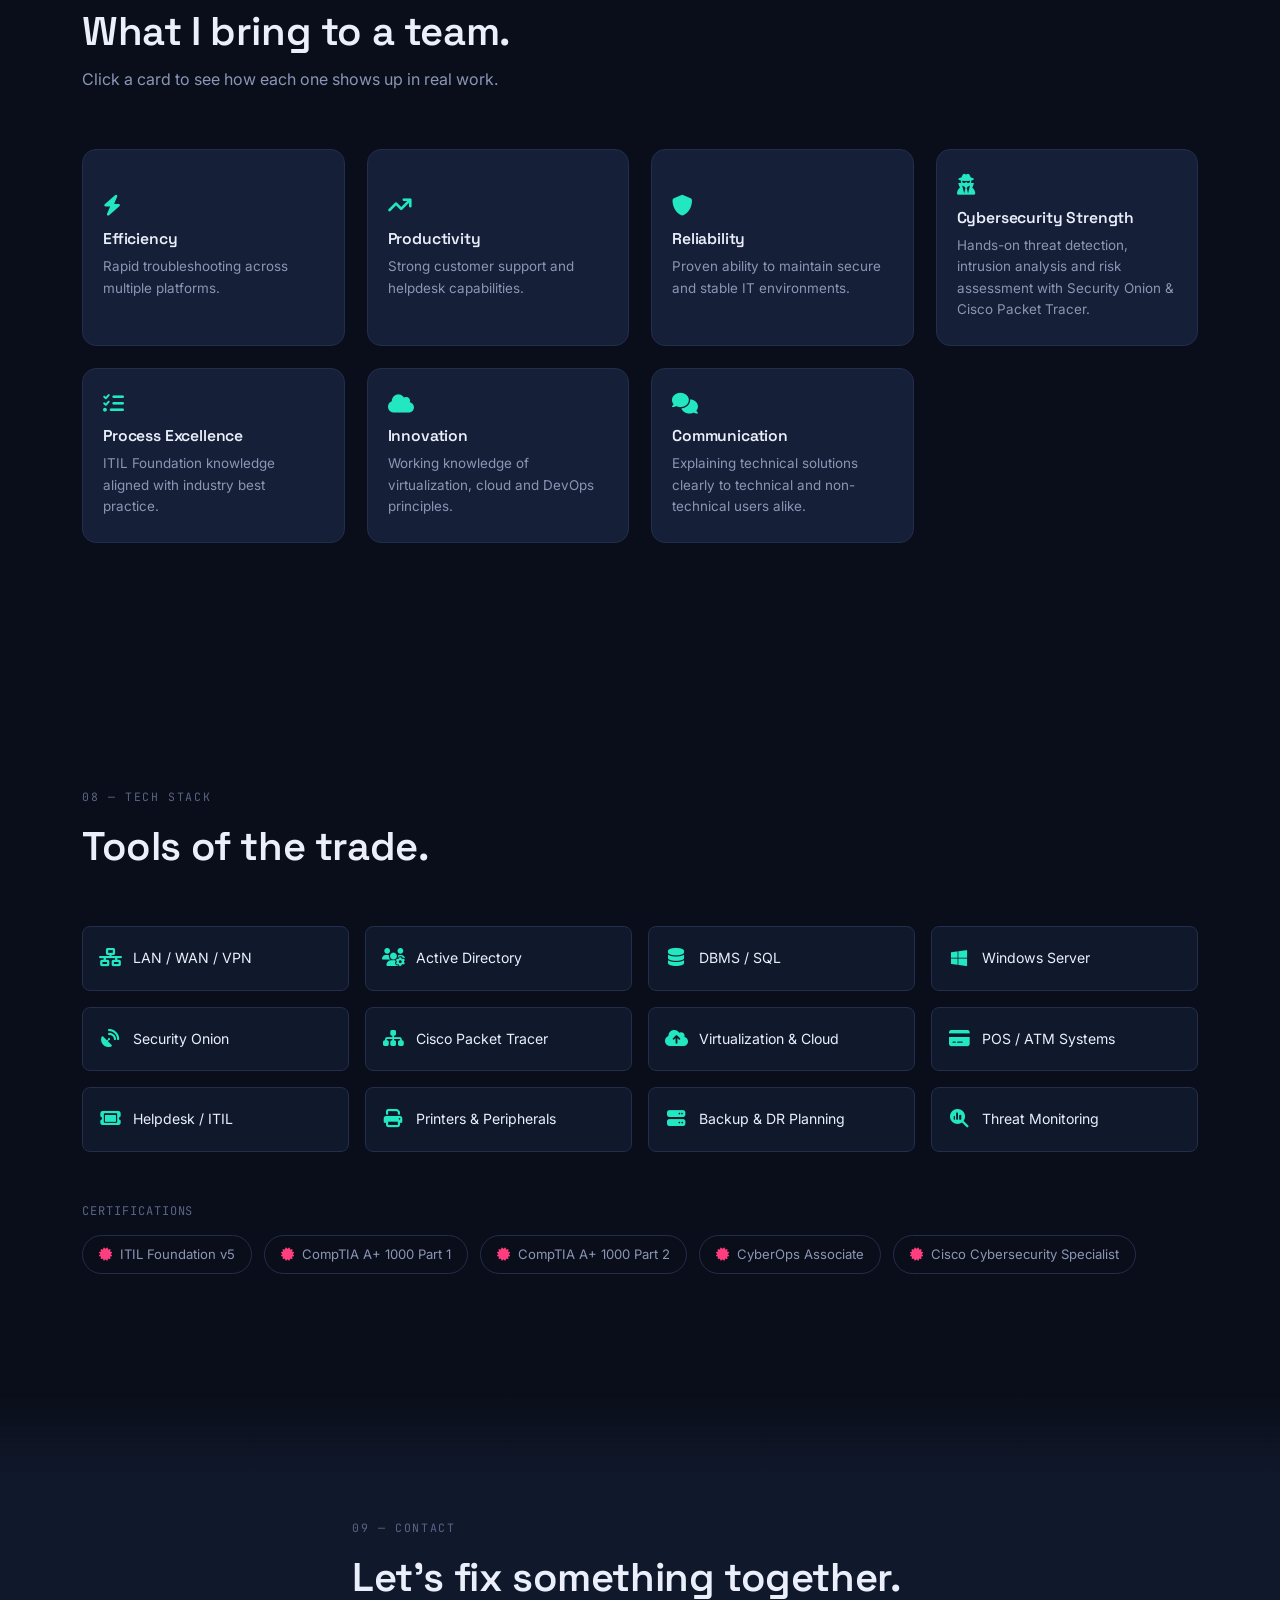
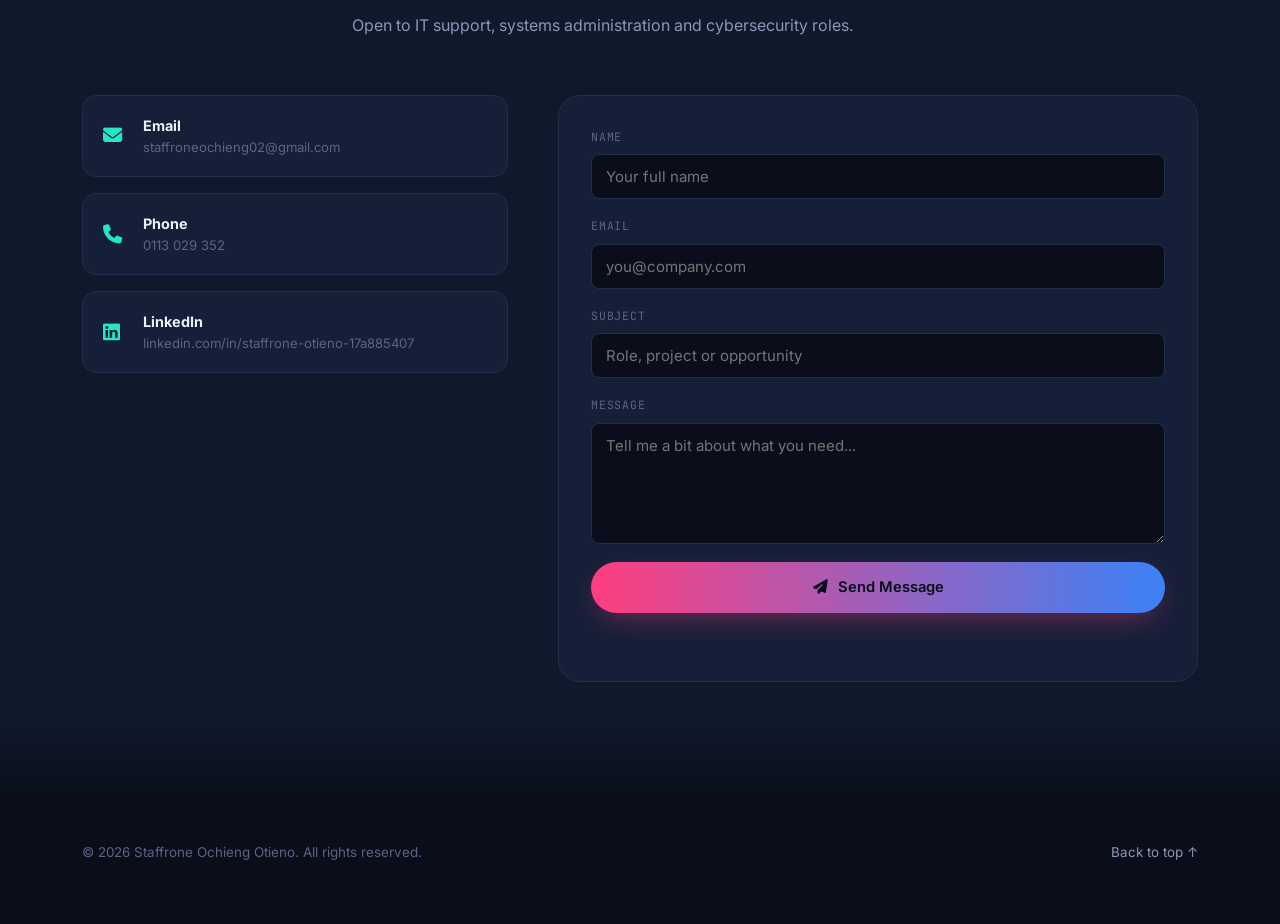
==== commit 62cd7d46: "Connect contact form to Formspree" ====
--- a/index.html
+++ b/index.html
@@ -677,7 +677,7 @@
       </a>
     </div>
 
-    <form class="contact__form" id="contact-form" novalidate>
+    <form class="contact__form" id="contact-form" action="https://formspree.io/f/xwlkqepy" method="POST" novalidate>
       <div class="form__row">
         <label for="name">Name</label>
         <input type="text" id="name" name="name" placeholder="Your full name" required />
--- a/css/styles.css
+++ b/css/styles.css
@@ -48,11 +48,23 @@
 }
 
 body {
-  background: var(--bg-void);
+  background:
+    linear-gradient(rgba(10,14,26,0.90), rgba(10,14,26,0.96)),
+    url("../assets/site-background.jpg");
+  background-color: var(--bg-void);
+  background-size: cover;
+  background-position: center;
+  background-repeat: no-repeat;
+  background-attachment: fixed;
   color: var(--text-primary);
   font-family: var(--font-body);
   line-height: 1.6;
   overflow-x: hidden;
+}
+
+@media (max-width: 700px) {
+  /* iOS Safari doesn't support background-attachment: fixed well */
+  body { background-attachment: scroll; }
 }
 
 img { max-width: 100%; display: block; }
@@ -629,6 +641,32 @@
   filter: saturate(0.95) contrast(1.05);
   transition: transform 0.7s cubic-bezier(0.16, 1, 0.3, 1), filter 0.5s ease;
 }
+.gallery-card__frame img.zoomable { cursor: zoom-in; }
+.gallery-card__frame { position: relative; }
+.gallery-card__frame::after {
+  content: "\f00e"; /* fa-magnifying-glass-plus */
+  font-family: "Font Awesome 6 Free";
+  font-weight: 900;
+  position: absolute;
+  z-index: 2;
+  right: 12px;
+  bottom: 12px;
+  width: 34px;
+  height: 34px;
+  border-radius: 50%;
+  background: rgba(10,14,26,0.72);
+  border: 1px solid var(--line);
+  color: var(--text-primary);
+  display: flex;
+  align-items: center;
+  justify-content: center;
+  font-size: 0.8rem;
+  opacity: 0;
+  transform: scale(0.85);
+  transition: opacity 0.35s ease, transform 0.35s ease;
+  pointer-events: none;
+}
+.gallery-card:hover .gallery-card__frame::after { opacity: 1; transform: scale(1); }
 .gallery-card:hover .gallery-card__frame img {
   transform: scale(1.09);
   filter: saturate(1.05) contrast(1.08);
@@ -755,6 +793,76 @@
   font-size: 1.3rem;
   margin-bottom: 14px;
 }
+/* ---------------- LIGHTBOX (zoomable gallery photos) ---------------- */
+.lightbox {
+  position: fixed;
+  inset: 0;
+  z-index: 200;
+  display: flex;
+  align-items: center;
+  justify-content: center;
+  padding: 40px;
+  opacity: 0;
+  pointer-events: none;
+  transition: opacity 0.35s ease;
+}
+.lightbox.is-open { opacity: 1; pointer-events: auto; }
+.lightbox__backdrop {
+  position: absolute;
+  inset: 0;
+  background: rgba(6, 9, 18, 0.88);
+  backdrop-filter: blur(6px);
+}
+.lightbox__panel {
+  position: relative;
+  max-width: min(92vw, 1000px);
+  max-height: 88vh;
+  display: flex;
+  flex-direction: column;
+  align-items: center;
+  transform: translateY(24px) scale(0.96);
+  opacity: 0;
+  transition: transform 0.45s cubic-bezier(0.16, 1, 0.3, 1), opacity 0.4s ease;
+}
+.lightbox.is-open .lightbox__panel {
+  transform: translateY(0) scale(1);
+  opacity: 1;
+}
+.lightbox__img {
+  max-width: 100%;
+  max-height: 76vh;
+  width: auto;
+  height: auto;
+  border-radius: var(--radius-md);
+  border: 1px solid var(--line);
+  box-shadow: 0 40px 90px -20px rgba(0,0,0,0.65), 0 0 60px -20px rgba(34,231,192,0.25);
+  object-fit: contain;
+  background: var(--bg-panel);
+}
+.lightbox__caption {
+  margin-top: 16px;
+  color: var(--text-muted);
+  font-size: 0.92rem;
+  text-align: center;
+}
+.lightbox__close {
+  position: absolute;
+  top: -18px; right: -18px;
+  width: 38px; height: 38px;
+  border-radius: 50%;
+  border: 1px solid var(--line);
+  background: var(--bg-panel-raised);
+  color: var(--text-muted);
+  display: flex; align-items: center; justify-content: center;
+  transition: border-color 0.25s ease, color 0.25s ease, transform 0.25s ease;
+}
+.lightbox__close:hover { border-color: var(--accent-cyan); color: var(--accent-cyan); transform: rotate(90deg); }
+
+@media (max-width: 700px) {
+  .lightbox { padding: 18px; }
+  .lightbox__close { top: -14px; right: 0; }
+}
+
 .value-modal__panel p {
   color: var(--text-muted);
   font-size: 0.95rem;
